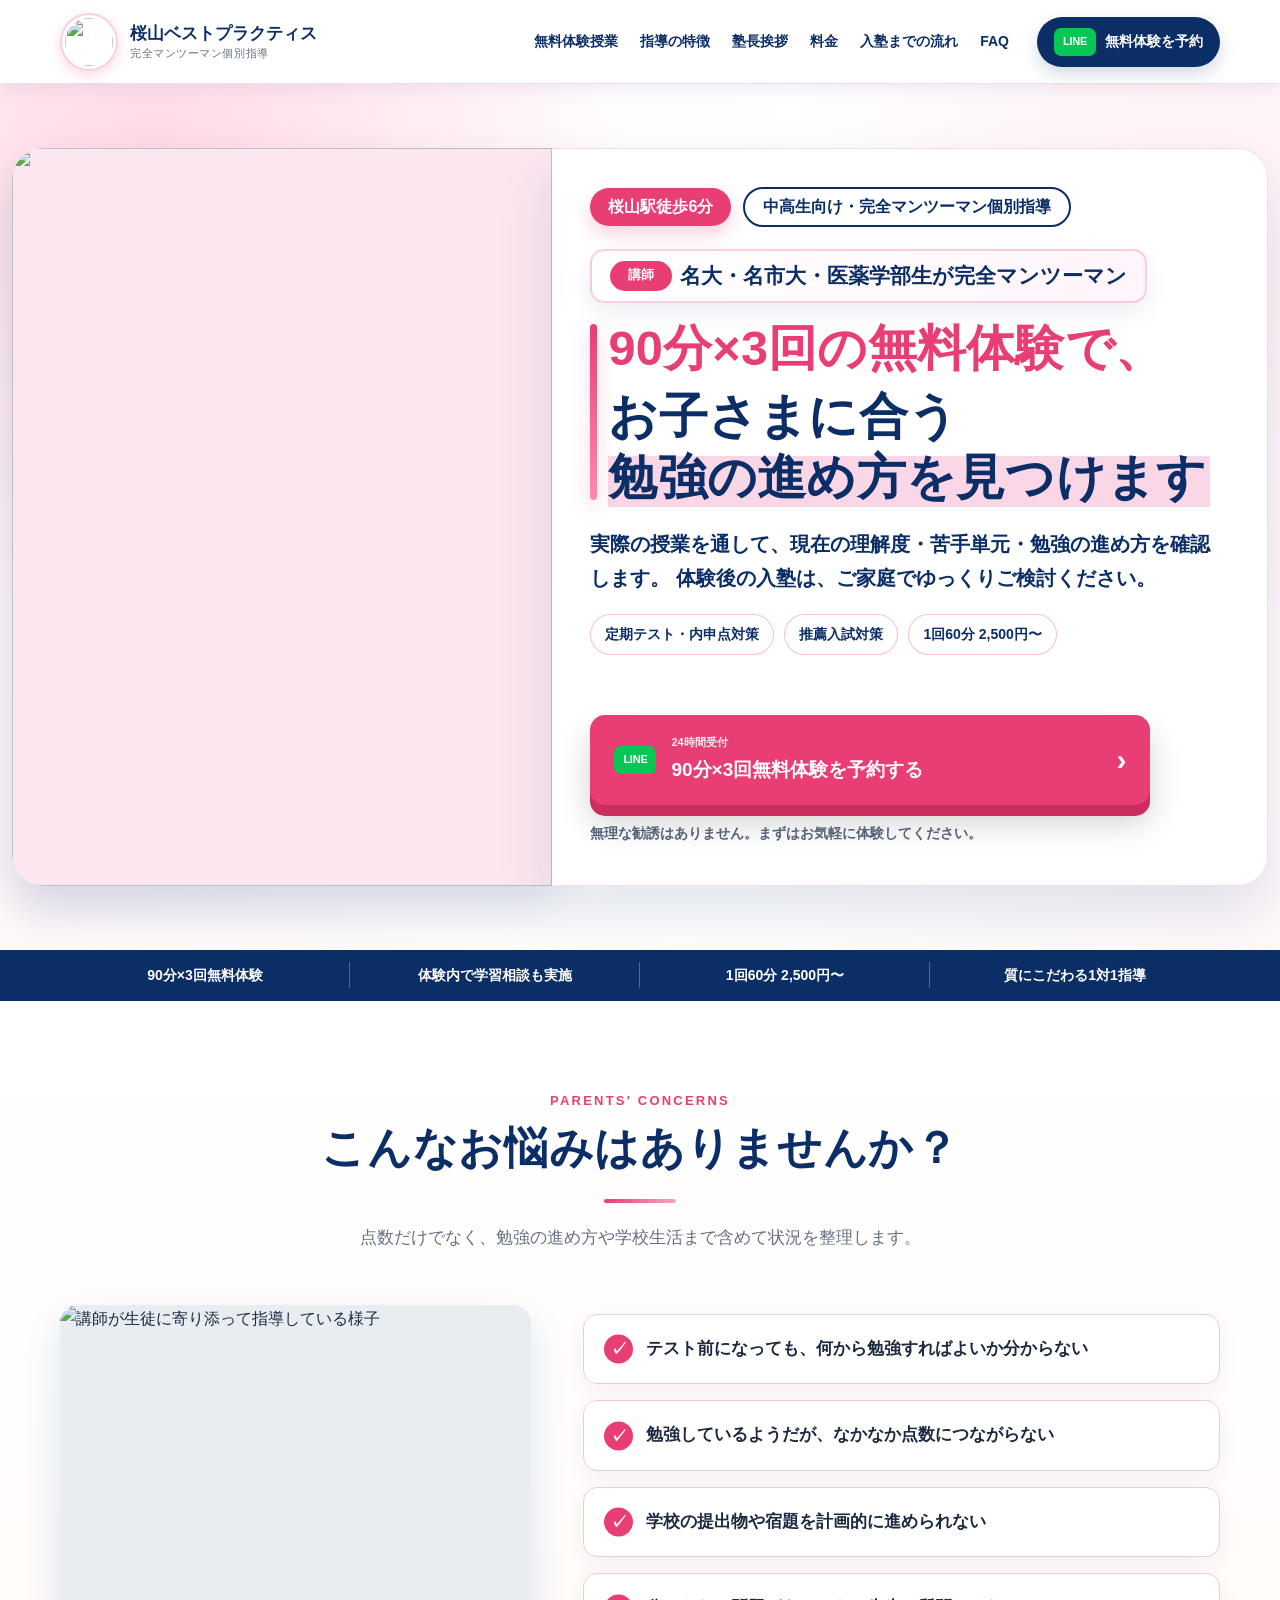
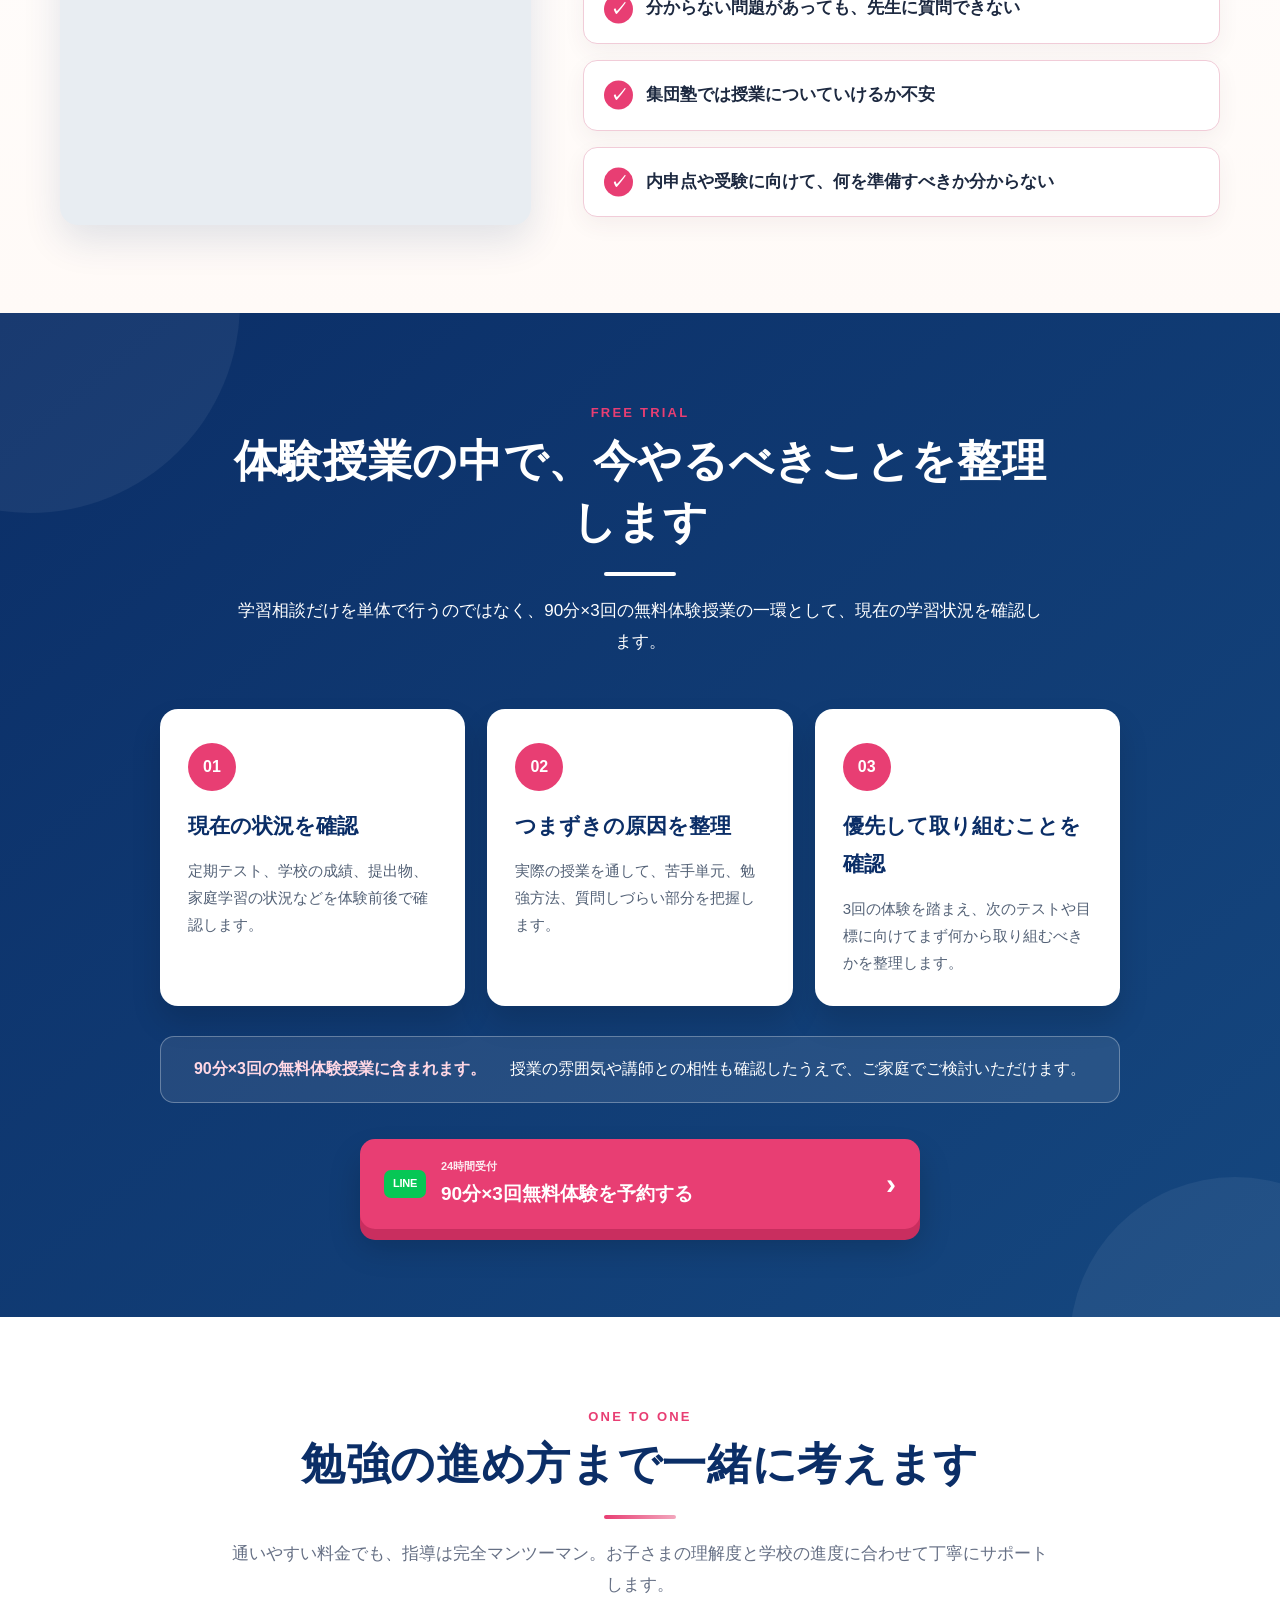
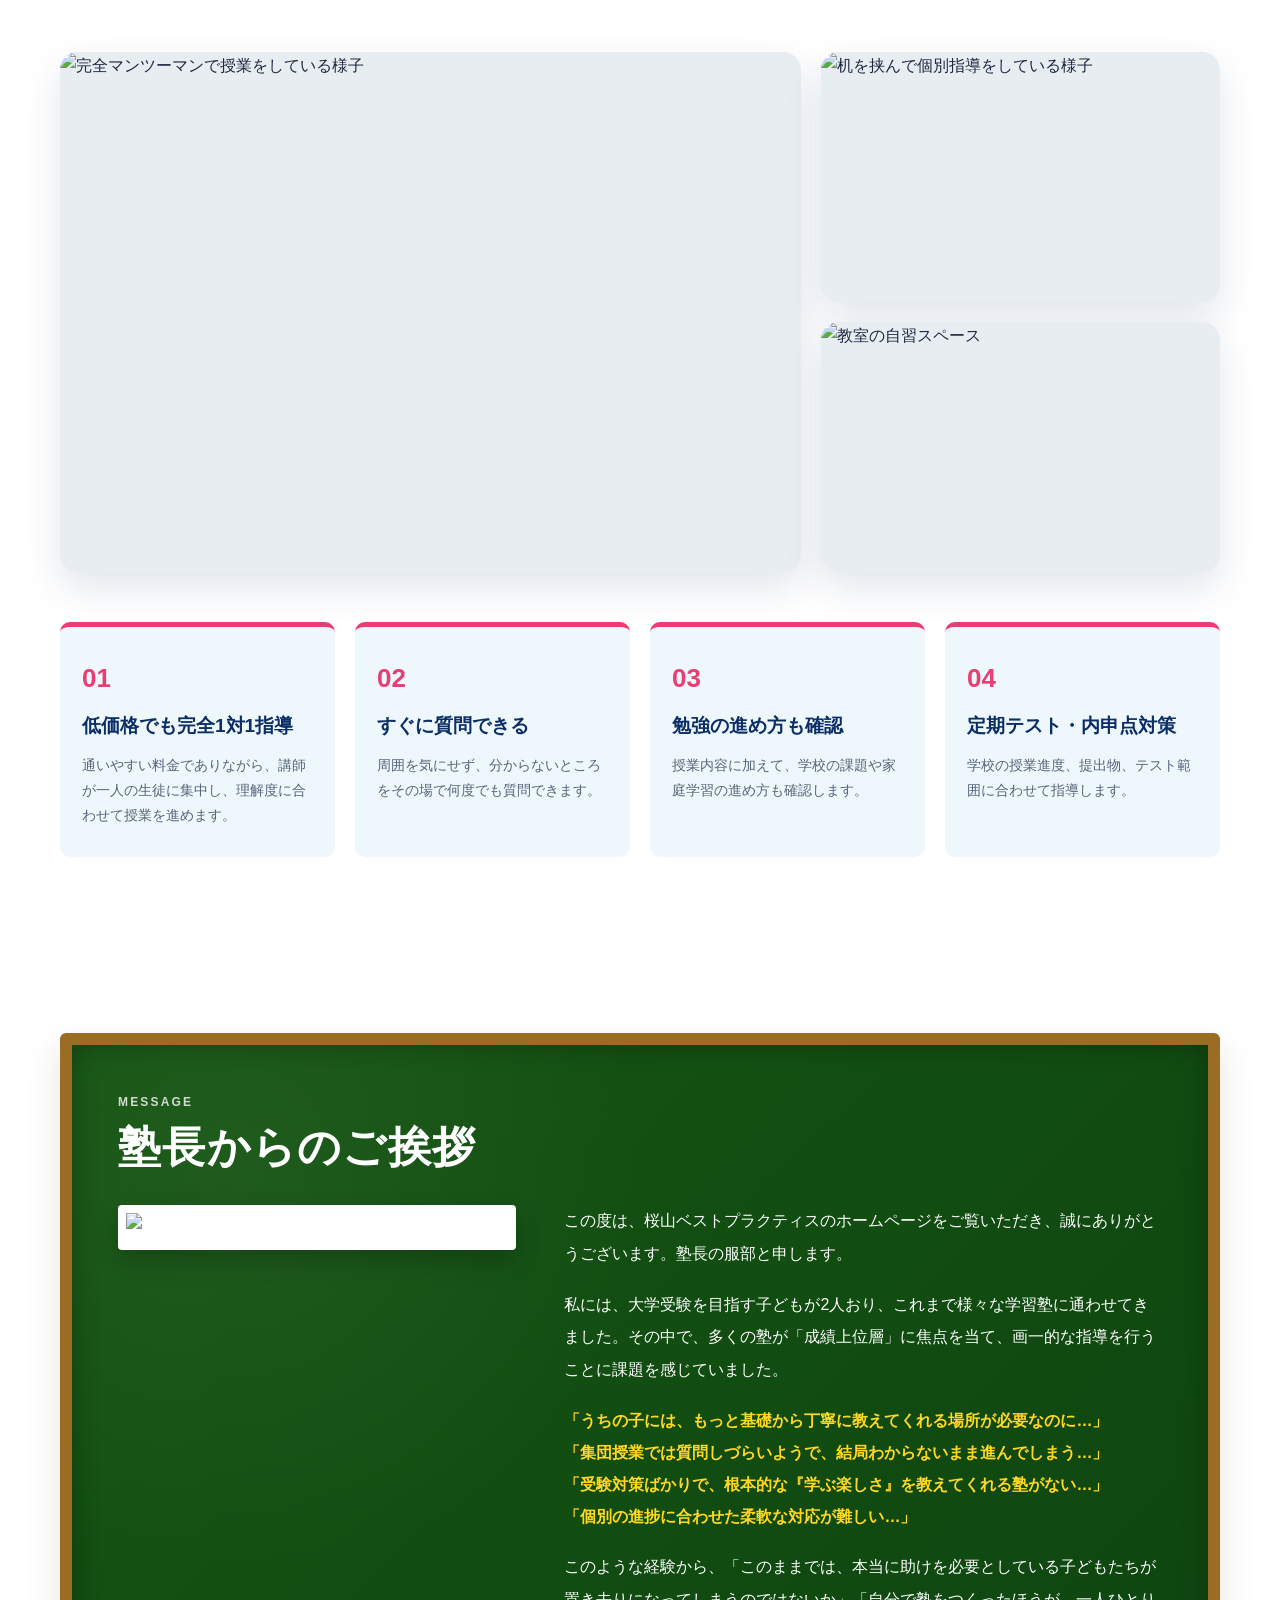
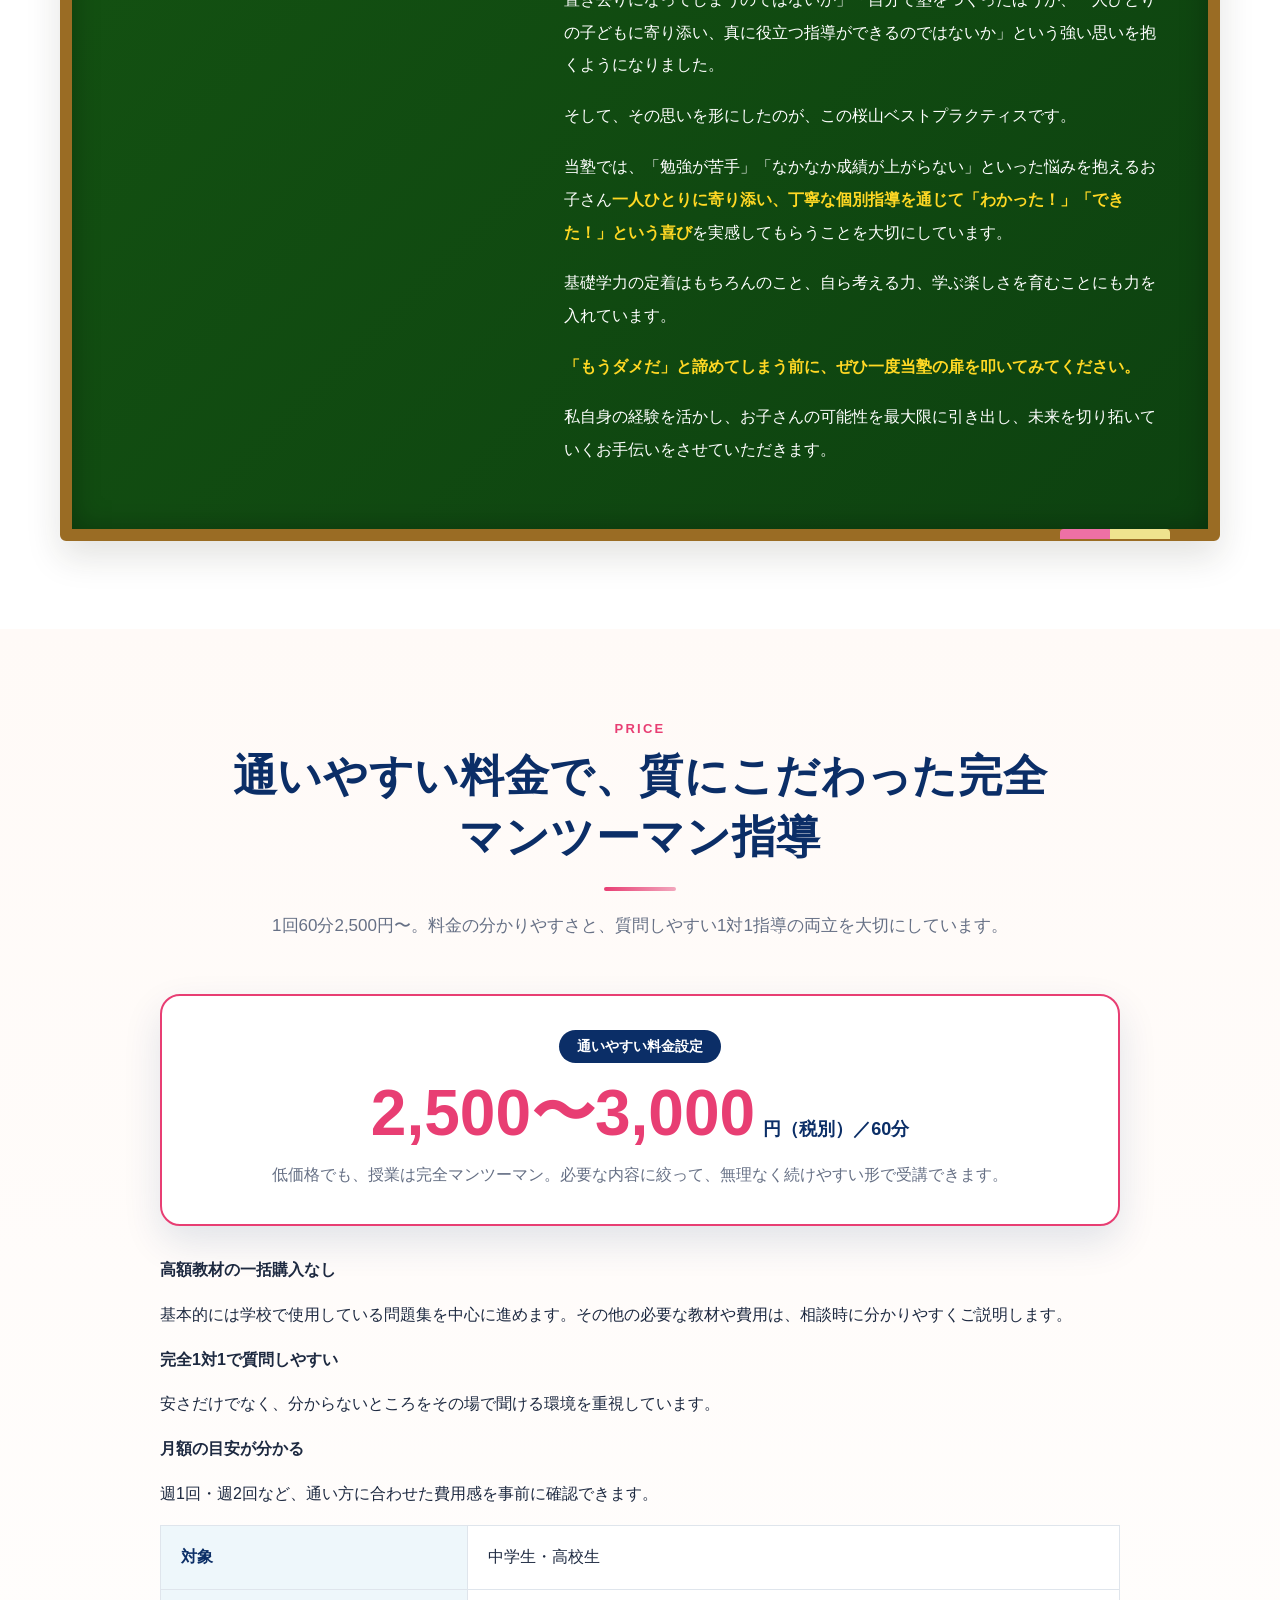
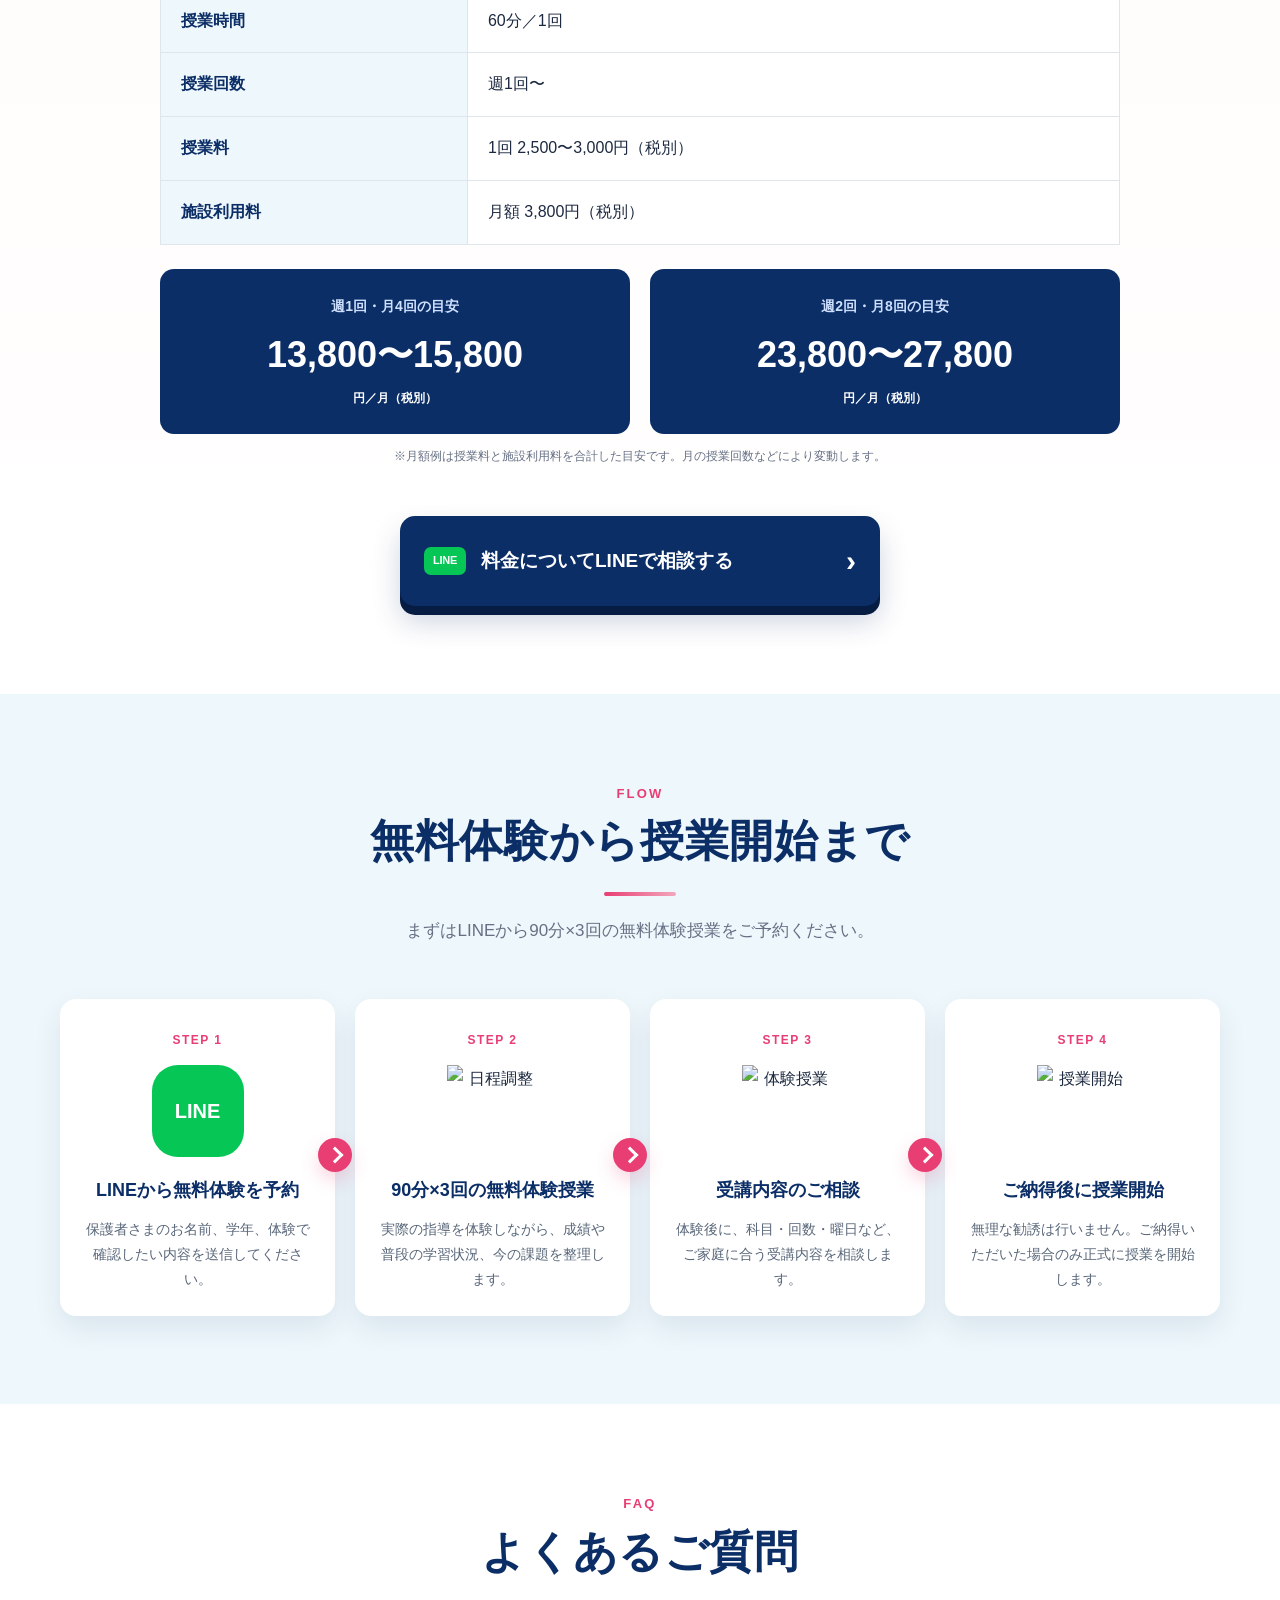
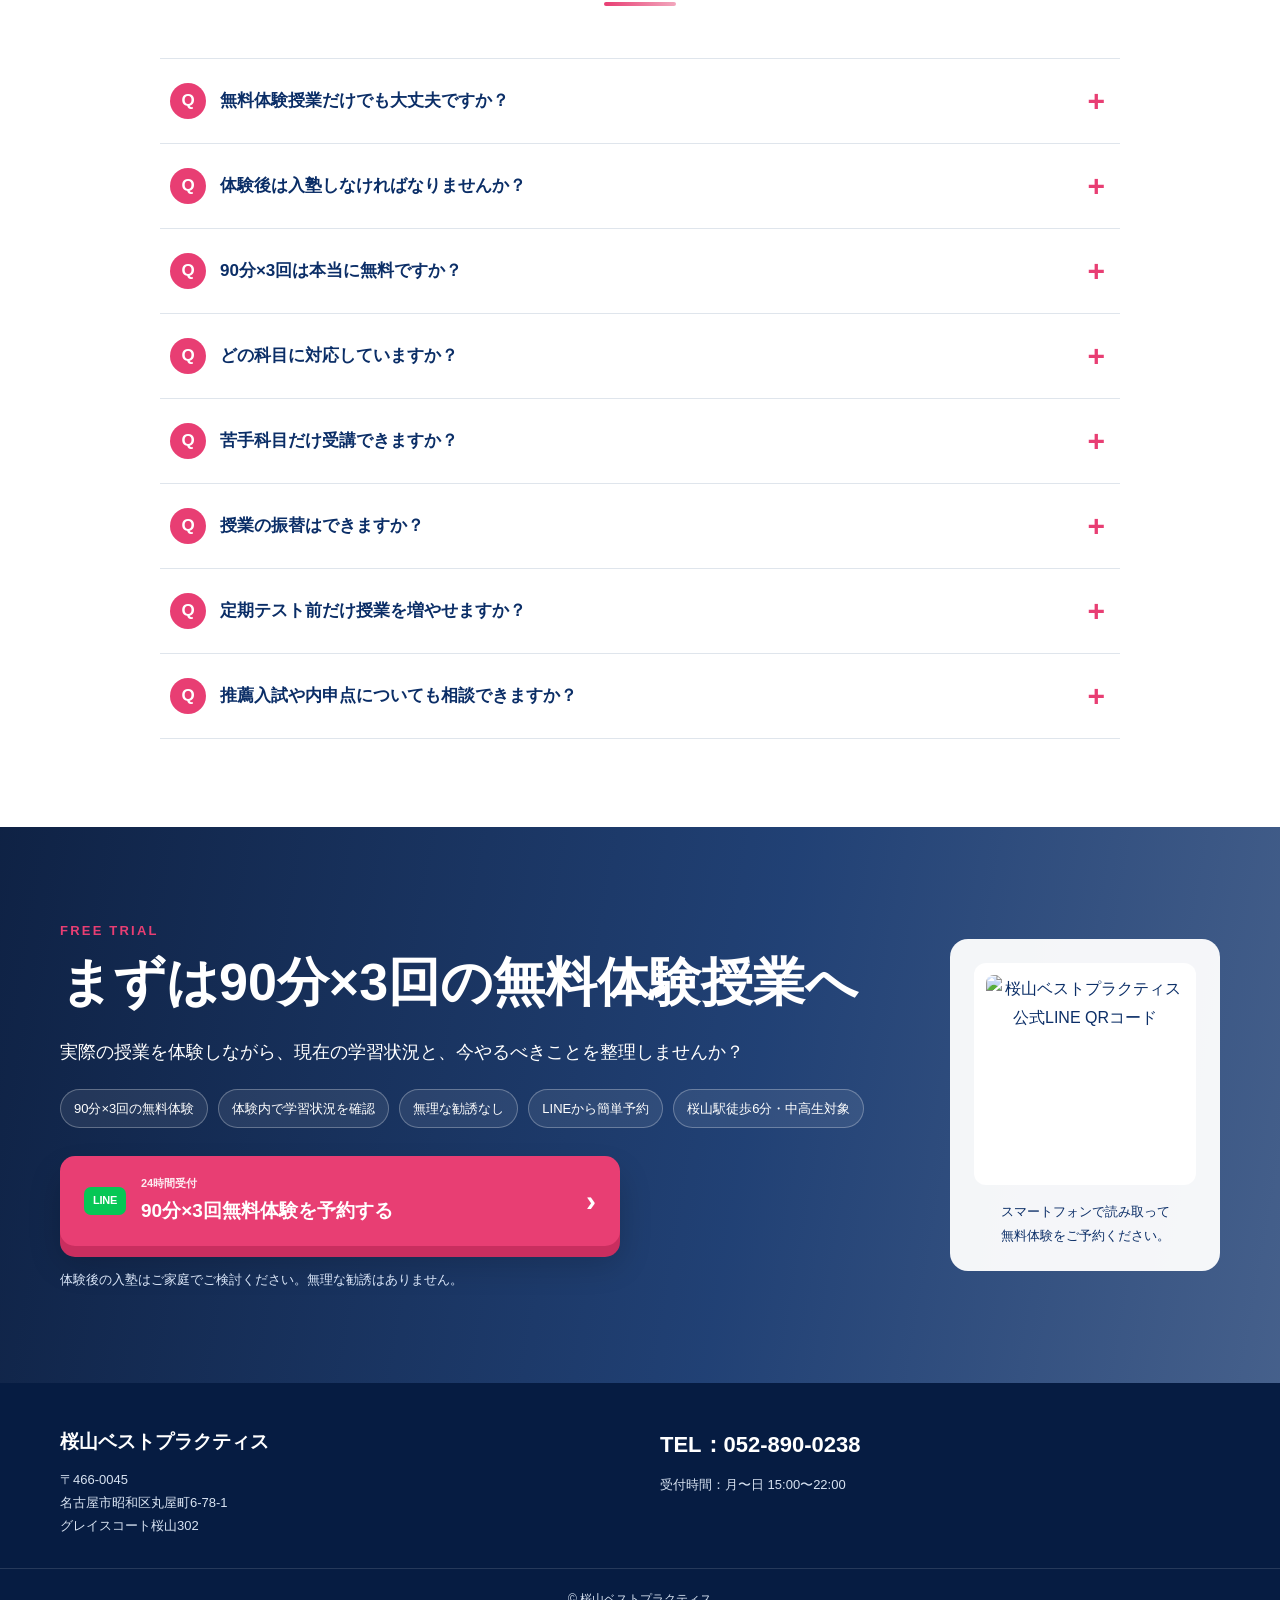
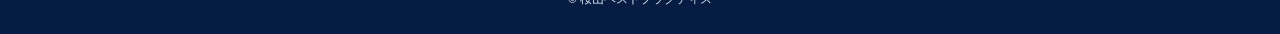
==== index.html @ d61abbb5 "Add files via upload" ====
<!doctype html>
<html lang="ja">
<head>
  <meta charset="utf-8">
  <meta name="viewport" content="width=device-width, initial-scale=1">
  <meta name="description" content="桜山駅徒歩6分。中学生・高校生向けの完全マンツーマン個別指導塾、桜山ベストプラクティス。名大・名市大・医薬学部生が完全マンツーマンで指導します。1回60分2,500円からの通いやすい料金で、質にこだわった個別指導を提供します。90分×3回の無料体験授業で、お子さまに合う勉強の進め方を見つけます。">
  <title>桜山ベストプラクティス｜通いやすい料金の完全マンツーマン個別指導</title>
  <link rel="stylesheet" href="styles.css">
  <script defer src="script.js"></script>
</head>
<body>
  <header class="site-header" id="top">
    <div class="header-main container">
      <a class="site-logo" href="#top" aria-label="桜山ベストプラクティス トップへ">
        <span class="site-logo__mark"><img class="site-logo__image" src="assets/images/site-logo.png" alt="" aria-hidden="true"></span>
        <span class="site-logo__text"><strong>桜山ベストプラクティス</strong><small>完全マンツーマン個別指導</small></span>
      </a>

      <button class="menu-toggle" type="button" aria-controls="global-nav" aria-expanded="false">
        <span></span><span></span><span></span><span class="sr-only">メニューを開く</span>
      </button>

      <nav class="global-nav" id="global-nav" aria-label="メインナビゲーション">
        <ul>
          <li><a href="#consultation">無料体験授業</a></li>
          <li><a href="#one-to-one">指導の特徴</a></li>
          <li><a href="#greeting">塾長挨拶</a></li>
          <li><a href="#price">料金</a></li>
          <li><a href="#flow">入塾までの流れ</a></li>
          <li><a href="#faq">FAQ</a></li>
        </ul>
      </nav>

      <a class="header-line-button" data-line-link href="https://lin.ee/RKEljXL" target="_blank" rel="noopener noreferrer">
        <span class="line-badge">LINE</span>
        <span>無料体験を予約</span>
      </a>
    </div>
  </header>

  <main>
    <!-- 1. ファーストビュー -->
    <section class="hero" aria-label="桜山ベストプラクティスの90分×3回無料体験授業">
      <div class="container hero-shell">
        <div class="hero-photo" aria-hidden="true">
          <img src="assets/images/hero-student-sakura.jpg" alt="">
        </div>

        <div class="hero-copy">
          <div class="hero-pills">
            <span class="hero-pill hero-pill--pink">桜山駅徒歩6分</span>
            <span class="hero-pill hero-pill--outline">中高生向け・完全マンツーマン個別指導</span>
          </div>

          <div class="hero-teacher-badge">名大・名市大・医薬学部生が完全マンツーマン</div>
          <h1 class="hero-title hero-title--desktop">90分×3回の無料体験で、<br><span>お子さまに合う<br>勉強の進め方を見つけます</span></h1>
          <h1 class="hero-title hero-title--mobile">90分×3回の無料体験で<br><span>勉強の進め方がわかる</span></h1>
          <p class="hero-lead">
            実際の授業を通して、現在の理解度・苦手単元・勉強の進め方を確認します。
            体験後の入塾は、ご家庭でゆっくりご検討ください。
          </p>

          <div class="hero-badges" aria-label="桜山ベストプラクティスの特徴">
            <span>定期テスト・内申点対策</span>
            <span>推薦入試対策</span>
            <span>1回60分 2,500円〜</span>
          </div>

          <a class="line-cta hero-main-cta" data-line-link href="https://lin.ee/RKEljXL" target="_blank" rel="noopener noreferrer">
            <span class="line-badge">LINE</span>
            <span><small>24時間受付</small>90分×3回無料体験を予約する</span>
            <span aria-hidden="true">›</span>
          </a>

          <p class="hero-reassurance">無理な勧誘はありません。まずはお気軽に体験してください。</p>
        </div>
      </div>
    </section>

    <div class="trust-strip" aria-label="教室の基本情報">
      <div class="container trust-strip__inner">
        <span>90分×3回無料体験</span>
        <span>体験内で学習相談も実施</span>
        <span>1回60分 2,500円〜</span>
        <span>質にこだわる1対1指導</span>
      </div>
    </div>

    <!-- 2. 保護者の悩み -->
    <section class="section worries" id="worries">
      <div class="container">
        <div class="section-title">
          <p class="section-title__eyebrow">PARENTS' CONCERNS</p>
          <h2>こんなお悩みはありませんか？</h2>
          <p>点数だけでなく、勉強の進め方や学校生活まで含めて状況を整理します。</p>
        </div>

        <div class="worries-layout">
          <div class="worries-photo image-frame">
            <img src="https://cdn.peraichi.com/userData/01142944-fb1d-4245-be79-d402c6408f72/img/ae2d9b60-cdcd-013e-727b-0a58a9feac02/tokuchou.jpg" alt="講師が生徒に寄り添って指導している様子">
          </div>
          <ul class="worry-list">
            <li>テスト前になっても、何から勉強すればよいか分からない</li>
            <li>勉強しているようだが、なかなか点数につながらない</li>
            <li>学校の提出物や宿題を計画的に進められない</li>
            <li>分からない問題があっても、先生に質問できない</li>
            <li>集団塾では授業についていけるか不安</li>
            <li>内申点や受験に向けて、何を準備すべきか分からない</li>
          </ul>
        </div>
      </div>
    </section>

    <!-- 3. 90分×3回の無料体験授業 -->
    <section class="section consultation" id="consultation">
      <div class="container container--narrow">
        <div class="section-title section-title--light">
          <p class="section-title__eyebrow">FREE TRIAL</p>
          <h2>体験授業の中で、今やるべきことを整理します</h2>
          <p>学習相談だけを単体で行うのではなく、90分×3回の無料体験授業の一環として、現在の学習状況を確認します。</p>
        </div>

        <div class="consultation-steps">
          <article class="consultation-card">
            <span class="consultation-card__number">01</span>
            <h3>現在の状況を確認</h3>
            <p>定期テスト、学校の成績、提出物、家庭学習の状況などを体験前後で確認します。</p>
          </article>
          <article class="consultation-card">
            <span class="consultation-card__number">02</span>
            <h3>つまずきの原因を整理</h3>
            <p>実際の授業を通して、苦手単元、勉強方法、質問しづらい部分を把握します。</p>
          </article>
          <article class="consultation-card">
            <span class="consultation-card__number">03</span>
            <h3>優先して取り組むことを確認</h3>
            <p>3回の体験を踏まえ、次のテストや目標に向けてまず何から取り組むべきかを整理します。</p>
          </article>
        </div>

        <div class="consultation-note">
          <strong>90分×3回の無料体験授業に含まれます。</strong>
          <span>授業の雰囲気や講師との相性も確認したうえで、ご家庭でご検討いただけます。</span>
        </div>

        <div class="center">
          <a class="line-cta" data-line-link href="https://lin.ee/RKEljXL" target="_blank" rel="noopener noreferrer">
            <span class="line-badge">LINE</span>
            <span><small>24時間受付</small>90分×3回無料体験を予約する</span>
            <span aria-hidden="true">›</span>
          </a>
        </div>
      </div>
    </section>

    <!-- 4. 完全マンツーマン -->
    <section class="section one-to-one" id="one-to-one">
      <div class="container">
        <div class="section-title">
          <p class="section-title__eyebrow">ONE TO ONE</p>
          <h2>勉強の進め方まで一緒に考えます</h2>
          <p>通いやすい料金でも、指導は完全マンツーマン。お子さまの理解度と学校の進度に合わせて丁寧にサポートします。</p>
        </div>

        <div class="lesson-gallery">
          <figure class="lesson-gallery__main image-frame">
            <img src="https://cdn.peraichi.com/userData/01142944-fb1d-4245-be79-d402c6408f72/img/7cf158b0-7cd5-013e-e860-0a58a9feac02/%E8%AC%9B%E5%B8%AB.JPEG" alt="完全マンツーマンで授業をしている様子">
          </figure>
          <figure class="image-frame">
            <img src="https://cdn.peraichi.com/userData/01142944-fb1d-4245-be79-d402c6408f72/img/d0e76980-cdcd-013e-7281-0a58a9feac02/img01.jpg" alt="机を挟んで個別指導をしている様子">
          </figure>
          <figure class="image-frame">
            <img src="https://cdn.peraichi.com/userData/01142944-fb1d-4245-be79-d402c6408f72/img/633242a0-7ccc-013e-aed9-0a58a9feac02/%E8%87%AA%E7%BF%92%E5%AE%A4.JPEG" alt="教室の自習スペース">
          </figure>
        </div>

        <div class="strength-grid">
          <article class="strength-card">
            <span>01</span>
            <h3>低価格でも完全1対1指導</h3>
            <p>通いやすい料金でありながら、講師が一人の生徒に集中し、理解度に合わせて授業を進めます。</p>
          </article>
          <article class="strength-card">
            <span>02</span>
            <h3>すぐに質問できる</h3>
            <p>周囲を気にせず、分からないところをその場で何度でも質問できます。</p>
          </article>
          <article class="strength-card">
            <span>03</span>
            <h3>勉強の進め方も確認</h3>
            <p>授業内容に加えて、学校の課題や家庭学習の進め方も確認します。</p>
          </article>
          <article class="strength-card">
            <span>04</span>
            <h3>定期テスト・内申点対策</h3>
            <p>学校の授業進度、提出物、テスト範囲に合わせて指導します。</p>
          </article>
        </div>
      </div>
    </section>

    <!-- 5. 塾長からのご挨拶 -->
    <section class="section greeting" id="greeting">
      <div class="container">
        <div class="greeting-board">
          <div class="greeting-board__label">MESSAGE</div>
          <h2>塾長からのご挨拶</h2>

          <div class="greeting-grid">
            <figure class="greeting-photo">
              <img src="https://cdn.peraichi.com/userData/01142944-fb1d-4245-be79-d402c6408f72/img/2f1ecd40-cdce-013e-7294-0a58a9feac02/greeting.jpg" alt="桜山ベストプラクティス 塾長">
            </figure>

            <div class="greeting-copy">
              <p>この度は、桜山ベストプラクティスのホームページをご覧いただき、誠にありがとうございます。塾長の服部と申します。</p>
              <p>私には、大学受験を目指す子どもが2人おり、これまで様々な学習塾に通わせてきました。その中で、多くの塾が「成績上位層」に焦点を当て、画一的な指導を行うことに課題を感じていました。</p>

              <p class="chalk-yellow">
                「うちの子には、もっと基礎から丁寧に教えてくれる場所が必要なのに…」<br>
                「集団授業では質問しづらいようで、結局わからないまま進んでしまう…」<br>
                「受験対策ばかりで、根本的な『学ぶ楽しさ』を教えてくれる塾がない…」<br>
                「個別の進捗に合わせた柔軟な対応が難しい…」
              </p>

              <p>このような経験から、「このままでは、本当に助けを必要としている子どもたちが置き去りになってしまうのではないか」「自分で塾をつくったほうが、一人ひとりの子どもに寄り添い、真に役立つ指導ができるのではないか」という強い思いを抱くようになりました。</p>
              <p>そして、その思いを形にしたのが、この桜山ベストプラクティスです。</p>

              <p>当塾では、「勉強が苦手」「なかなか成績が上がらない」といった悩みを抱えるお子さん<span class="chalk-yellow-inline">一人ひとりに寄り添い、丁寧な個別指導を通じて「わかった！」「できた！」という喜び</span>を実感してもらうことを大切にしています。</p>
              <p>基礎学力の定着はもちろんのこと、自ら考える力、学ぶ楽しさを育むことにも力を入れています。</p>

              <p class="chalk-yellow">「もうダメだ」と諦めてしまう前に、ぜひ一度当塾の扉を叩いてみてください。</p>
              <p>私自身の経験を活かし、お子さんの可能性を最大限に引き出し、未来を切り拓いていくお手伝いをさせていただきます。</p>
            </div>
          </div>
        </div>
      </div>
    </section>

    <!-- 6. 料金 -->
    <section class="section price" id="price">
      <div class="container container--narrow">
        <div class="section-title">
          <p class="section-title__eyebrow">PRICE</p>
          <h2>通いやすい料金で、質にこだわった完全マンツーマン指導</h2>
          <p>1回60分2,500円〜。料金の分かりやすさと、質問しやすい1対1指導の両立を大切にしています。</p>
        </div>

        <div class="price-highlight">
          <span>通いやすい料金設定</span>
          <strong>2,500〜3,000<small>円（税別）／60分</small></strong>
          <p>低価格でも、授業は完全マンツーマン。必要な内容に絞って、無理なく続けやすい形で受講できます。</p>
        </div>

        <div class="value-points" aria-label="料金と指導品質の安心ポイント">
          <article>
            <strong>高額教材の一括購入なし</strong>
            <p>基本的には学校で使用している問題集を中心に進めます。その他の必要な教材や費用は、相談時に分かりやすくご説明します。</p>
          </article>
          <article>
            <strong>完全1対1で質問しやすい</strong>
            <p>安さだけでなく、分からないところをその場で聞ける環境を重視しています。</p>
          </article>
          <article>
            <strong>月額の目安が分かる</strong>
            <p>週1回・週2回など、通い方に合わせた費用感を事前に確認できます。</p>
          </article>
        </div>

        <div class="table-scroll">
          <table class="price-table">
            <tbody>
              <tr><th>対象</th><td>中学生・高校生</td></tr>
              <tr><th>授業時間</th><td>60分／1回</td></tr>
              <tr><th>授業回数</th><td>週1回〜</td></tr>
              <tr><th>授業料</th><td>1回 2,500〜3,000円（税別）</td></tr>
              <tr><th>施設利用料</th><td>月額 3,800円（税別）</td></tr>
            </tbody>
          </table>
        </div>

        <div class="monthly-examples">
          <article>
            <span>週1回・月4回の目安</span>
            <strong>13,800〜15,800<small>円／月（税別）</small></strong>
          </article>
          <article>
            <span>週2回・月8回の目安</span>
            <strong>23,800〜27,800<small>円／月（税別）</small></strong>
          </article>
        </div>
        <p class="price-caption">※月額例は授業料と施設利用料を合計した目安です。月の授業回数などにより変動します。</p>

        <div class="center">
          <a class="line-cta line-cta--compact" data-line-link href="https://lin.ee/RKEljXL" target="_blank" rel="noopener noreferrer">
            <span class="line-badge">LINE</span>
            <span>料金についてLINEで相談する</span>
            <span aria-hidden="true">›</span>
          </a>
        </div>
      </div>
    </section>

    <!-- 7. 入塾までの流れ -->
    <section class="section flow" id="flow">
      <div class="container">
        <div class="section-title">
          <p class="section-title__eyebrow">FLOW</p>
          <h2>無料体験から授業開始まで</h2>
          <p>まずはLINEから90分×3回の無料体験授業をご予約ください。</p>
        </div>

        <ol class="flow-list">
          <li class="flow-card">
            <span class="flow-card__step">STEP 1</span>
            <div class="flow-card__icon flow-card__icon--line">LINE</div>
            <h3>LINEから無料体験を予約</h3>
            <p>保護者さまのお名前、学年、体験で確認したい内容を送信してください。</p>
          </li>
          <li class="flow-card">
            <span class="flow-card__step">STEP 2</span>
            <img src="https://cdn.peraichi.com/userData/01142944-fb1d-4245-be79-d402c6408f72/img/38f725b0-5983-013e-0644-0a58a9feac02/%E3%82%AB%E3%83%AC%E3%83%B3%E3%83%80%E3%83%BC.png" alt="日程調整">
            <h3>90分×3回の無料体験授業</h3>
            <p>実際の指導を体験しながら、成績や普段の学習状況、今の課題を整理します。</p>
          </li>
          <li class="flow-card">
            <span class="flow-card__step">STEP 3</span>
            <img src="https://cdn.peraichi.com/userData/01142944-fb1d-4245-be79-d402c6408f72/img/5f5d2390-5983-013e-064a-0a58a9feac02/%E4%BD%93%E9%A8%933%E5%9B%9E.png" alt="体験授業">
            <h3>受講内容のご相談</h3>
            <p>体験後に、科目・回数・曜日など、ご家庭に合う受講内容を相談します。</p>
          </li>
          <li class="flow-card">
            <span class="flow-card__step">STEP 4</span>
            <img src="https://cdn.peraichi.com/userData/01142944-fb1d-4245-be79-d402c6408f72/img/8a7658c0-5983-013e-064e-0a58a9feac02/%E5%85%A5%E5%A1%BE.png" alt="授業開始">
            <h3>ご納得後に授業開始</h3>
            <p>無理な勧誘は行いません。ご納得いただいた場合のみ正式に授業を開始します。</p>
          </li>
        </ol>
      </div>
    </section>

    <!-- 8. FAQ -->
    <section class="section faq" id="faq">
      <div class="container container--narrow">
        <div class="section-title">
          <p class="section-title__eyebrow">FAQ</p>
          <h2>よくあるご質問</h2>
        </div>

        <div class="accordion">
          <details>
            <summary><span>Q</span>無料体験授業だけでも大丈夫ですか？</summary>
            <p>はい。90分×3回の無料体験授業で、授業の雰囲気やお子さまとの相性をご確認いただけます。</p>
          </details>
          <details>
            <summary><span>Q</span>体験後は入塾しなければなりませんか？</summary>
            <p>いいえ。体験後に、ご家庭でゆっくりご検討いただけます。無理な勧誘は行いません。</p>
          </details>
          <details>
            <summary><span>Q</span>90分×3回は本当に無料ですか？</summary>
            <p>はい。無料体験授業として、実際のマンツーマン指導と学習状況の確認を行います。</p>
          </details>
          <details>
            <summary><span>Q</span>どの科目に対応していますか？</summary>
            <p>学校の定期テスト対策から英検、一般入試、推薦入試対策まで幅広くご相談いただけます。</p>
          </details>
          <details>
            <summary><span>Q</span>苦手科目だけ受講できますか？</summary>
            <p>はい。特定の科目や単元に絞った受講も可能です。</p>
          </details>
          <details>
            <summary><span>Q</span>授業の振替はできますか？</summary>
            <p>日程変更については、担当講師や教室の予定を確認しながらご相談いただけます。</p>
          </details>
          <details>
            <summary><span>Q</span>定期テスト前だけ授業を増やせますか？</summary>
            <p>はい。通常授業に加えて、必要に応じて増コマをご相談いただけます。</p>
          </details>
          <details>
            <summary><span>Q</span>推薦入試や内申点についても相談できますか？</summary>
            <p>はい。定期テスト、提出物、学校での成績を確認しながらご相談を承ります。</p>
          </details>
        </div>
      </div>
    </section>

    <!-- 9. 最終CTA -->
    <section class="final-cta" id="line-reservation">
      <div class="final-cta__overlay">
        <div class="container final-cta__inner">
          <div class="final-cta__copy">
            <p class="section-title__eyebrow">FREE TRIAL</p>
            <h2>まずは90分×3回の無料体験授業へ</h2>
            <p class="final-cta__lead">実際の授業を体験しながら、現在の学習状況と、今やるべきことを整理しませんか？</p>
            <ul>
              <li>90分×3回の無料体験</li>
              <li>体験内で学習状況を確認</li>
              <li>無理な勧誘なし</li>
              <li>LINEから簡単予約</li>
              <li>桜山駅徒歩6分・中高生対象</li>
            </ul>
            <a class="line-cta line-cta--white" data-line-link href="https://lin.ee/RKEljXL" target="_blank" rel="noopener noreferrer">
              <span class="line-badge">LINE</span>
              <span><small>24時間受付</small>90分×3回無料体験を予約する</span>
              <span aria-hidden="true">›</span>
            </a>
            <p class="reassurance">体験後の入塾はご家庭でご検討ください。無理な勧誘はありません。</p>
          </div>

          <div class="qr-panel" aria-label="桜山ベストプラクティス公式LINEのQRコード">
            <a class="qr-link" href="https://lin.ee/RKEljXL" target="_blank" rel="noopener noreferrer" aria-label="桜山ベストプラクティス公式LINEを開く">
              <img class="line-qr-image" src="https://qr-official.line.me/gs/M_603zjtdu_BW.png?oat_content=qr" alt="桜山ベストプラクティス公式LINE QRコード">
            </a>
            <p>スマートフォンで読み取って<br>無料体験をご予約ください。</p>
          </div>
        </div>
      </div>
    </section>
  </main>

  <footer class="site-footer">
    <div class="container footer-grid">
      <div>
        <strong>桜山ベストプラクティス</strong>
        <p>〒466-0045<br>名古屋市昭和区丸屋町6-78-1<br>グレイスコート桜山302</p>
      </div>
      <div>
        <a class="footer-phone" href="tel:0528900238">TEL：052-890-0238</a>
        <p>受付時間：月〜日 15:00〜22:00</p>
      </div>
    </div>
    <p class="copyright">© 桜山ベストプラクティス</p>
  </footer>

  <div class="mobile-line-bar">
    <a href="https://lin.ee/RKEljXL" data-line-link target="_blank" rel="noopener noreferrer"><span class="line-badge">LINE</span>無料体験を予約</a>
  </div>
</body>
</html>
---- styles.css ----
@charset "UTF-8";

:root {
  --navy: #0b2e67;
  --navy-2: #15477f;
  --pink: #e83e73;
  --pink-dark: #c92e5f;
  --pink-soft: #fde9ef;
  --line-green: #06c755;
  --cream: #fffaf7;
  --blue-soft: #eef7fb;
  --text: #1d2940;
  --muted: #667085;
  --border: #dfe5ec;
  --white: #fff;
  --max: 1160px;
  --header-height: 84px;
  --shadow: 0 16px 38px rgba(11, 46, 103, .12);
}

* { box-sizing: border-box; }
html { scroll-behavior: smooth; scroll-padding-top: calc(var(--header-height) + 18px); }
body {
  margin: 0;
  padding-top: var(--header-height);
  color: var(--text);
  background: #fff;
  font-family: "Noto Sans JP", "Hiragino Kaku Gothic ProN", "Yu Gothic", Meiryo, sans-serif;
  line-height: 1.8;
  overflow-wrap: anywhere;
}
img { display: block; max-width: 100%; height: auto; }
a { color: inherit; text-decoration: none; }
button { font: inherit; }
figure { margin: 0; }
.container { width: min(calc(100% - 40px), var(--max)); margin-inline: auto; }
.container--narrow { max-width: 960px; }
.section { padding: 88px 0; }
.center { text-align: center; }
.sr-only { position: absolute; width: 1px; height: 1px; padding: 0; margin: -1px; overflow: hidden; clip: rect(0,0,0,0); white-space: nowrap; border: 0; }

/* Header */
.site-header {
  position: fixed;
  z-index: 1000;
  inset: 0 0 auto;
  height: var(--header-height);
  background: rgba(255,255,255,.97);
  border-bottom: 1px solid rgba(232,62,115,.18);
  box-shadow: 0 4px 18px rgba(11,46,103,.08);
  backdrop-filter: blur(12px);
}
.header-main { height: 100%; display: flex; align-items: center; gap: 28px; }
.site-logo { display: flex; align-items: center; gap: 12px; margin-right: auto; min-width: 270px; }
.site-logo__mark {
  display: grid;
  place-items: center;
  flex: 0 0 auto;
  width: 58px;
  height: 58px;
  padding: 3px;
  border: 2px solid rgba(231,70,139,.25);
  border-radius: 50%;
  background: #fff;
  box-shadow: 0 5px 14px rgba(232,62,115,.18);
}
.site-logo__image {
  width: 100%;
  height: 100%;
  object-fit: contain;
  border-radius: 50%;
}
.site-logo__text { display: grid; line-height: 1.35; }
.site-logo__text strong { color: var(--navy); font-size: 17px; }
.site-logo__text small { color: var(--muted); font-size: 11px; letter-spacing: .05em; }
.global-nav ul { display: flex; align-items: center; gap: 22px; margin: 0; padding: 0; list-style: none; }
.global-nav a { font-size: 14px; font-weight: 700; color: var(--navy); white-space: nowrap; transition: color .2s; }
.global-nav a:hover { color: var(--pink); }
.header-line-button { display: inline-flex; align-items: center; gap: 9px; padding: 11px 17px; border-radius: 999px; color: #fff; background: var(--navy); font-size: 14px; font-weight: 800; box-shadow: 0 7px 17px rgba(11,46,103,.18); transition: transform .2s, background .2s; }
.header-line-button:hover { transform: translateY(-2px); background: var(--pink); }
.line-badge { display: inline-grid; place-items: center; min-width: 42px; height: 28px; padding-inline: 7px; border-radius: 7px; color: #fff; background: var(--line-green); font-size: 11px; font-weight: 900; letter-spacing: -.02em; }
.menu-toggle { display: none; }

/* Hero */
.hero {
  position: relative;
  overflow: hidden;
  padding: clamp(38px,5vw,72px) 0;
  background:
    radial-gradient(circle at 12% 8%, rgba(255,210,225,.78), transparent 34%),
    radial-gradient(circle at 92% 18%, rgba(255,240,246,.9), transparent 30%),
    linear-gradient(100deg, #fff7fa 0%, #fff 58%, #fff8fb 100%);
}
.hero::before {
  content: "";
  position: absolute;
  inset: 0;
  background-image:
    radial-gradient(circle at 85% 18%, rgba(231,70,139,.14) 0 5px, transparent 6px),
    radial-gradient(circle at 72% 76%, rgba(231,70,139,.11) 0 4px, transparent 5px);
  pointer-events: none;
}
.hero .container {
  width: min(calc(100% - 24px), 1320px);
}
.hero-shell {
  position: relative;
  z-index: 1;
  display: grid;
  grid-template-columns: minmax(340px,.86fr) minmax(0,1.14fr);
  gap: 0;
  align-items: center;
  min-height: min(700px, calc(100svh - var(--header-height) - 42px));
}
.hero-photo {
  overflow: hidden;
  align-self: stretch;
  min-height: 600px;
  border-radius: 32px 0 0 32px;
  box-shadow: 0 24px 48px rgba(11,46,103,.18);
  background: #fce7f0;
}
.hero-photo img {
  width: 100%;
  height: 100%;
  object-fit: cover;
  object-position: center;
}
.hero-copy {
  position: relative;
  z-index: 1;
  max-width: none;
  width: 100%;
  padding: clamp(28px,3vw,48px);
  border: 1px solid rgba(231,70,139,.18);
  border-left: 0;
  border-radius: 0 30px 30px 0;
  background: rgba(255,255,255,.94);
  box-shadow: 0 28px 58px rgba(11,46,103,.12);
  backdrop-filter: blur(8px);
}
.hero-pills { display: flex; flex-wrap: wrap; gap: 12px; align-items: center; margin-bottom: 22px; }
.hero-pill {
  display: inline-flex;
  align-items: center;
  justify-content: center;
  min-height: 38px;
  padding: 8px 18px;
  border-radius: 999px;
  font-weight: 900;
  line-height: 1.2;
}
.hero-pill--pink { color: #fff; background: var(--pink); box-shadow: 0 8px 18px rgba(232,62,115,.24); }
.hero-pill--outline { color: var(--navy); background: #fff; border: 2px solid var(--navy); }
.hero-eyebrow {
  display: inline-block;
  margin: 0 0 12px;
  padding: 5px 13px;
  border-radius: 999px;
  color: #fff;
  background: var(--line-green);
  font-size: 15px;
  font-weight: 900;
  letter-spacing: .03em;
}
.hero-teacher-badge {
  display: inline-flex;
  align-items: center;
  gap: 8px;
  margin: 0 0 15px;
  padding: 10px 18px;
  border: 2px solid rgba(231,70,139,.25);
  border-radius: 14px;
  color: var(--navy);
  background: linear-gradient(90deg,#fff,#fff5fa);
  box-shadow: 0 10px 22px rgba(11,46,103,.08);
  font-size: clamp(16px,1.65vw,21px);
  font-weight: 900;
  line-height: 1.45;
  word-break: keep-all;
  overflow-wrap: normal;
}
.hero-teacher-badge::before {
  content: "講師";
  display: inline-grid;
  place-items: center;
  flex: 0 0 auto;
  min-width: 44px;
  height: 30px;
  padding: 0 9px;
  border-radius: 999px;
  color: #fff;
  background: var(--pink);
  font-size: 13px;
  letter-spacing: .04em;
}

.hero h1 {
  position: relative;
  margin: 0;
  max-width: 100%;
  padding-left: 18px;
  color: var(--pink);
  font-size: clamp(32px,3.8vw,50px);
  font-weight: 900;
  line-height: 1.24;
  letter-spacing: .005em;
  word-break: keep-all;
  overflow-wrap: normal;
}
.hero h1::before {
  content: "";
  position: absolute;
  left: 0;
  top: .12em;
  bottom: .14em;
  width: 7px;
  border-radius: 999px;
  background: linear-gradient(180deg,var(--pink),#ff8ab0);
  box-shadow: 0 8px 18px rgba(232,62,115,.28);
}
.hero h1 span {
  display: inline-block;
  margin-top: 8px;
  padding-right: .08em;
  color: var(--navy);
  background: linear-gradient(transparent 58%, rgba(231,70,139,.22) 0);
  word-break: keep-all;
  overflow-wrap: normal;
}
.hero-title--mobile {
  display: none;
}
.hero-lead {
  margin: 20px 0 18px;
  color: var(--navy);
  font-size: clamp(16px,1.8vw,20px);
  font-weight: 800;
  line-height: 1.72;
}
.hero-lead strong { color: var(--pink); }
.hero-badges {
  display: flex;
  flex-wrap: wrap;
  gap: 10px;
  margin-bottom: 24px;
}
.hero-badges span {
  display: inline-flex;
  align-items: center;
  min-height: 36px;
  padding: 7px 14px;
  border: 1px solid rgba(231,70,139,.35);
  border-radius: 999px;
  color: var(--navy);
  background: #fff;
  font-size: 14px;
  font-weight: 900;
}
.hero-main-cta { margin-top: 2px; }
.hero-reassurance {
  margin: 16px 0 0;
  color: #536176;
  font-size: 14px;
  font-weight: 800;
}
.trust-strip { color: #fff; background: var(--navy); }
.trust-strip__inner { display: grid; grid-template-columns: repeat(4,1fr); }
.trust-strip span { position: relative; padding: 13px 10px; text-align: center; font-size: 14px; font-weight: 800; }
.trust-strip span:not(:last-child)::after { content: ""; position: absolute; top: 25%; right: 0; width: 1px; height: 50%; background: rgba(255,255,255,.28); }

/* Shared headings */
.section-title { max-width: 820px; margin: 0 auto 52px; text-align: center; }
.section-title__eyebrow { margin: 0 0 6px; color: var(--pink); font-size: 13px; font-weight: 900; letter-spacing: .17em; }
.section-title h2 { margin: 0; color: var(--navy); font-size: clamp(29px,4vw,44px); line-height: 1.38; letter-spacing: .015em; }
.section-title h2::after { content: ""; display: block; width: 72px; height: 4px; margin: 20px auto 0; border-radius: 999px; background: linear-gradient(90deg,var(--pink),#f2a7bd); }
.section-title > p:last-child { margin: 20px auto 0; color: var(--muted); font-size: 17px; }
.section-title--light h2, .section-title--light > p:last-child { color: #fff; }
.section-title--light h2::after { background: #fff; }
.image-frame { overflow: hidden; border-radius: 18px; background: #e8edf2; box-shadow: var(--shadow); }
.image-frame img { width: 100%; height: 100%; object-fit: cover; }

/* Worries */
.worries { background: linear-gradient(180deg,#fff 0%,var(--cream) 100%); }
.worries-layout { display: grid; grid-template-columns: .85fr 1.15fr; gap: 52px; align-items: center; }
.worries-photo { min-height: 520px; }
.worry-list { display: grid; gap: 16px; margin: 0; padding: 0; list-style: none; }
.worry-list li { position: relative; padding: 19px 22px 19px 62px; border: 1px solid #f1ccd8; border-radius: 14px; background: #fff; font-size: 17px; font-weight: 700; box-shadow: 0 8px 22px rgba(80,46,61,.06); }
.worry-list li::before { content: "✓"; position: absolute; left: 20px; top: 50%; display: grid; place-items: center; width: 29px; height: 29px; border-radius: 50%; color: #fff; background: var(--pink); transform: translateY(-50%); font-weight: 900; }

/* Consultation */
.consultation { position: relative; background: linear-gradient(140deg,var(--navy) 0%,var(--navy-2) 100%); overflow: hidden; }
.consultation::before, .consultation::after { content: ""; position: absolute; border-radius: 50%; background: rgba(255,255,255,.06); }
.consultation::before { width: 420px; height: 420px; left: -180px; top: -220px; }
.consultation::after { width: 330px; height: 330px; right: -120px; bottom: -190px; }
.consultation .container { position: relative; z-index: 1; }
.consultation-steps { display: grid; grid-template-columns: repeat(3,1fr); gap: 22px; }
.consultation-card { position: relative; padding: 34px 28px 30px; border-radius: 18px; background: #fff; box-shadow: 0 16px 30px rgba(0,0,0,.14); }
.consultation-card__number { display: inline-grid; place-items: center; width: 48px; height: 48px; margin-bottom: 16px; border-radius: 50%; color: #fff; background: var(--pink); font-weight: 900; }
.consultation-card h3 { margin: 0 0 12px; color: var(--navy); font-size: 21px; }
.consultation-card p { margin: 0; color: #536176; font-size: 15px; }
.consultation-note { display: flex; justify-content: center; align-items: center; gap: 14px 24px; flex-wrap: wrap; margin: 30px 0 0; padding: 18px 24px; border: 1px solid rgba(255,255,255,.3); border-radius: 14px; color: #fff; background: rgba(255,255,255,.09); text-align: center; }
.consultation-note strong { color: #ffd7e4; }

/* LINE CTA */
.line-cta { display: inline-grid; grid-template-columns: auto 1fr auto; align-items: center; gap: 15px; min-width: min(100%,560px); margin-top: 36px; padding: 18px 24px; border-radius: 15px; color: #fff; background: var(--pink); box-shadow: 0 11px 0 var(--pink-dark), 0 18px 32px rgba(0,0,0,.18); font-size: 19px; font-weight: 900; text-align: left; transition: transform .2s, box-shadow .2s; }
.line-cta:hover { transform: translateY(4px); box-shadow: 0 7px 0 var(--pink-dark), 0 13px 24px rgba(0,0,0,.16); }
.line-cta small { display: block; font-size: 11px; font-weight: 700; opacity: .9; }
.line-cta > span:last-child { font-size: 30px; }
.line-cta--compact { min-width: min(100%,480px); background: var(--navy); box-shadow: 0 9px 0 #061c42, 0 16px 28px rgba(11,46,103,.2); }
.line-cta--compact:hover { box-shadow: 0 5px 0 #061c42, 0 11px 22px rgba(11,46,103,.18); }

/* One to one */
.one-to-one { background: #fff; }
.lesson-gallery { display: grid; grid-template-columns: 1.3fr .7fr; grid-template-rows: 250px 250px; gap: 20px; margin-bottom: 50px; }
.lesson-gallery__main { grid-row: 1 / 3; }
.strength-grid { display: grid; grid-template-columns: repeat(4,1fr); gap: 20px; }
.strength-card { padding: 28px 22px; border-top: 5px solid var(--pink); border-radius: 10px; background: var(--blue-soft); }
.strength-card > span { color: var(--pink); font-size: 26px; font-weight: 900; }
.strength-card h3 { margin: 7px 0 10px; color: var(--navy); font-size: 19px; }
.strength-card p { margin: 0; color: #56657a; font-size: 14px; }


/* Greeting */
.greeting { background: #fff; }
.greeting-board {
  position: relative;
  padding: 42px 46px 44px;
  border: 12px solid #9a6c24;
  border-radius: 6px;
  color: #fff;
  background:
    radial-gradient(circle at 15% 12%, rgba(255,255,255,.05), transparent 30%),
    linear-gradient(135deg,#155512 0%,#0d4210 100%);
  box-shadow: inset 0 0 28px rgba(0,0,0,.28), 0 16px 35px rgba(40,35,20,.13);
}
.greeting-board::after {
  content: "";
  position: absolute;
  right: 38px;
  bottom: -10px;
  width: 110px;
  height: 10px;
  border-radius: 4px 4px 0 0;
  background: linear-gradient(90deg,#ee70a5 0 45%,#efe38e 45% 100%);
}
.greeting-board__label {
  display: inline-block;
  margin-bottom: 8px;
  color: #e3eadf;
  font-size: 12px;
  font-weight: 900;
  letter-spacing: .18em;
  opacity: .9;
}
.greeting-board h2 {
  margin: 0 0 30px;
  color: #fff;
  font-size: clamp(30px,4vw,43px);
  line-height: 1.25;
  letter-spacing: .03em;
}
.greeting-grid {
  display: grid;
  grid-template-columns: minmax(260px,.8fr) 1.2fr;
  gap: 48px;
  align-items: start;
}
.greeting-photo {
  margin: 0;
  overflow: hidden;
  border: 8px solid rgba(255,255,255,.92);
  border-radius: 4px;
  background: #fff;
  box-shadow: 0 10px 24px rgba(0,0,0,.22);
}
.greeting-photo img {
  width: 100%;
  height: auto;
  display: block;
}
.greeting-copy {
  font-size: 16px;
  line-height: 2.05;
}
.greeting-copy p {
  margin: 0 0 18px;
}
.chalk-yellow,
.chalk-yellow-inline {
  color: #ffd824;
  font-weight: 800;
}
.chalk-yellow {
  line-height: 2;
}

/* Price */
.price { background: linear-gradient(180deg,var(--cream),#fff); }
.price-highlight { margin-bottom: 30px; padding: 34px 30px; border: 2px solid var(--pink); border-radius: 20px; background: #fff; text-align: center; box-shadow: var(--shadow); }
.price-highlight > span { display: inline-block; padding: 4px 18px; border-radius: 999px; color: #fff; background: var(--navy); font-size: 14px; font-weight: 800; }
.price-highlight strong { display: block; margin: 10px 0 2px; color: var(--pink); font-size: clamp(38px,7vw,64px); line-height: 1.25; }
.price-highlight strong small { margin-left: 8px; color: var(--navy); font-size: 18px; }
.price-highlight p { margin: 8px 0 0; color: var(--muted); }
.table-scroll { overflow-x: auto; }
.price-table { width: 100%; border-collapse: collapse; background: #fff; }
.price-table th, .price-table td { padding: 17px 20px; border: 1px solid var(--border); text-align: left; }
.price-table th { width: 32%; color: var(--navy); background: var(--blue-soft); }
.monthly-examples { display: grid; grid-template-columns: 1fr 1fr; gap: 20px; margin-top: 24px; }
.monthly-examples article { padding: 25px 22px; border-radius: 14px; color: #fff; background: var(--navy); text-align: center; }
.monthly-examples span { display: block; color: #cfe0ff; font-size: 14px; font-weight: 800; }
.monthly-examples strong { display: block; margin-top: 4px; font-size: clamp(25px,4vw,36px); }
.monthly-examples small { display: block; font-size: 12px; }
.price-caption { color: var(--muted); font-size: 12px; text-align: center; }

/* Flow */
.flow { background: var(--blue-soft); }
.flow-list { display: grid; grid-template-columns: repeat(4,1fr); gap: 20px; margin: 0; padding: 0; list-style: none; }
.flow-card { position: relative; padding: 26px 20px 24px; border-radius: 16px; background: #fff; text-align: center; box-shadow: 0 12px 28px rgba(11,46,103,.09); }
.flow-card:not(:last-child)::after {
  content: "";
  position: absolute;
  z-index: 2;
  right: -17px;
  top: 44%;
  width: 34px;
  height: 34px;
  border-radius: 50%;
  background: var(--pink);
  box-shadow: 0 8px 18px rgba(232,62,115,.22);
}
.flow-card:not(:last-child)::before {
  content: "";
  position: absolute;
  z-index: 3;
  right: 0;
  top: calc(44% + 17px);
  width: 9px;
  height: 9px;
  border-top: 3px solid #fff;
  border-right: 3px solid #fff;
  transform: translate(50%, -50%) rotate(45deg);
  transform-origin: center;
  pointer-events: none;
}
.flow-card__step { display: inline-block; margin-bottom: 14px; color: var(--pink); font-size: 12px; font-weight: 900; letter-spacing: .12em; }
.flow-card img, .flow-card__icon { width: 92px; height: 92px; margin: 0 auto 17px; object-fit: contain; }
.flow-card__icon--line { display: grid; place-items: center; border-radius: 26px; color: #fff; background: var(--line-green); font-size: 20px; font-weight: 900; }
.flow-card h3 { margin: 0 0 10px; color: var(--navy); font-size: 18px; }
.flow-card p { margin: 0; color: #59677a; font-size: 14px; }

/* FAQ */
.faq { background: #fff; }
.accordion { border-top: 1px solid var(--border); }
.accordion details { border-bottom: 1px solid var(--border); }
.accordion summary { position: relative; display: flex; align-items: center; gap: 14px; padding: 24px 56px 24px 10px; cursor: pointer; list-style: none; color: var(--navy); font-size: 17px; font-weight: 800; }
.accordion summary::-webkit-details-marker { display: none; }
.accordion summary span { display: grid; flex: 0 0 auto; place-items: center; width: 36px; height: 36px; border-radius: 50%; color: #fff; background: var(--pink); }
.accordion summary::after { content: "+"; position: absolute; right: 15px; top: 50%; color: var(--pink); font-size: 30px; transform: translateY(-50%); transition: transform .2s; }
.accordion details[open] summary::after { transform: translateY(-50%) rotate(45deg); }
.accordion details p { margin: 0 0 22px 60px; padding: 0 46px 0 0; color: #536176; }

/* Final CTA */
.final-cta { color: #fff; background: url("https://cdn.peraichi.com/userData/01142944-fb1d-4245-be79-d402c6408f72/img/2e1d3750-cdd0-013e-72e0-0a58a9feac02/class.jpg") center/cover no-repeat; }
.final-cta__overlay { padding: 92px 0; background: linear-gradient(100deg,rgba(5,25,61,.96) 0%,rgba(11,46,103,.91) 58%,rgba(11,46,103,.76) 100%); }
.final-cta__inner { display: grid; grid-template-columns: 1fr 270px; gap: 70px; align-items: center; }
.final-cta h2 { margin: 0; font-size: clamp(34px,5vw,52px); line-height: 1.3; }
.final-cta__lead { max-width: 710px; margin: 20px 0; font-size: 18px; }
.final-cta ul { display: flex; flex-wrap: wrap; gap: 10px; margin: 0; padding: 0; list-style: none; }
.final-cta li { padding: 7px 13px; border: 1px solid rgba(255,255,255,.28); border-radius: 999px; background: rgba(255,255,255,.08); font-size: 13px; }
.line-cta--white { margin-top: 28px; background: var(--pink); }
.reassurance { margin: 22px 0 0; color: #dce8fa; font-size: 13px; }
.qr-panel { padding: 24px; border-radius: 18px; background: rgba(255,255,255,.95); color: var(--navy); text-align: center; }
.qr-link { display: block; padding: 12px; border-radius: 12px; background: #fff; transition: transform .2s, box-shadow .2s; }
.qr-link:hover { transform: translateY(-2px); box-shadow: 0 10px 24px rgba(6,28,66,.16); }
.line-qr-image { width: 100%; aspect-ratio: 1; object-fit: contain; border-radius: 8px; background: #fff; }
.qr-panel p { margin: 15px 0 0; font-size: 13px; }

/* Footer */
.site-footer { padding: 42px 0 24px; color: #d8e3f2; background: #061c42; }
.footer-grid { display: grid; grid-template-columns: 1fr 1fr; gap: 40px; }
.footer-grid strong { color: #fff; font-size: 19px; }
.footer-grid p { margin: 8px 0 0; font-size: 13px; }
.footer-phone { color: #fff; font-size: 22px; font-weight: 900; }
.copyright { margin: 30px 0 0; padding-top: 20px; border-top: 1px solid rgba(255,255,255,.13); text-align: center; font-size: 12px; }
.mobile-line-bar { display: none; }

@media (max-width: 1040px) {
  .hero .container { width: min(calc(100% - 28px), 1240px); }
  .global-nav { display: none; position: absolute; inset: var(--header-height) 0 auto; background: #fff; border-top: 1px solid var(--border); box-shadow: 0 12px 20px rgba(0,0,0,.08); }
  .global-nav.is-open { display: block; }
  .global-nav ul { display: grid; gap: 0; }
  .global-nav li + li { border-top: 1px solid var(--border); }
  .global-nav a { display: block; padding: 14px 22px; }
  .menu-toggle { display: grid; gap: 5px; width: 42px; height: 42px; padding: 9px; border: 0; background: transparent; cursor: pointer; }
  .menu-toggle span:not(.sr-only) { height: 3px; border-radius: 4px; background: var(--navy); }
  .header-line-button { margin-left: 0; }
  .strength-grid, .flow-list { grid-template-columns: repeat(2,1fr); }
  .greeting-grid { grid-template-columns: 1fr; gap: 30px; }
  .greeting-photo { max-width: 430px; }
  .flow-card:nth-child(2)::after, .flow-card:nth-child(2)::before { display: none; }
}

@media (max-width: 760px) {
  :root { --header-height: 68px; }
  body { padding-bottom: 70px; }
  .container,
  .hero .container { width: min(calc(100% - 28px), var(--max)); }
  .section { padding: 64px 0; }
  .site-logo { min-width: 0; }
  .site-logo__mark { width: 44px; height: 44px; padding: 2px; }
  .site-logo__text strong { font-size: 14px; }
  .site-logo__text small { display: none; }
  .header-line-button { display: none; }
  .hero { padding: 24px 0 34px; }
  .hero-shell { grid-template-columns: 1fr; gap: 18px; min-height: 0; }
  .hero-photo { min-height: 260px; max-height: 330px; border-radius: 24px; }
  .hero-copy { padding: 24px 20px; border-radius: 24px; }
  .hero-pills { gap: 8px; margin-bottom: 16px; }
  .hero-pill { min-height: 34px; padding: 7px 13px; font-size: 13px; }
  .hero-title--desktop { display: none; }
  .hero-title--mobile { display: block; }
  .hero h1 {
    max-width: none;
    padding-left: 14px;
    font-size: clamp(30px,7.4vw,39px);
    line-height: 1.3;
  }
  .hero h1::before { width: 6px; top: .14em; bottom: .14em; }
  .hero h1 span { margin-top: 6px; }
  .hero-teacher-badge { width: 100%; align-items: flex-start; padding: 10px 13px; font-size: 15px; }
  .hero-teacher-badge::before { min-width: 40px; height: 28px; font-size: 12px; }
  .hero-lead { margin-top: 18px; font-size: 16px; }
  .trust-strip__inner { grid-template-columns: 1fr 1fr; }
  .trust-strip span { padding: 10px 5px; font-size: 12px; }
  .trust-strip span:nth-child(2)::after { display: none; }
  .trust-strip span:nth-child(-n+2) { border-bottom: 1px solid rgba(255,255,255,.2); }
  .section-title { margin-bottom: 38px; }
  .section-title > p:last-child { font-size: 15px; }
  .worries-layout { grid-template-columns: 1fr; gap: 28px; }
  .worries-photo { min-height: 330px; }
  .consultation-steps { grid-template-columns: 1fr; }
  .consultation-note { display: grid; gap: 3px; }
  .lesson-gallery { grid-template-columns: 1fr 1fr; grid-template-rows: 300px 160px; }
  .lesson-gallery__main { grid-column: 1 / 3; grid-row: auto; }
  .strength-grid { grid-template-columns: 1fr 1fr; }
  .greeting-board { padding: 32px 24px 36px; border-width: 8px; }
  .greeting-copy { font-size: 15px; line-height: 1.9; }
  .value-points { grid-template-columns: 1fr; }
  .monthly-examples { grid-template-columns: 1fr; }
  .flow-list { grid-template-columns: 1fr 1fr; }
  .flow-card::after, .flow-card::before { display: none !important; }
  .final-cta__inner { grid-template-columns: 1fr; gap: 38px; }
  .qr-panel { max-width: 280px; margin-inline: auto; }
  .footer-grid { grid-template-columns: 1fr; gap: 22px; }
  .mobile-line-bar { position: fixed; z-index: 1100; inset: auto 0 0; display: block; padding: 9px 12px; background: rgba(255,255,255,.96); box-shadow: 0 -5px 18px rgba(0,0,0,.16); }
  .mobile-line-bar a { display: flex; justify-content: center; align-items: center; gap: 10px; padding: 12px; border-radius: 10px; color: #fff; background: var(--navy); font-weight: 900; }
}

@media (max-width: 520px) {
  .section { padding: 54px 0; }
  .section-title h2 { font-size: 29px; }
  .worry-list li { padding: 16px 14px 16px 52px; font-size: 15px; }
  .worry-list li::before { left: 14px; }
  .line-cta { gap: 10px; width: 100%; min-width: 0; padding: 16px 14px; font-size: 16px; }
  .line-badge { min-width: 38px; }
  .lesson-gallery { display: grid; grid-template-columns: 1fr; grid-template-rows: none; }
  .lesson-gallery__main { grid-column: auto; min-height: 280px; }
  .lesson-gallery figure:not(.lesson-gallery__main) { min-height: 210px; }
  .strength-grid { grid-template-columns: 1fr; }
  .greeting-board { padding: 28px 18px 32px; }
  .greeting-board h2 { font-size: 28px; }
  .greeting-photo { border-width: 5px; }
  .price-table { min-width: 580px; }
  .price-highlight { padding: 28px 16px; }
  .price-highlight strong small { display: block; margin: 0; }
  .hero-copy { padding: 22px 16px; }
  .hero-photo { min-height: 230px; }
  .hero-pills { display: grid; }
  .hero-badges { display: grid; gap: 8px; }
  .hero-badges span { justify-content: center; }
  .flow-list { grid-template-columns: 1fr; }
  .accordion summary { padding: 20px 48px 20px 0; font-size: 15px; }
  .accordion details p { margin-left: 0; padding-right: 8px; }
  .final-cta__overlay { padding: 64px 0; }
  .final-cta ul { display: grid; }
}
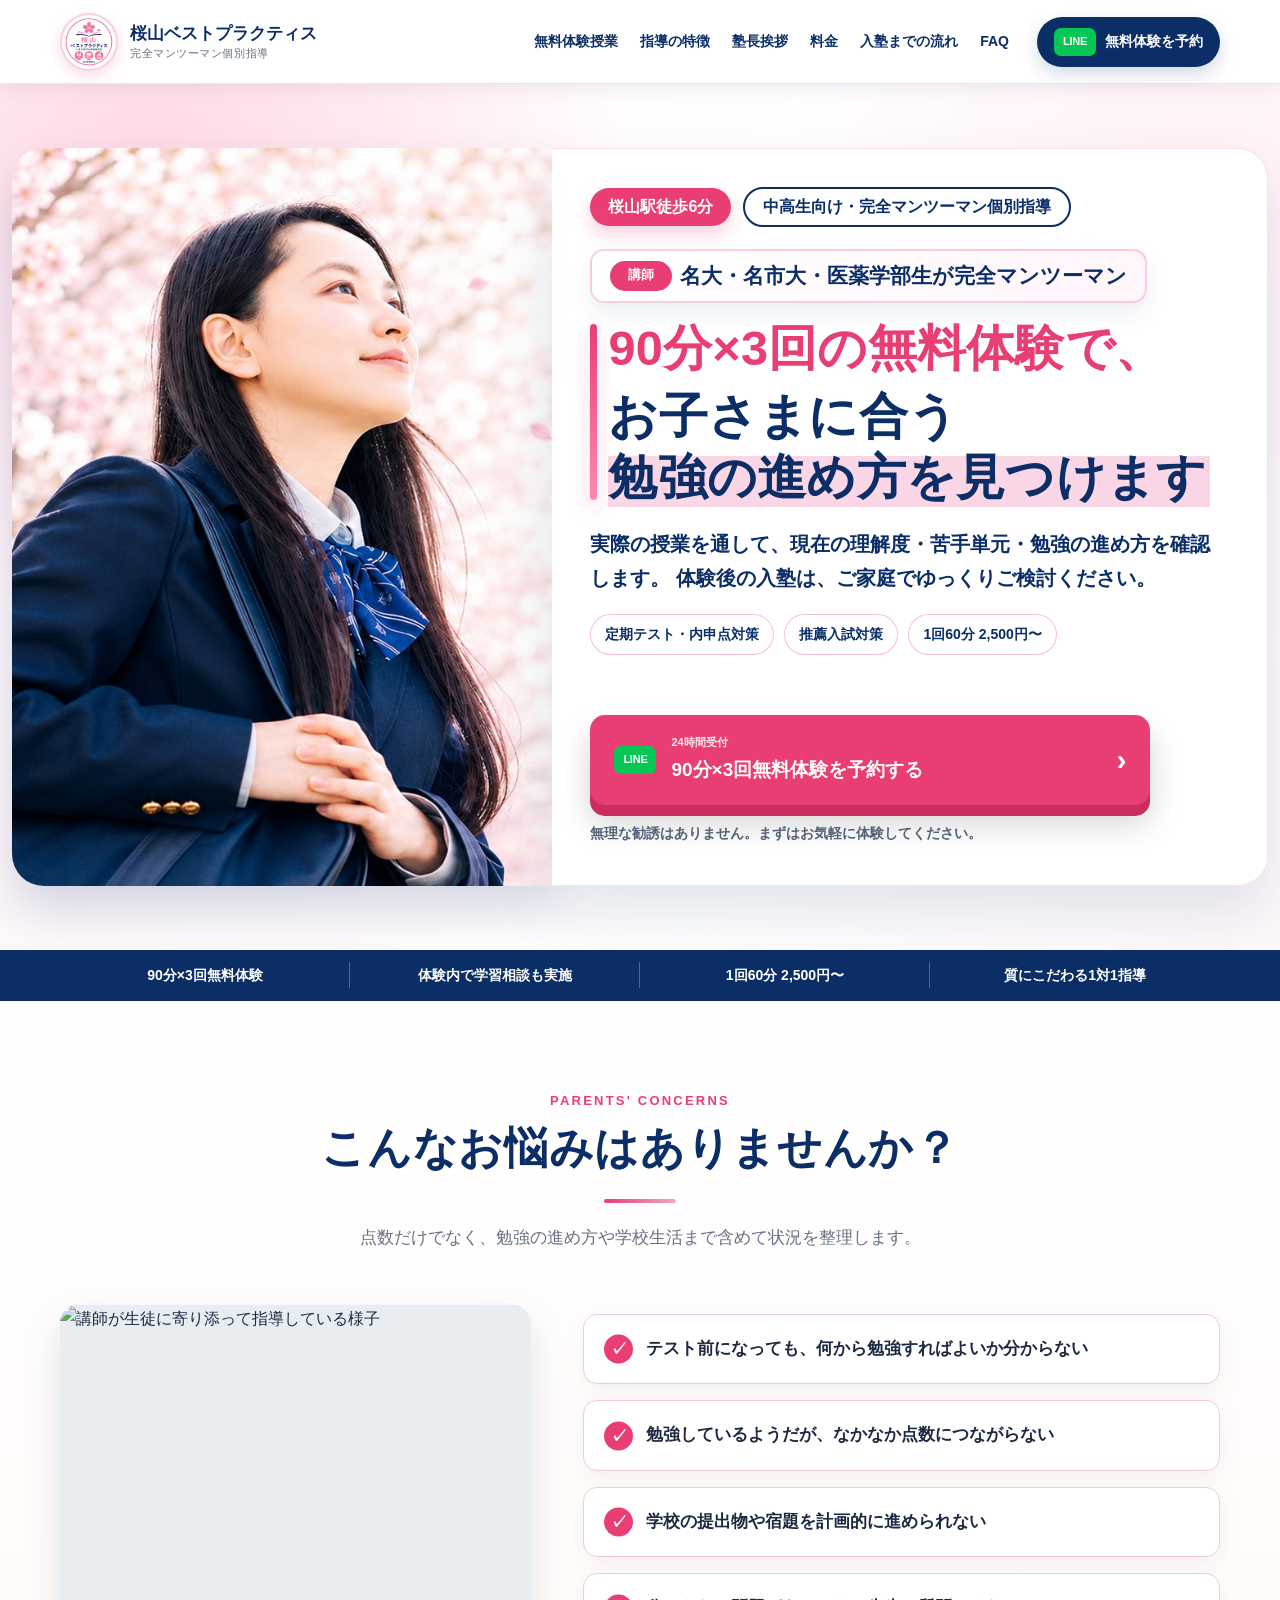
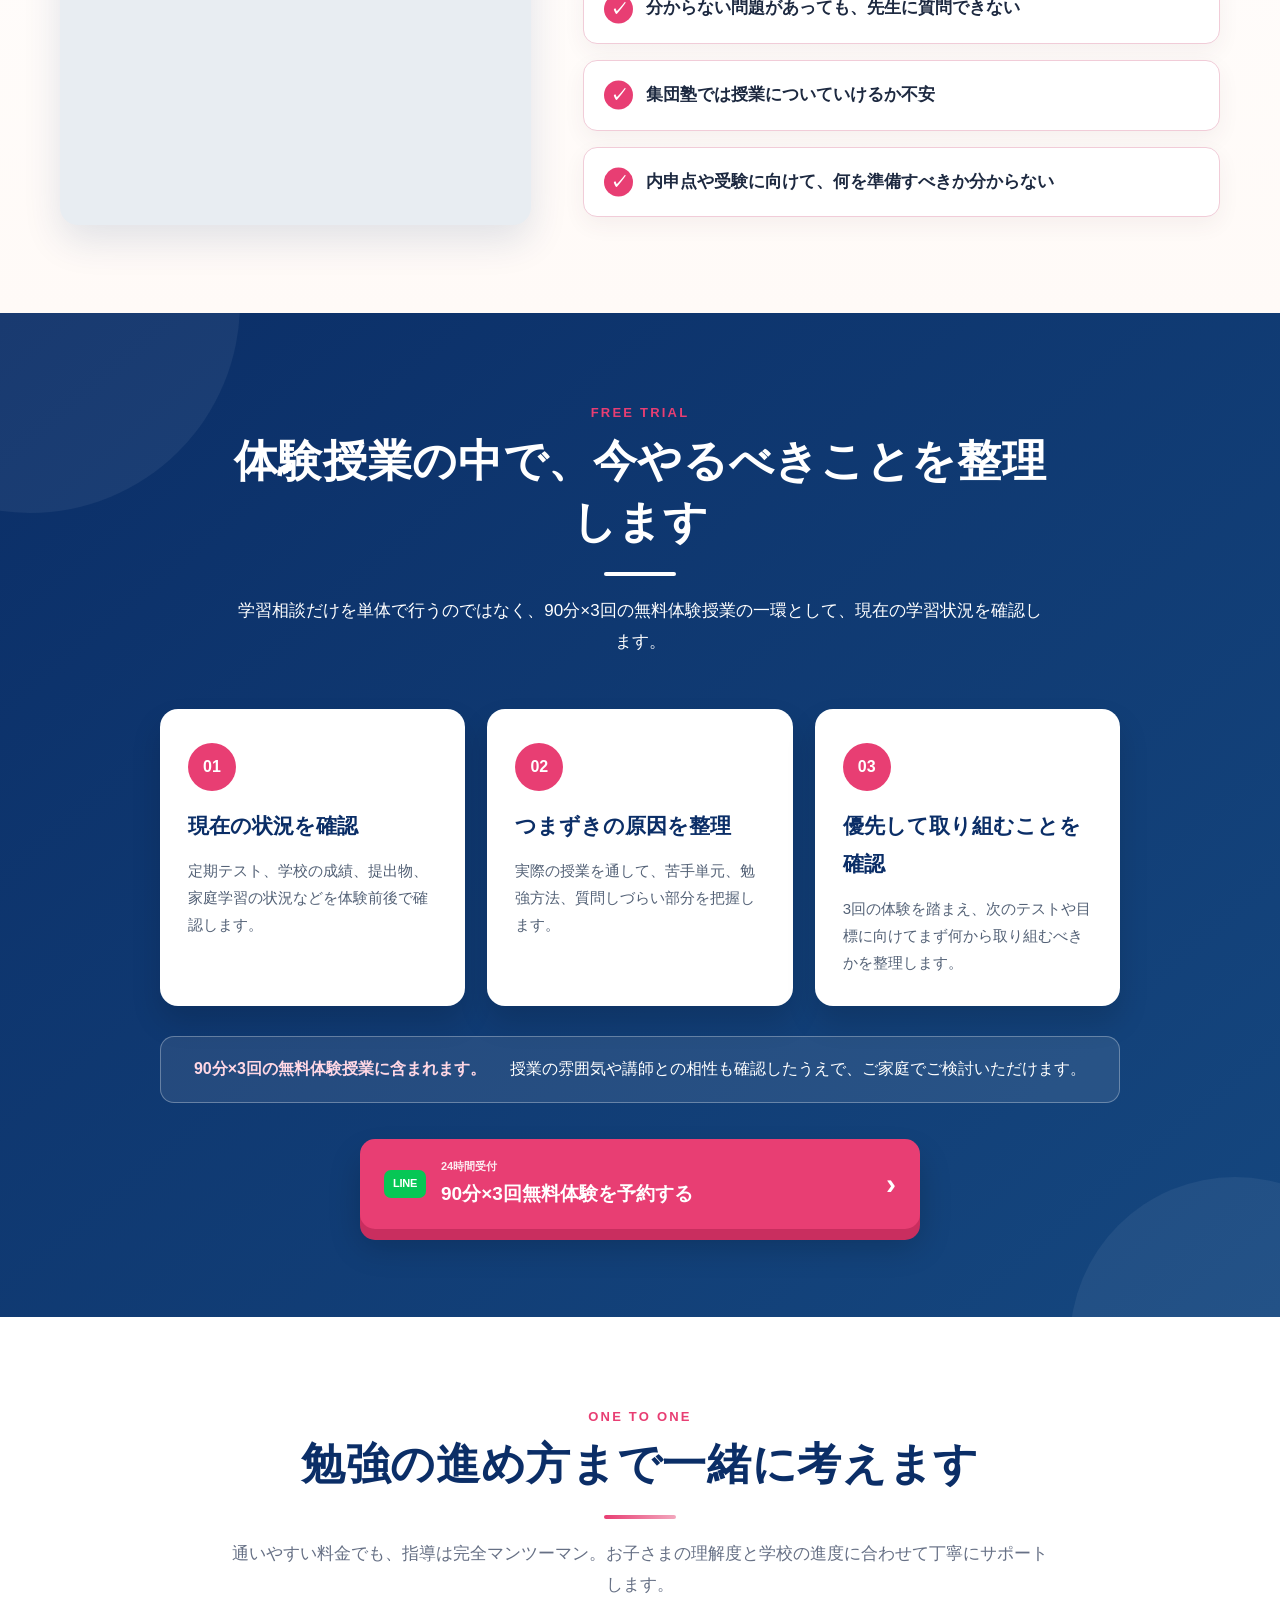
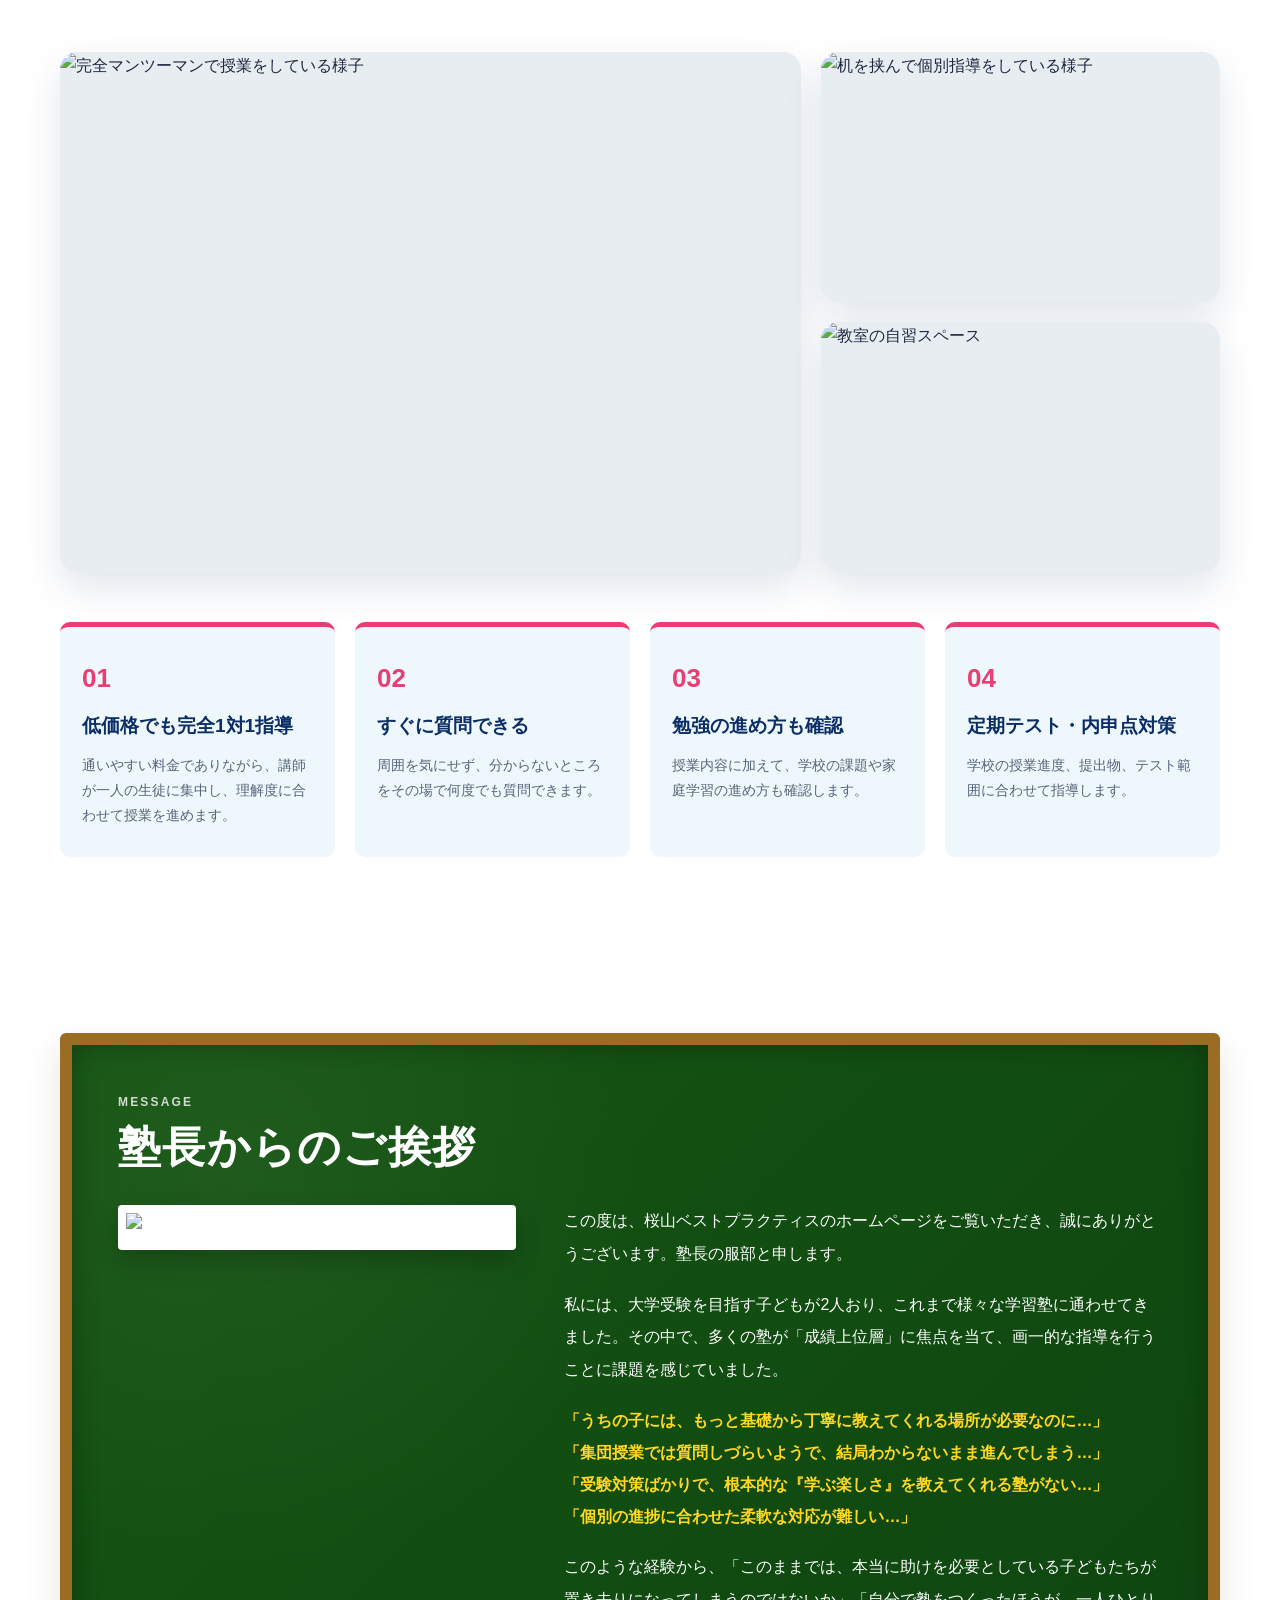
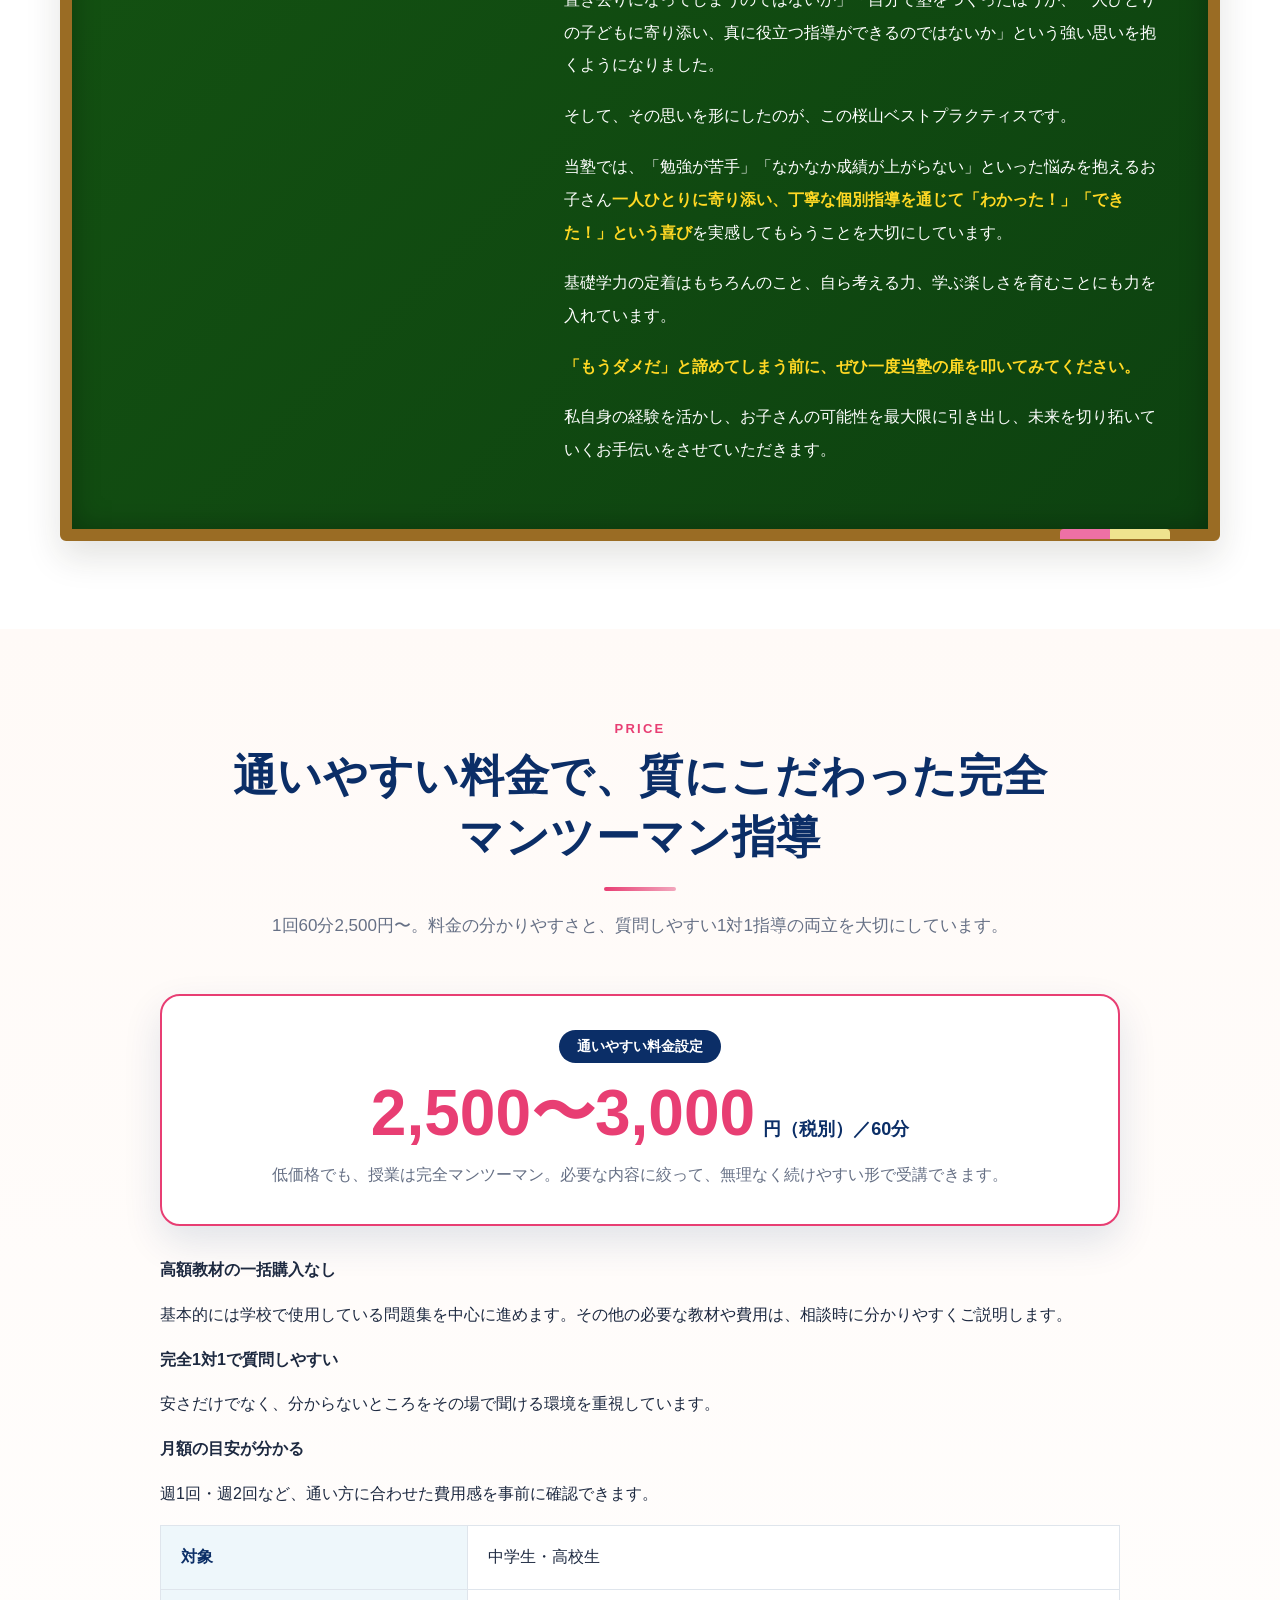
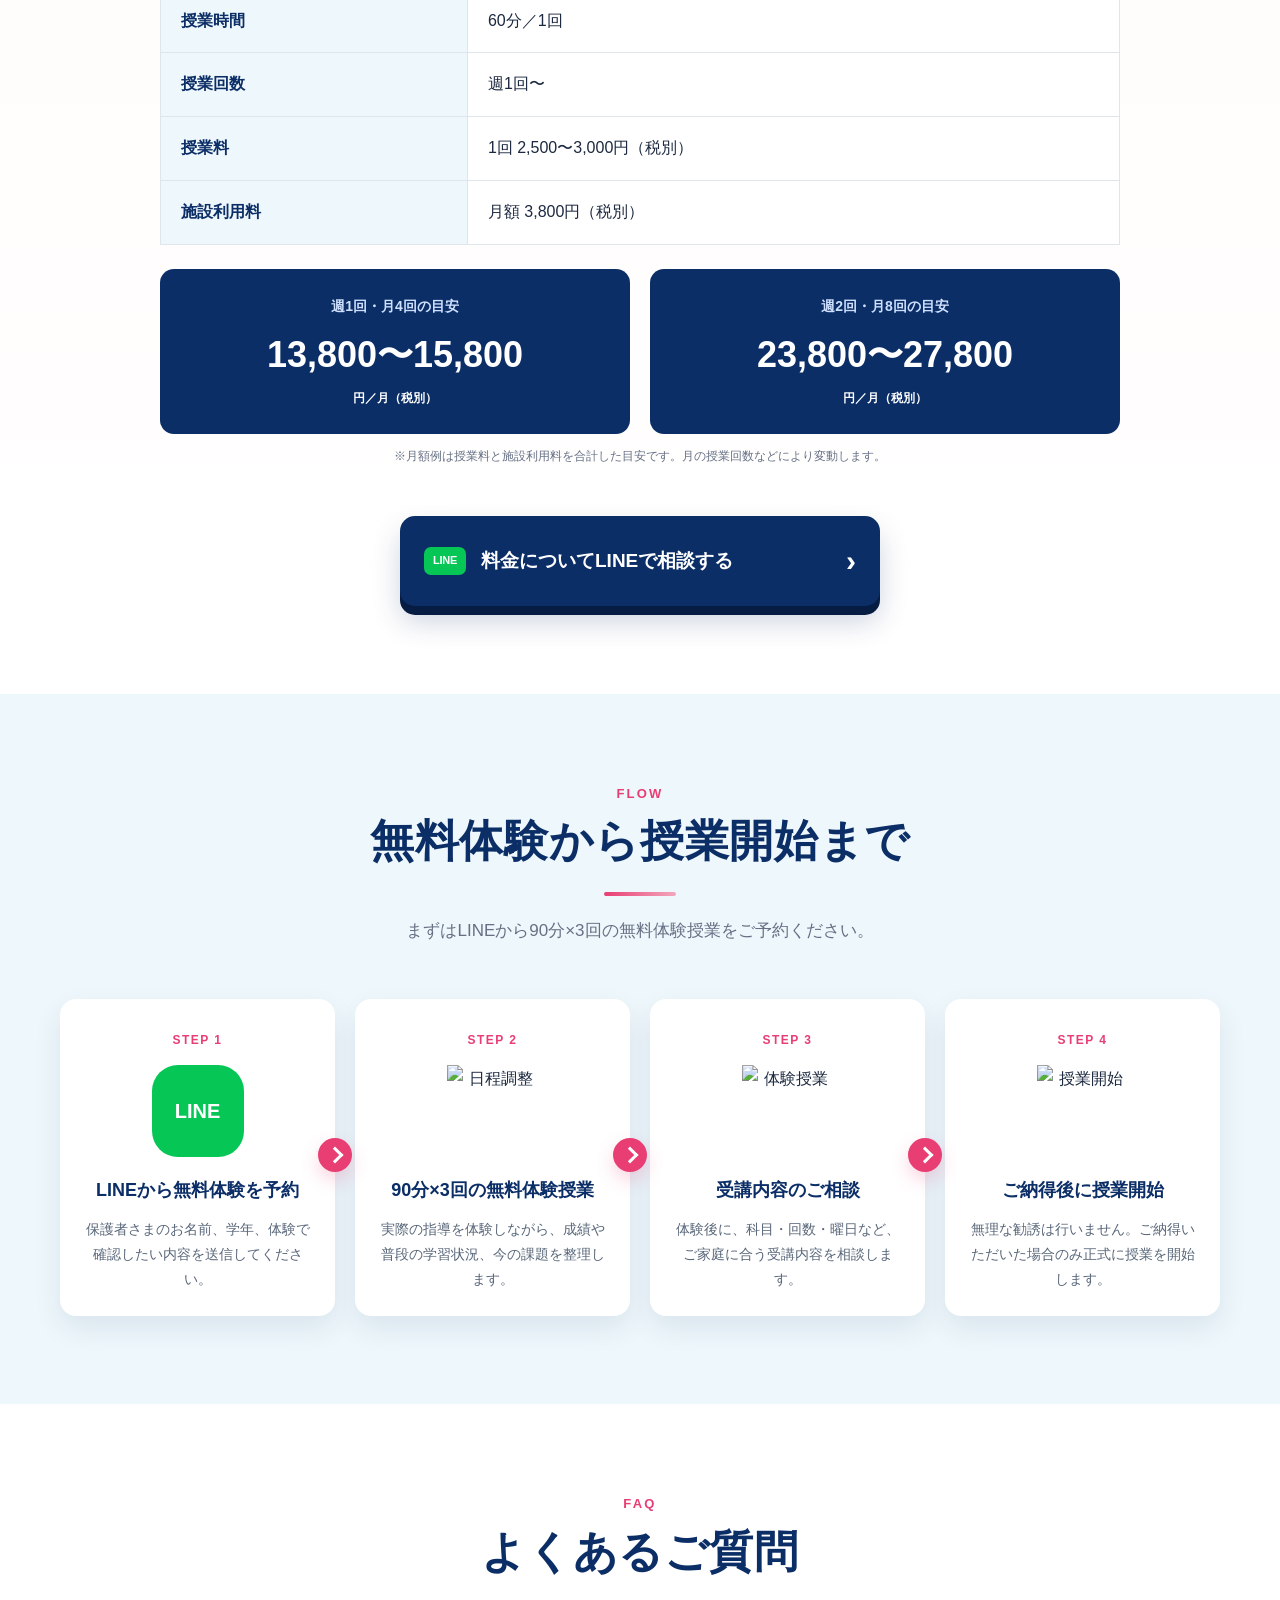
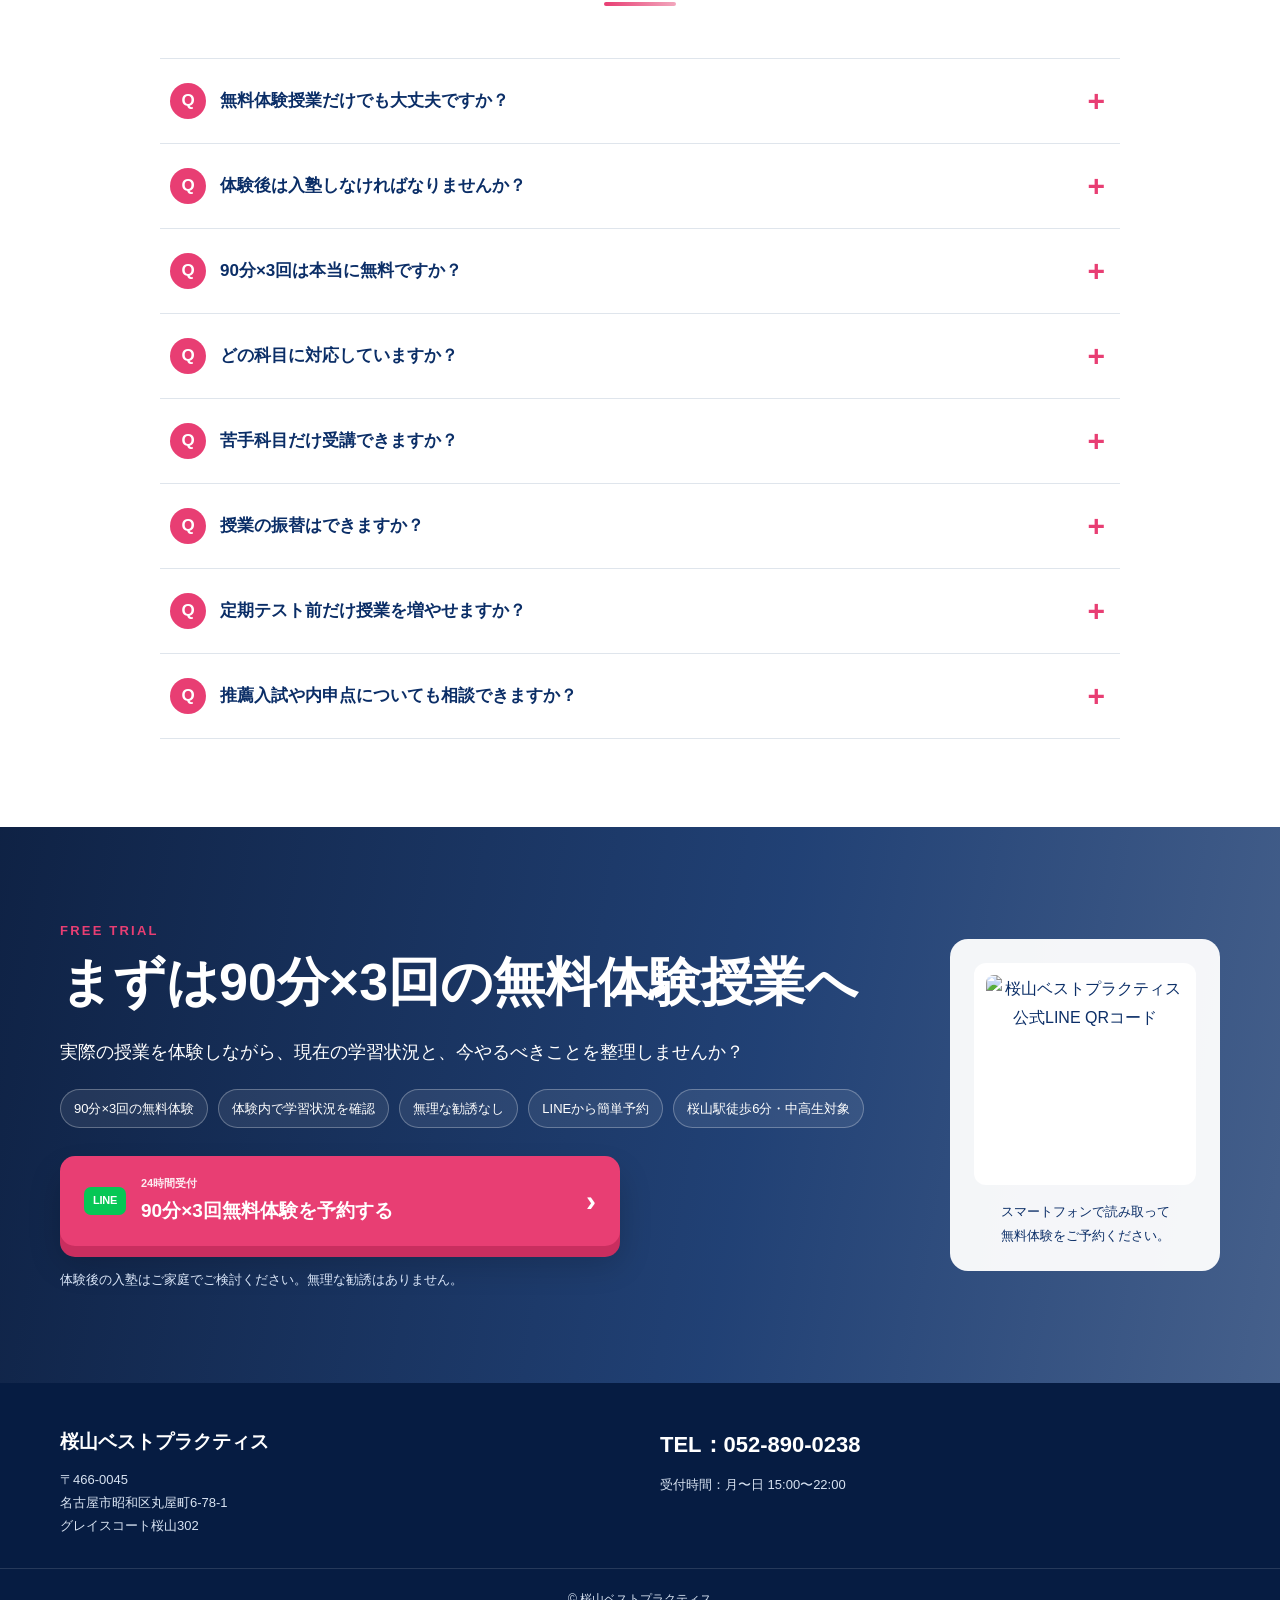
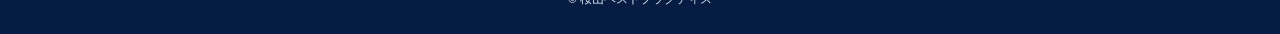
==== commit 3f120c48: "Add files via upload" ====
--- a/index.html
+++ b/index.html
@@ -12,7 +12,7 @@
   <header class="site-header" id="top">
     <div class="header-main container">
       <a class="site-logo" href="#top" aria-label="桜山ベストプラクティス トップへ">
-        <span class="site-logo__mark"><img class="site-logo__image" src="assets/images/site-logo.png" alt="" aria-hidden="true"></span>
+        <span class="site-logo__mark"><img class="site-logo__image" src="[data-uri]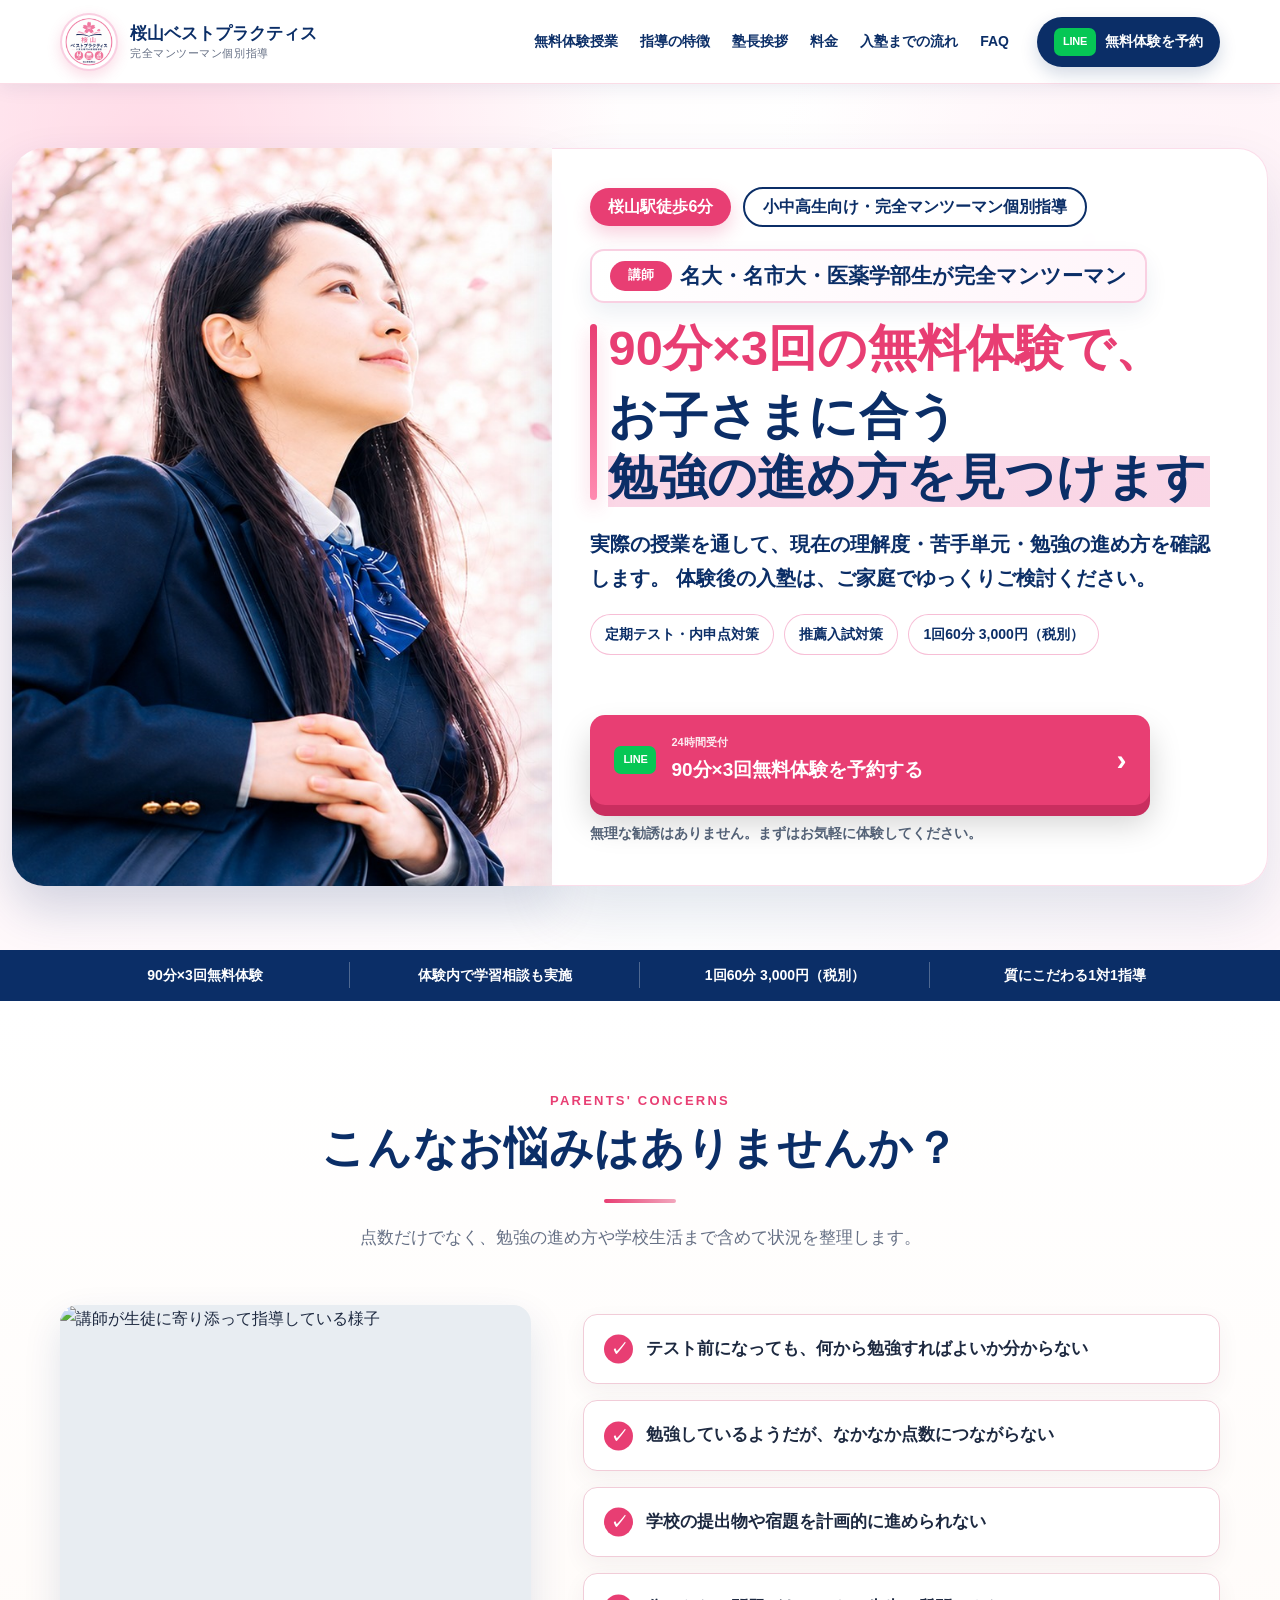
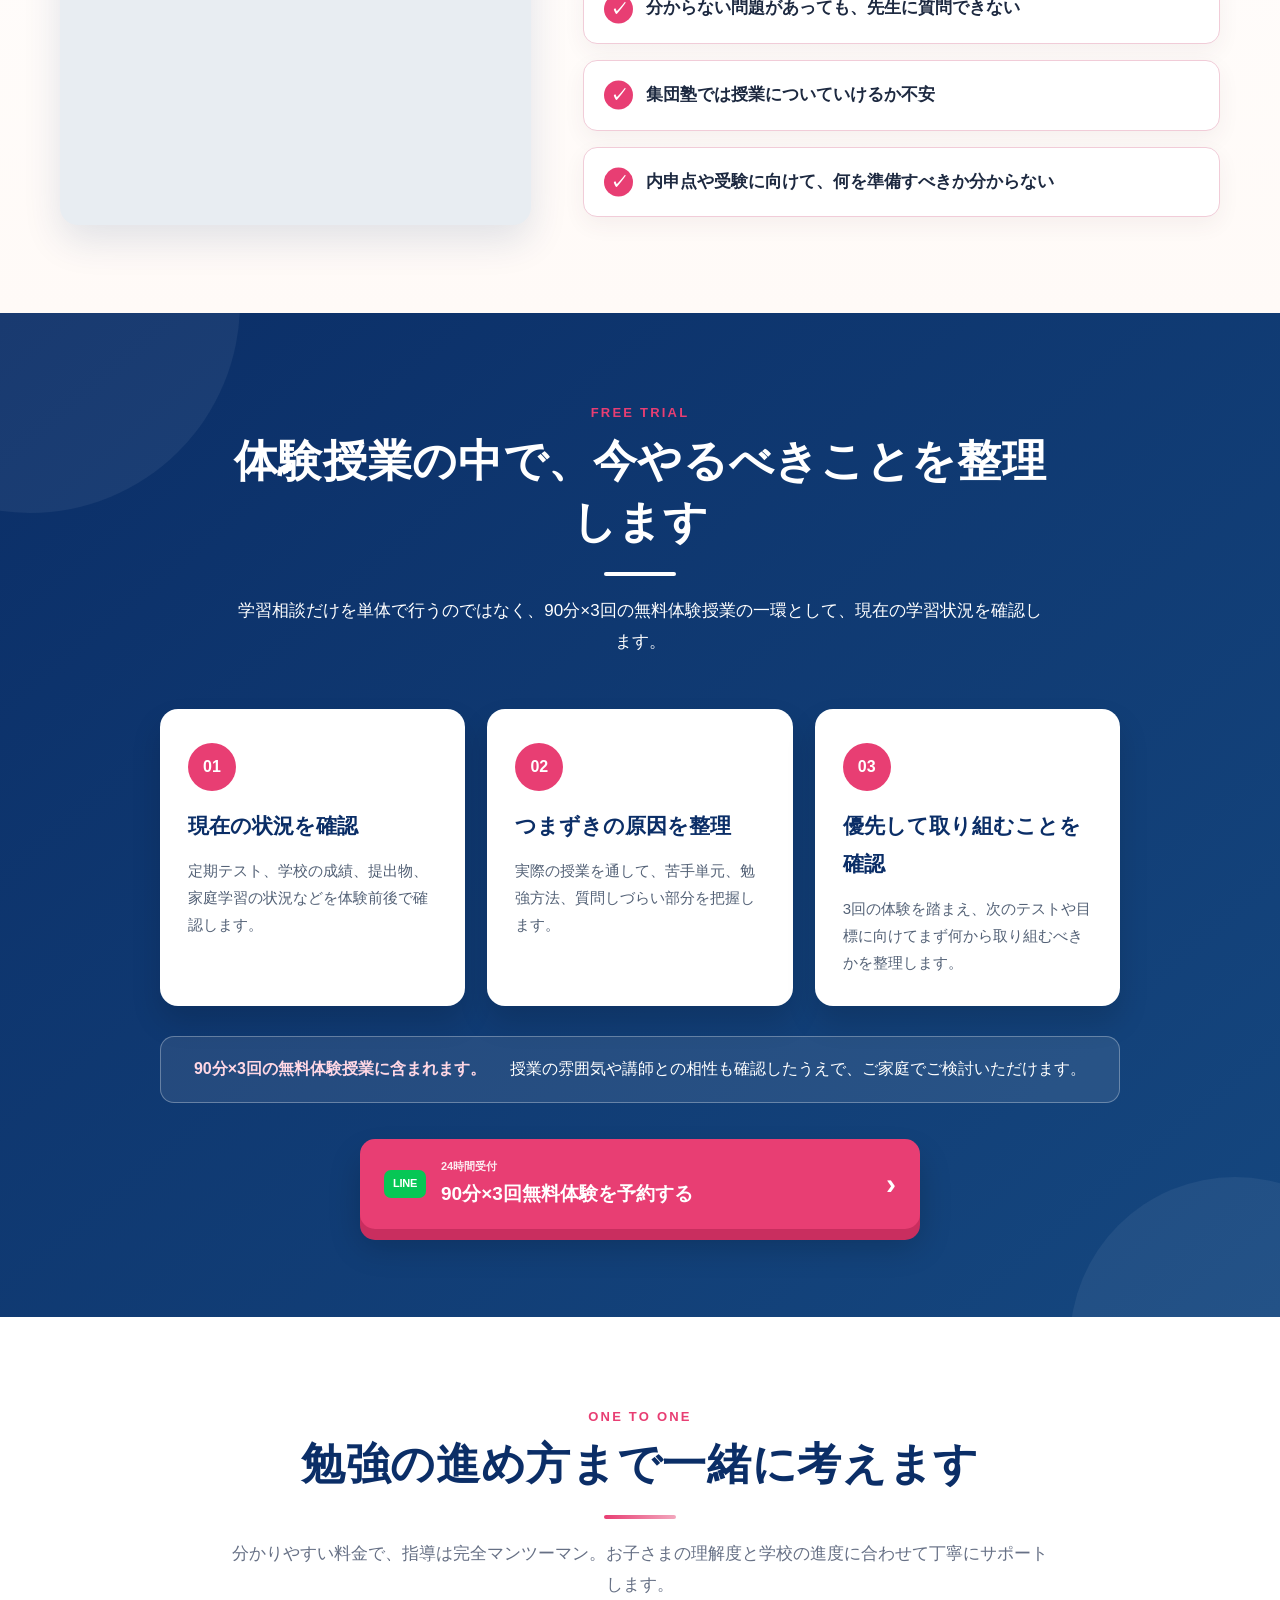
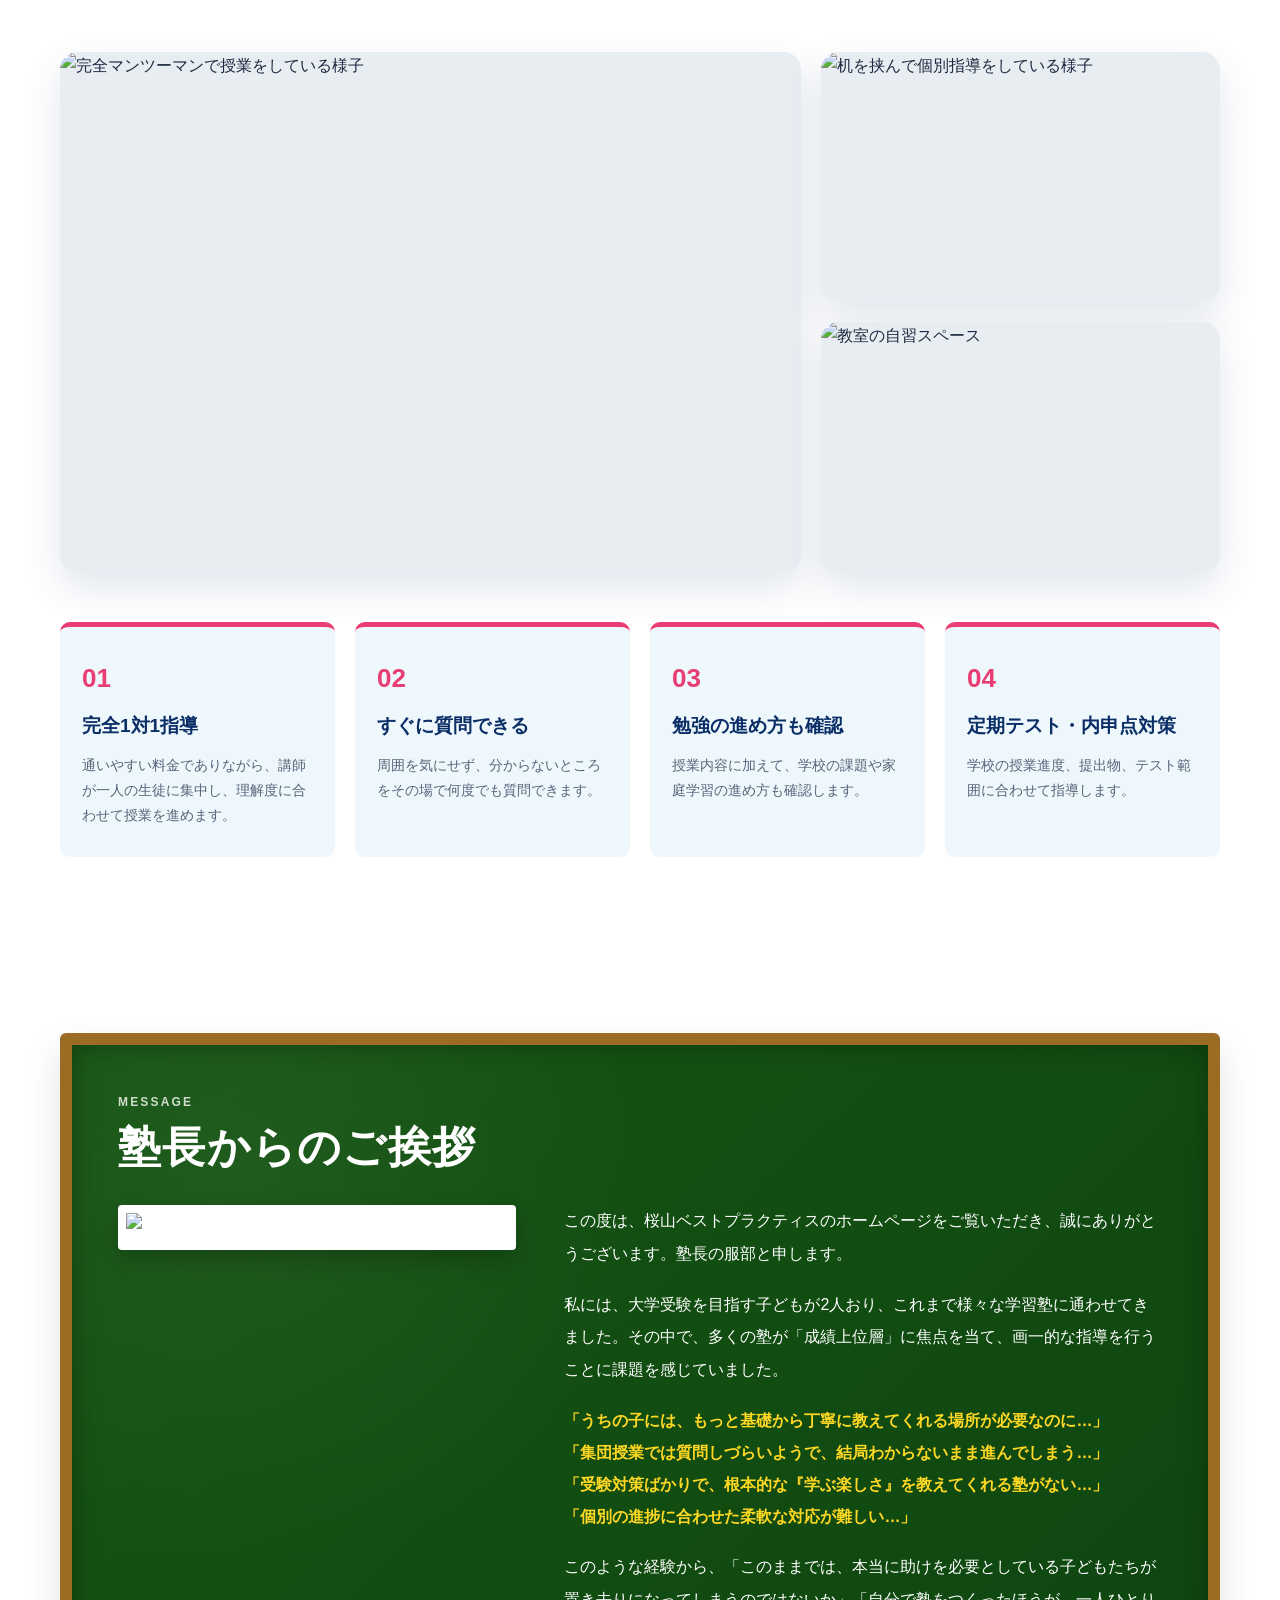
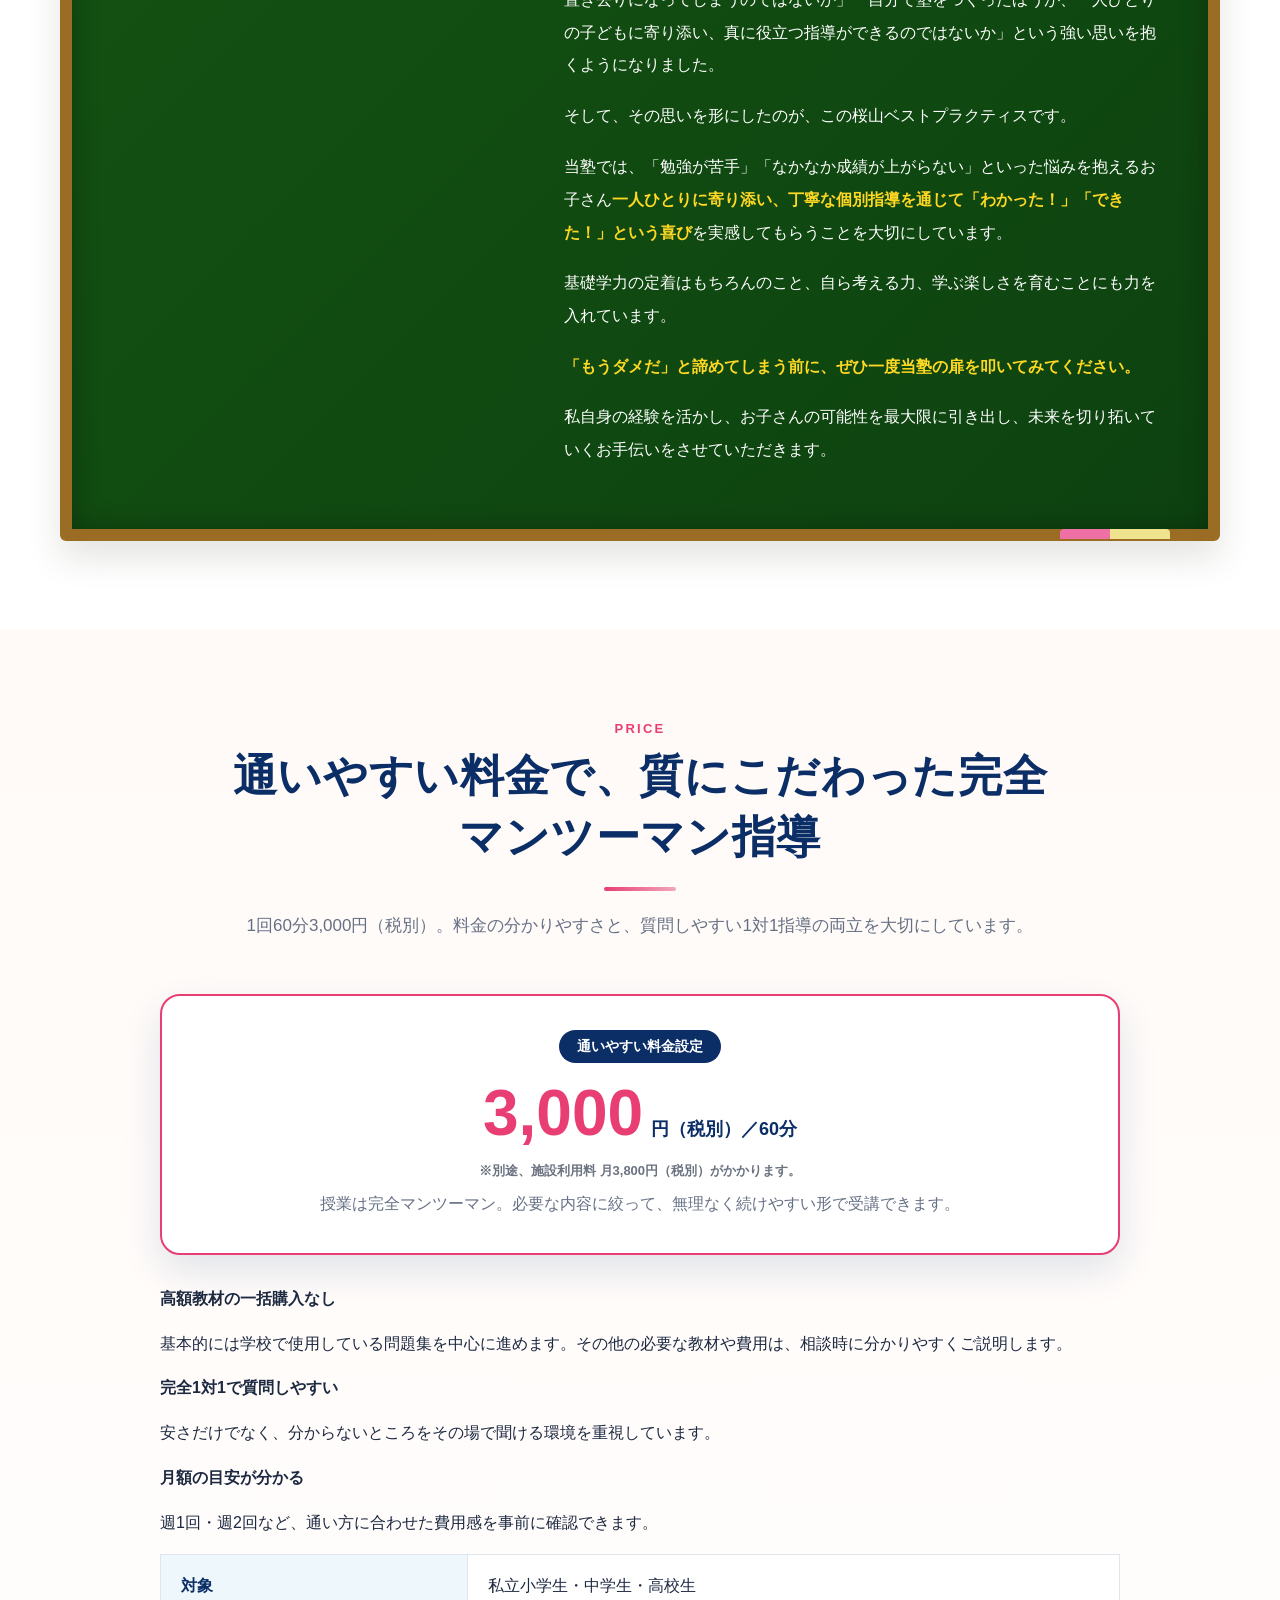
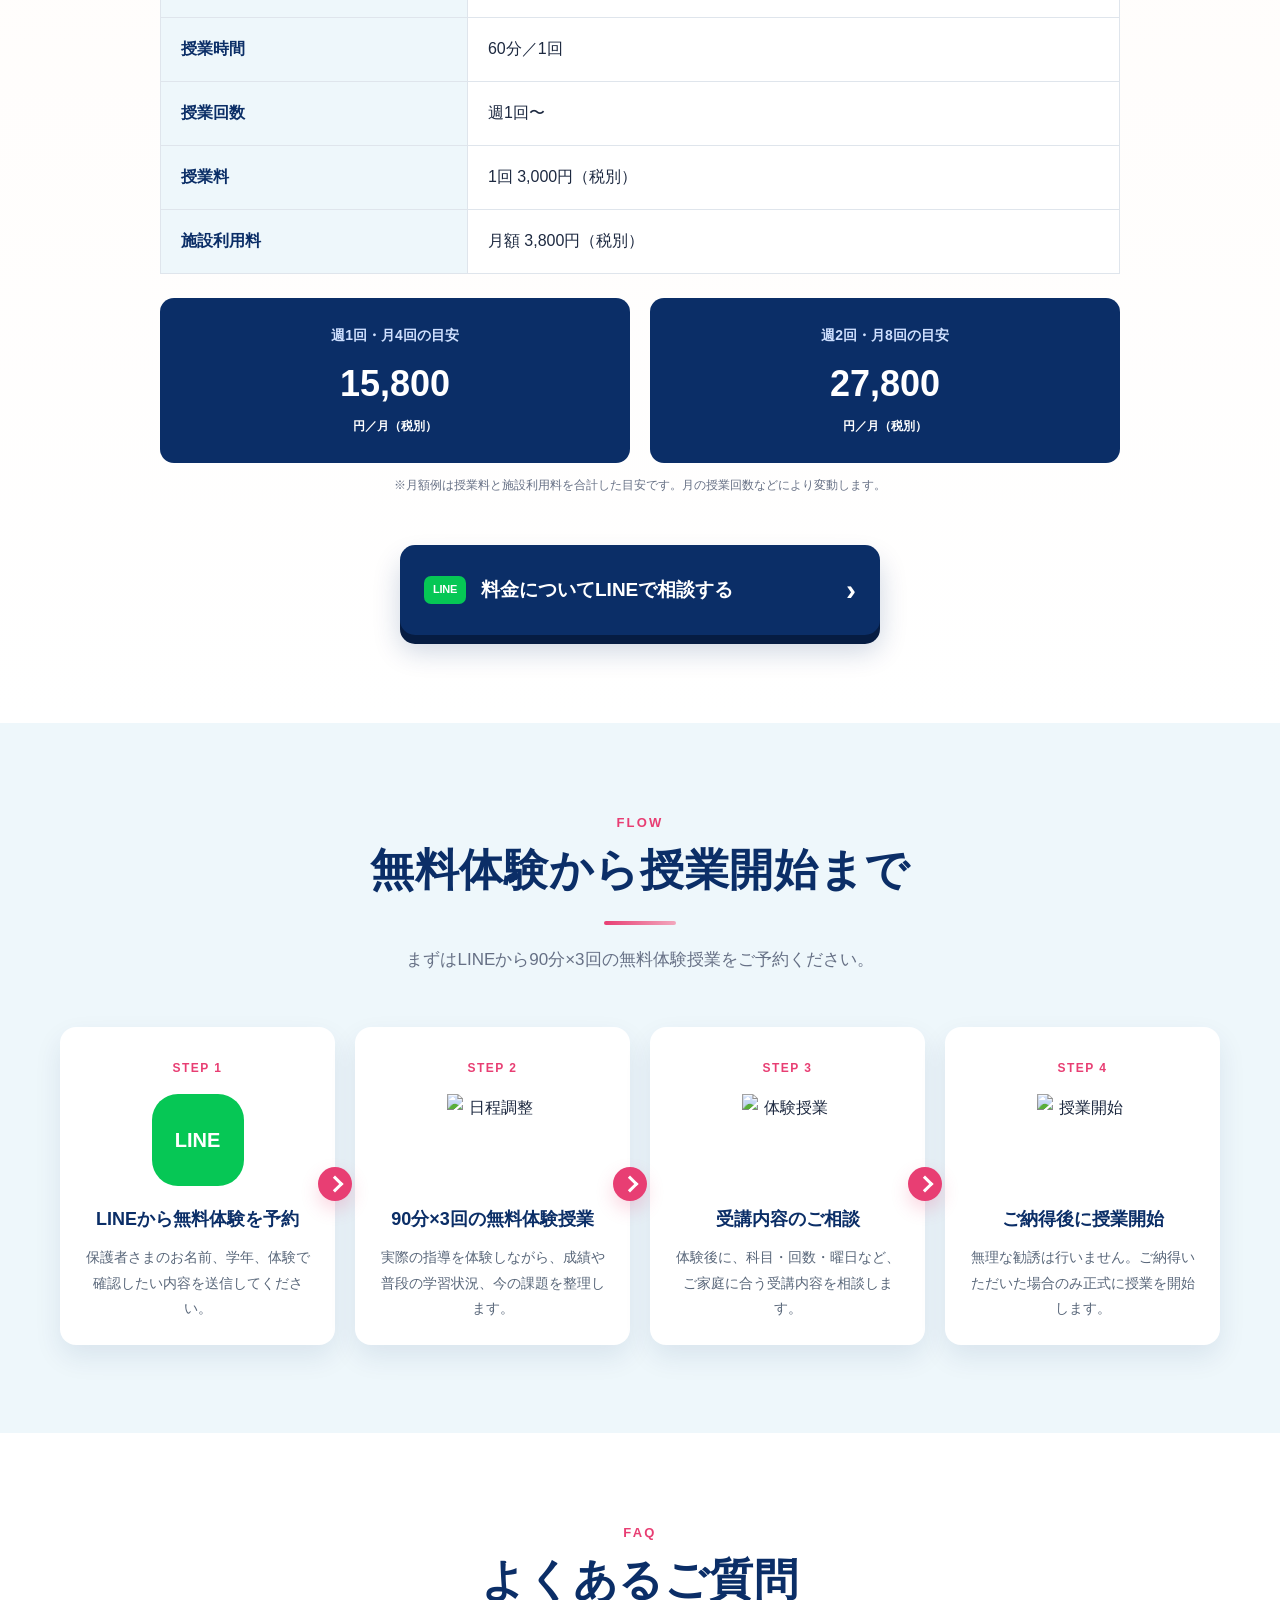
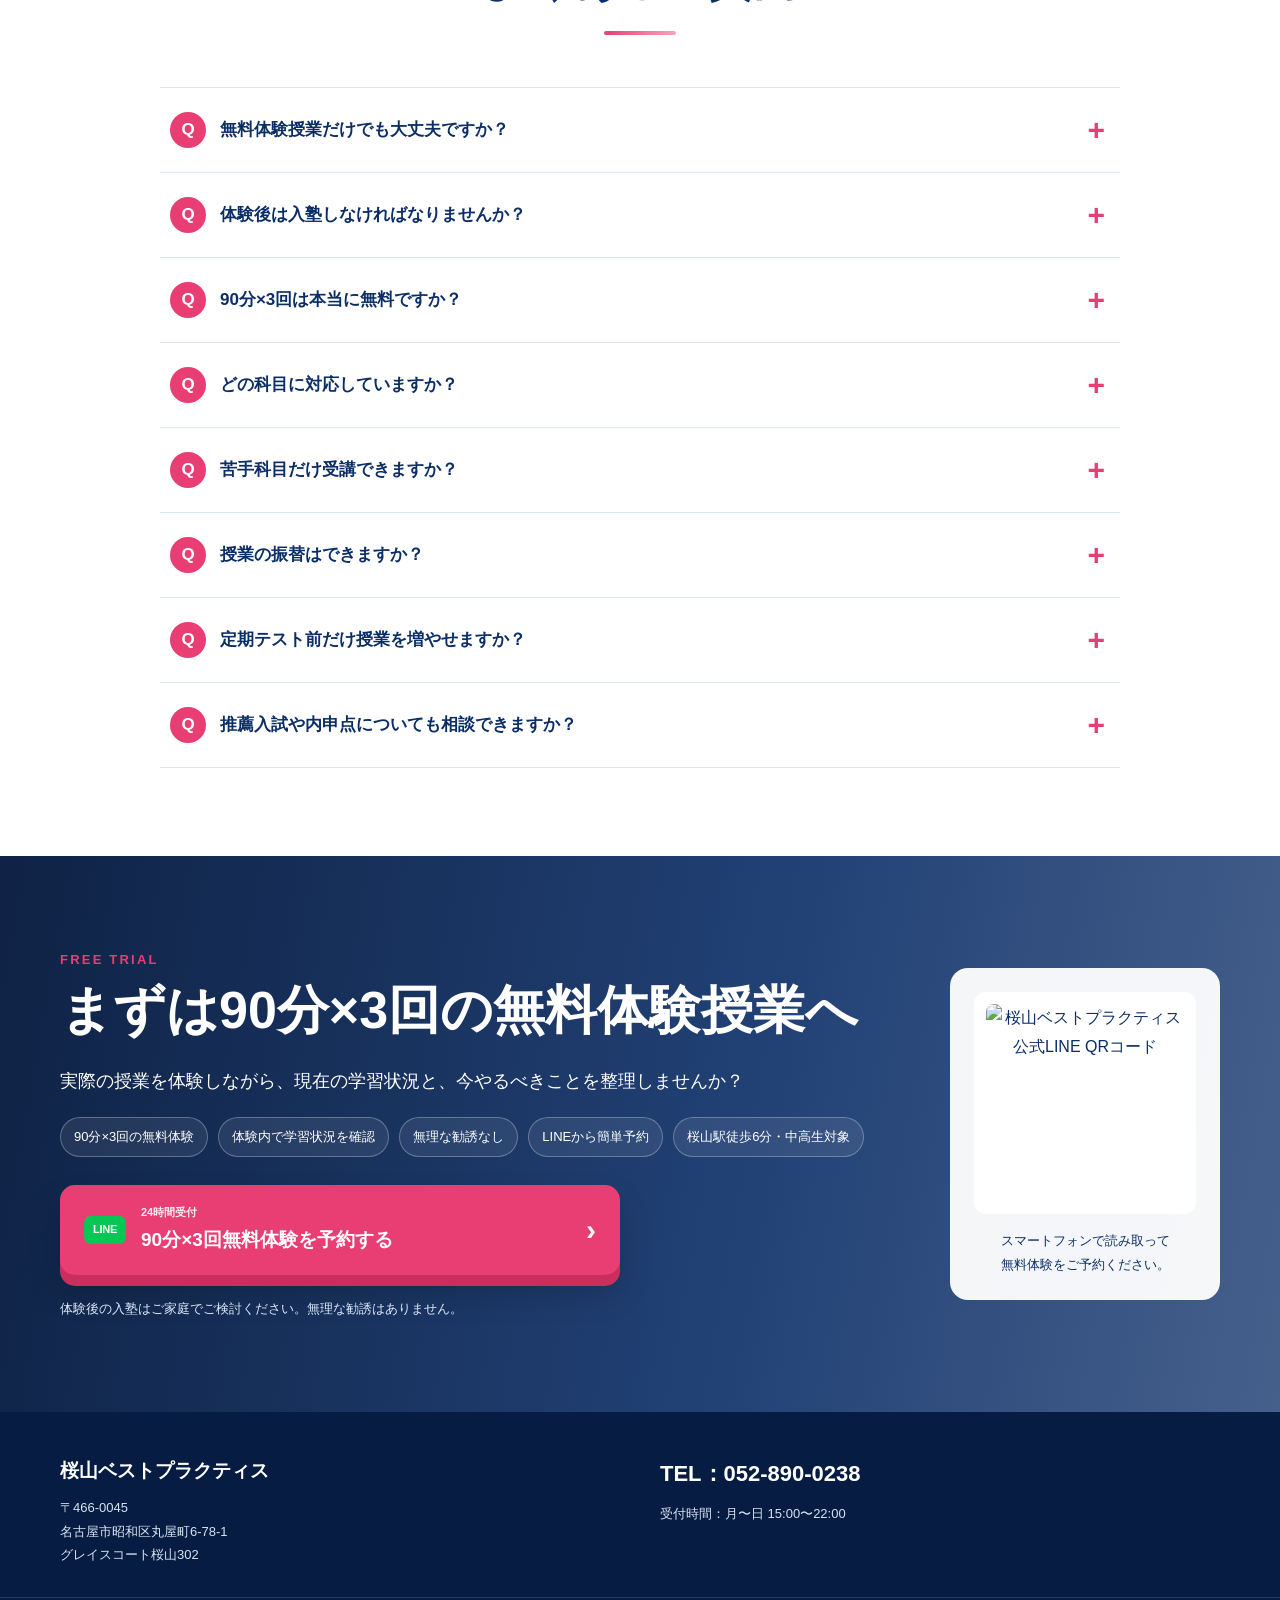
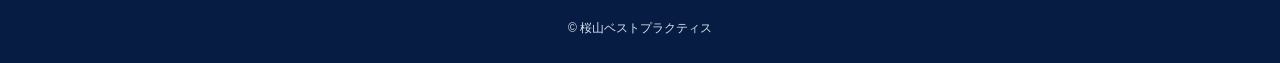
==== commit aad63aa3: "Add files via upload" ====
--- a/index.html
+++ b/index.html
@@ -3,7 +3,7 @@
 <head>
   <meta charset="utf-8">
   <meta name="viewport" content="width=device-width, initial-scale=1">
-  <meta name="description" content="桜山駅徒歩6分。中学生・高校生向けの完全マンツーマン個別指導塾、桜山ベストプラクティス。名大・名市大・医薬学部生が完全マンツーマンで指導します。1回60分2,500円からの通いやすい料金で、質にこだわった個別指導を提供します。90分×3回の無料体験授業で、お子さまに合う勉強の進め方を見つけます。">
+  <meta name="description" content="桜山駅徒歩6分。中学生・高校生向けの完全マンツーマン個別指導塾、桜山ベストプラクティス。名大・名市大・医薬学部生が完全マンツーマンで指導します。1回60分3,000円（税別）の分かりやすい料金で、質にこだわった個別指導を提供します。90分×3回の無料体験授業で、お子さまに合う勉強の進め方を見つけます。">
   <title>桜山ベストプラクティス｜通いやすい料金の完全マンツーマン個別指導</title>
   <link rel="stylesheet" href="styles.css">
   <script defer src="script.js"></script>
@@ -49,10 +49,10 @@
         <div class="hero-copy">
           <div class="hero-pills">
             <span class="hero-pill hero-pill--pink">桜山駅徒歩6分</span>
-            <span class="hero-pill hero-pill--outline">中高生向け・完全マンツーマン個別指導</span>
-          </div>
-
-          <div class="hero-teacher-badge">名大・名市大・医薬学部生が完全マンツーマン</div>
+            <span class="hero-pill hero-pill--outline">小中高生向け・完全マンツーマン個別指導</span>
+          </div>
+
+          <div class="hero-teacher-badge"><span>名大・名市大・医薬学部生が完全マンツーマン</span></div>
           <h1 class="hero-title hero-title--desktop">90分×3回の無料体験で、<br><span>お子さまに合う<br>勉強の進め方を見つけます</span></h1>
           <h1 class="hero-title hero-title--mobile">90分×3回の無料体験で<br><span>勉強の進め方がわかる</span></h1>
           <p class="hero-lead">
@@ -63,7 +63,7 @@
           <div class="hero-badges" aria-label="桜山ベストプラクティスの特徴">
             <span>定期テスト・内申点対策</span>
             <span>推薦入試対策</span>
-            <span>1回60分 2,500円〜</span>
+            <span>1回60分 3,000円（税別）</span>
           </div>
 
           <a class="line-cta hero-main-cta" data-line-link href="https://lin.ee/RKEljXL" target="_blank" rel="noopener noreferrer">
@@ -81,7 +81,7 @@
       <div class="container trust-strip__inner">
         <span>90分×3回無料体験</span>
         <span>体験内で学習相談も実施</span>
-        <span>1回60分 2,500円〜</span>
+        <span>1回60分 3,000円（税別）</span>
         <span>質にこだわる1対1指導</span>
       </div>
     </div>
@@ -159,7 +159,7 @@
         <div class="section-title">
           <p class="section-title__eyebrow">ONE TO ONE</p>
           <h2>勉強の進め方まで一緒に考えます</h2>
-          <p>通いやすい料金でも、指導は完全マンツーマン。お子さまの理解度と学校の進度に合わせて丁寧にサポートします。</p>
+          <p>分かりやすい料金で、指導は完全マンツーマン。お子さまの理解度と学校の進度に合わせて丁寧にサポートします。</p>
         </div>
 
         <div class="lesson-gallery">
@@ -177,7 +177,7 @@
         <div class="strength-grid">
           <article class="strength-card">
             <span>01</span>
-            <h3>低価格でも完全1対1指導</h3>
+            <h3>完全1対1指導</h3>
             <p>通いやすい料金でありながら、講師が一人の生徒に集中し、理解度に合わせて授業を進めます。</p>
           </article>
           <article class="strength-card">
@@ -242,13 +242,14 @@
         <div class="section-title">
           <p class="section-title__eyebrow">PRICE</p>
           <h2>通いやすい料金で、質にこだわった完全マンツーマン指導</h2>
-          <p>1回60分2,500円〜。料金の分かりやすさと、質問しやすい1対1指導の両立を大切にしています。</p>
+          <p>1回60分3,000円（税別）。料金の分かりやすさと、質問しやすい1対1指導の両立を大切にしています。</p>
         </div>
 
         <div class="price-highlight">
           <span>通いやすい料金設定</span>
-          <strong>2,500〜3,000<small>円（税別）／60分</small></strong>
-          <p>低価格でも、授業は完全マンツーマン。必要な内容に絞って、無理なく続けやすい形で受講できます。</p>
+          <strong>3,000<small>円（税別）／60分</small></strong>
+          <p class="facility-fee-note">※別途、施設利用料 月3,800円（税別）がかかります。</p>
+          <p>授業は完全マンツーマン。必要な内容に絞って、無理なく続けやすい形で受講できます。</p>
         </div>
 
         <div class="value-points" aria-label="料金と指導品質の安心ポイント">
@@ -269,10 +270,10 @@
         <div class="table-scroll">
           <table class="price-table">
             <tbody>
-              <tr><th>対象</th><td>中学生・高校生</td></tr>
+              <tr><th>対象</th><td>私立小学生・中学生・高校生</td></tr>
               <tr><th>授業時間</th><td>60分／1回</td></tr>
               <tr><th>授業回数</th><td>週1回〜</td></tr>
-              <tr><th>授業料</th><td>1回 2,500〜3,000円（税別）</td></tr>
+              <tr><th>授業料</th><td>1回 3,000円（税別）</td></tr>
               <tr><th>施設利用料</th><td>月額 3,800円（税別）</td></tr>
             </tbody>
           </table>
@@ -281,11 +282,11 @@
         <div class="monthly-examples">
           <article>
             <span>週1回・月4回の目安</span>
-            <strong>13,800〜15,800<small>円／月（税別）</small></strong>
+            <strong>15,800<small>円／月（税別）</small></strong>
           </article>
           <article>
             <span>週2回・月8回の目安</span>
-            <strong>23,800〜27,800<small>円／月（税別）</small></strong>
+            <strong>27,800<small>円／月（税別）</small></strong>
           </article>
         </div>
         <p class="price-caption">※月額例は授業料と施設利用料を合計した目安です。月の授業回数などにより変動します。</p>
--- a/styles.css
+++ b/styles.css
@@ -19,8 +19,10 @@
 }
 
 * { box-sizing: border-box; }
-html { scroll-behavior: smooth; scroll-padding-top: calc(var(--header-height) + 18px); }
+html { scroll-behavior: smooth; scroll-padding-top: calc(var(--header-height) + 18px); max-width: 100%; overflow-x: hidden; }
 body {
+  max-width: 100%;
+  overflow-x: hidden;
   margin: 0;
   padding-top: var(--header-height);
   color: var(--text);
@@ -193,6 +195,9 @@
   background: var(--pink);
   font-size: 13px;
   letter-spacing: .04em;
+}
+.hero-teacher-badge span {
+  min-width: 0;
 }
 
 .hero h1 {
@@ -512,25 +517,99 @@
   .site-logo__text strong { font-size: 14px; }
   .site-logo__text small { display: none; }
   .header-line-button { display: none; }
-  .hero { padding: 24px 0 34px; }
+  .hero { padding: 18px 0 28px; overflow: hidden; }
   .hero-shell { grid-template-columns: 1fr; gap: 18px; min-height: 0; }
-  .hero-photo { min-height: 260px; max-height: 330px; border-radius: 24px; }
-  .hero-copy { padding: 24px 20px; border-radius: 24px; }
-  .hero-pills { gap: 8px; margin-bottom: 16px; }
-  .hero-pill { min-height: 34px; padding: 7px 13px; font-size: 13px; }
+  .hero-copy {
+    order: 1;
+    width: 100%;
+    max-width: 100%;
+    min-width: 0;
+    padding: 22px 16px 24px;
+    border: 1px solid rgba(231,70,139,.18);
+    border-radius: 24px;
+    overflow: hidden;
+  }
+  .hero-photo {
+    display: none;
+  }
+  .hero-pills {
+    display: grid;
+    grid-template-columns: 1fr;
+    gap: 9px;
+    margin-bottom: 16px;
+  }
+  .hero-pill {
+    width: 100%;
+    min-width: 0;
+    min-height: 36px;
+    padding: 8px 12px;
+    font-size: 13px;
+    white-space: normal;
+    text-align: center;
+  }
   .hero-title--desktop { display: none; }
   .hero-title--mobile { display: block; }
   .hero h1 {
-    max-width: none;
-    padding-left: 14px;
-    font-size: clamp(30px,7.4vw,39px);
-    line-height: 1.3;
-  }
-  .hero h1::before { width: 6px; top: .14em; bottom: .14em; }
-  .hero h1 span { margin-top: 6px; }
-  .hero-teacher-badge { width: 100%; align-items: flex-start; padding: 10px 13px; font-size: 15px; }
+    max-width: 100%;
+    min-width: 0;
+    padding-left: 12px;
+    font-size: clamp(24px,6.6vw,30px);
+    line-height: 1.32;
+    word-break: keep-all;
+    overflow-wrap: normal;
+  }
+  .hero h1::before { width: 6px; top: .12em; bottom: .14em; }
+  .hero h1 span {
+    display: block;
+    margin-top: 6px;
+    word-break: keep-all;
+    overflow-wrap: normal;
+  }
+  .hero-teacher-badge {
+    width: 100%;
+    max-width: 100%;
+    min-width: 0;
+    align-items: flex-start;
+    flex-wrap: wrap;
+    padding: 10px 12px;
+    font-size: 14px;
+    word-break: normal;
+    overflow-wrap: anywhere;
+  }
+  .hero-teacher-badge span {
+    flex: 1 1 180px;
+    min-width: 0;
+  }
   .hero-teacher-badge::before { min-width: 40px; height: 28px; font-size: 12px; }
-  .hero-lead { margin-top: 18px; font-size: 16px; }
+  .hero-lead {
+    max-width: 100%;
+    margin-top: 18px;
+    font-size: 15px;
+    line-height: 1.75;
+    word-break: normal;
+    overflow-wrap: anywhere;
+  }
+  .hero-badges {
+    display: grid;
+    grid-template-columns: 1fr;
+    gap: 10px;
+  }
+  .hero-badges span {
+    width: 100%;
+    justify-content: center;
+    text-align: center;
+  }
+  .line-cta {
+    width: 100%;
+    min-width: 0;
+    grid-template-columns: auto minmax(0,1fr);
+    gap: 12px;
+    padding: 16px 16px;
+    font-size: 17px;
+    border-radius: 18px;
+  }
+  .line-cta > span:last-child { display: none; }
+  .line-cta small { font-size: 12px; }
   .trust-strip__inner { grid-template-columns: 1fr 1fr; }
   .trust-strip span { padding: 10px 5px; font-size: 12px; }
   .trust-strip span:nth-child(2)::after { display: none; }
@@ -585,3 +664,19 @@
   .final-cta__overlay { padding: 64px 0; }
   .final-cta ul { display: grid; }
 }
+
+@media (max-width: 420px) {
+  .site-logo__text strong { font-size: 13px; }
+  .hero h1 { font-size: clamp(23px,6.2vw,27px); }
+  .hero-copy { padding-inline: 14px; }
+  .hero-photo { min-height: 280px; }
+  .line-cta { font-size: 16px; padding-inline: 14px; }
+}
+
+.facility-fee-note {
+  margin-top: 8px !important;
+  color: #6b7280 !important;
+  font-size: 13px;
+  font-weight: 800;
+  line-height: 1.6 !important;
+}
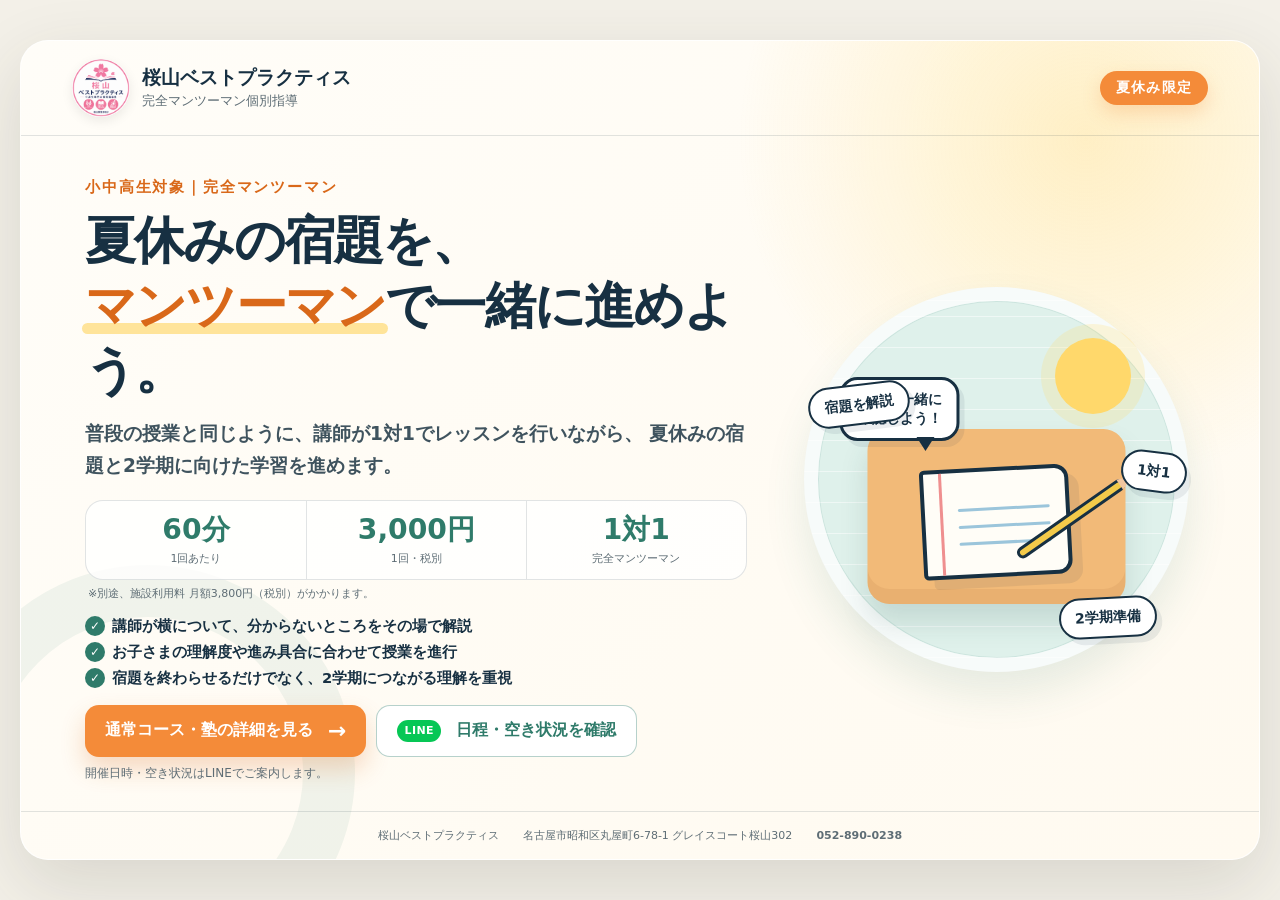
==== commit cfd4ba16: "Add files via upload" ====
--- a/index.html
+++ b/index.html
@@ -2,438 +2,94 @@
 <html lang="ja">
 <head>
   <meta charset="utf-8">
-  <meta name="viewport" content="width=device-width, initial-scale=1">
-  <meta name="description" content="桜山駅徒歩6分。中学生・高校生向けの完全マンツーマン個別指導塾、桜山ベストプラクティス。名大・名市大・医薬学部生が完全マンツーマンで指導します。1回60分3,000円（税別）の分かりやすい料金で、質にこだわった個別指導を提供します。90分×3回の無料体験授業で、お子さまに合う勉強の進め方を見つけます。">
-  <title>桜山ベストプラクティス｜通いやすい料金の完全マンツーマン個別指導</title>
-  <link rel="stylesheet" href="styles.css">
-  <script defer src="script.js"></script>
+  <meta name="viewport" content="width=device-width, initial-scale=1, viewport-fit=cover">
+  <meta name="description" content="桜山ベストプラクティスの小中高生向け夏休みマンツーマン学習サポート。講師が1対1でレッスンを行いながら、夏休みの宿題と2学期の準備を進めます。">
+  <title>夏休みマンツーマン学習サポート｜桜山ベストプラクティス</title>
+  <link rel="stylesheet" href="./styles.css">
 </head>
 <body>
-  <header class="site-header" id="top">
-    <div class="header-main container">
-      <a class="site-logo" href="#top" aria-label="桜山ベストプラクティス トップへ">
-        <span class="site-logo__mark"><img class="site-logo__image" src="[data-uri]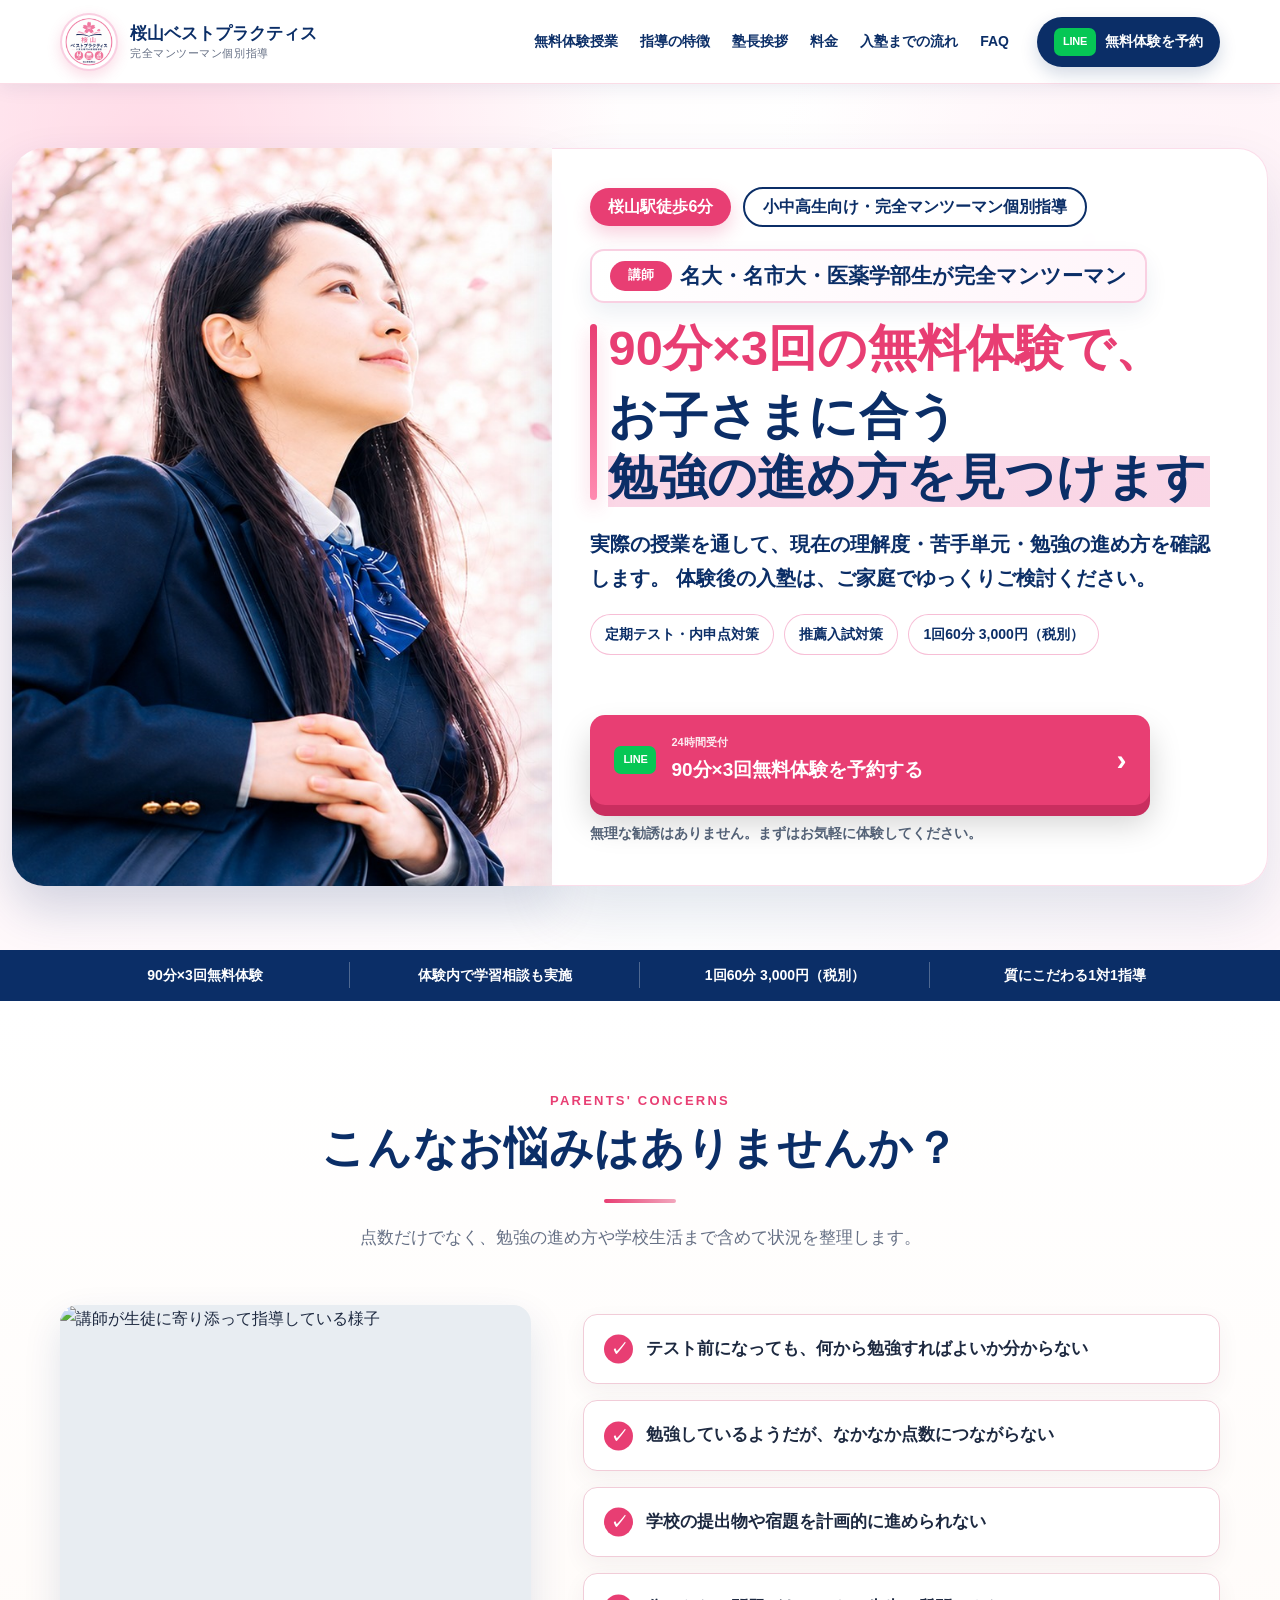
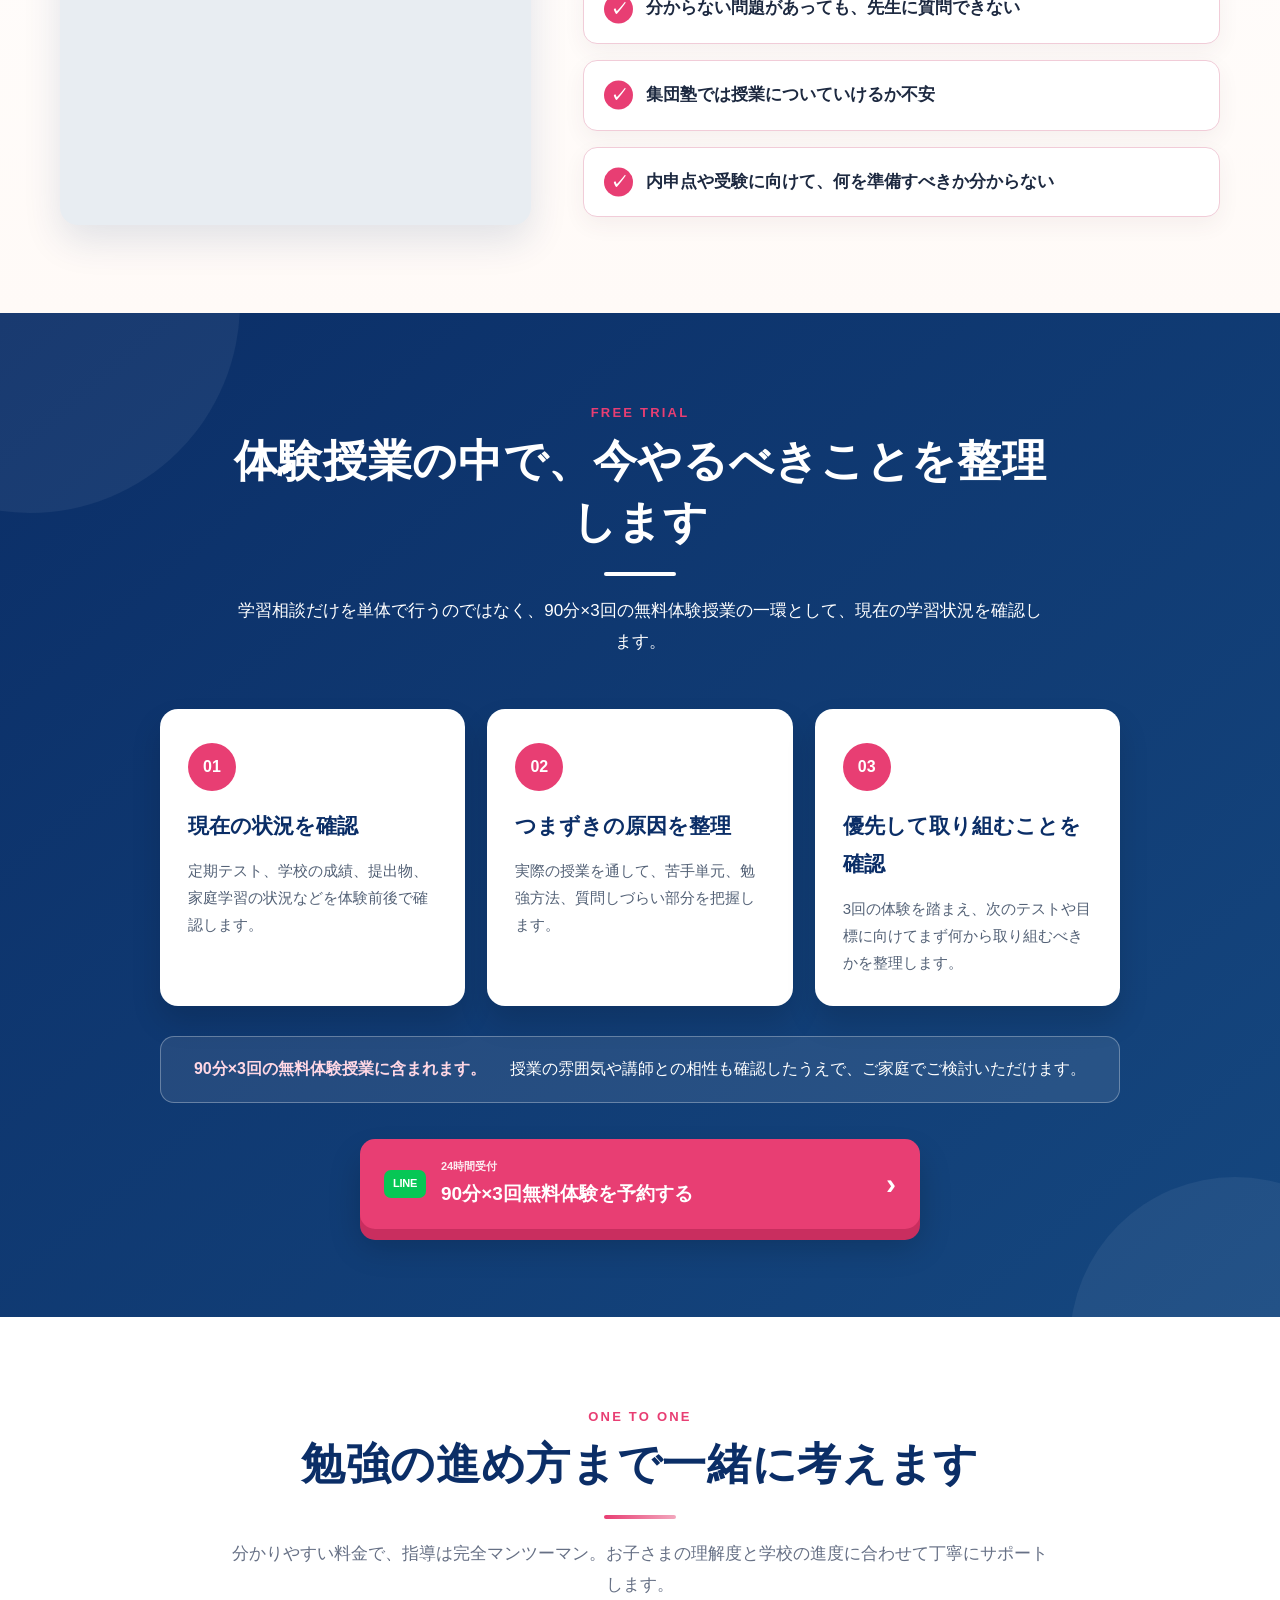
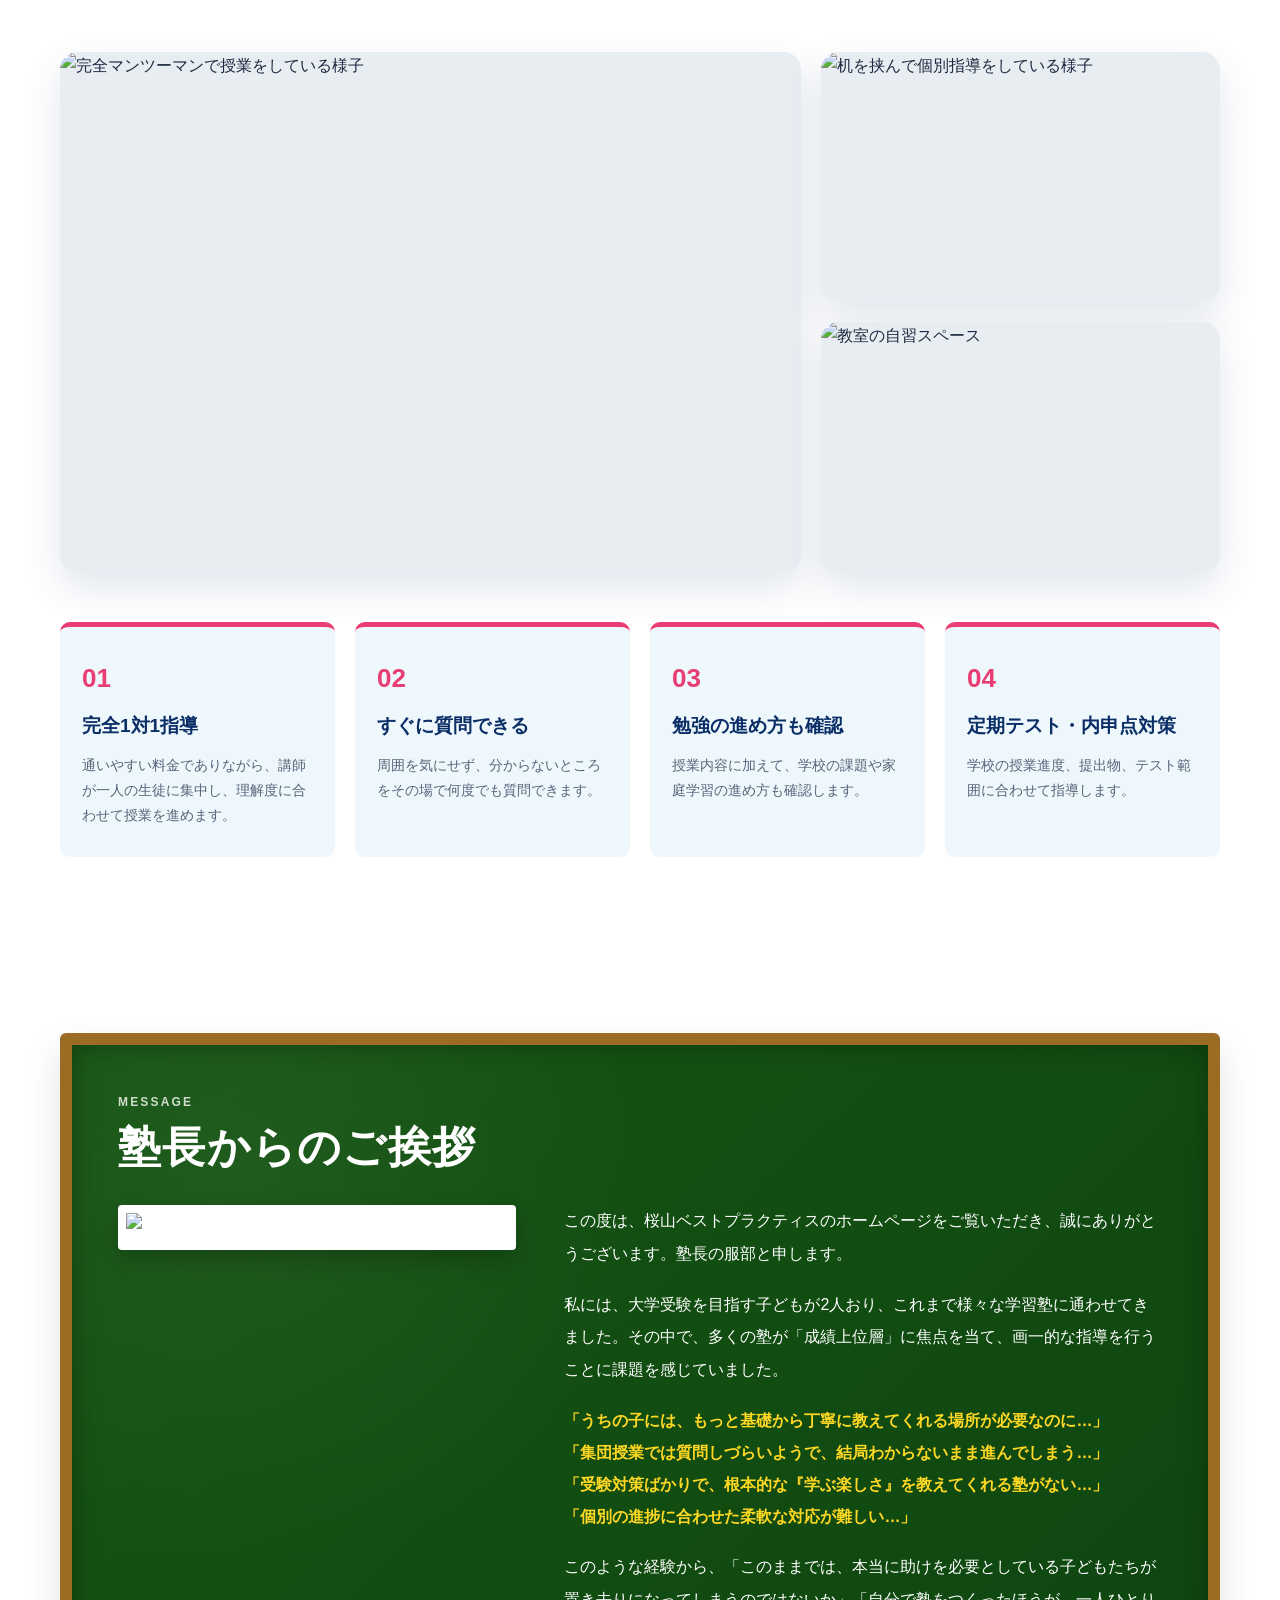
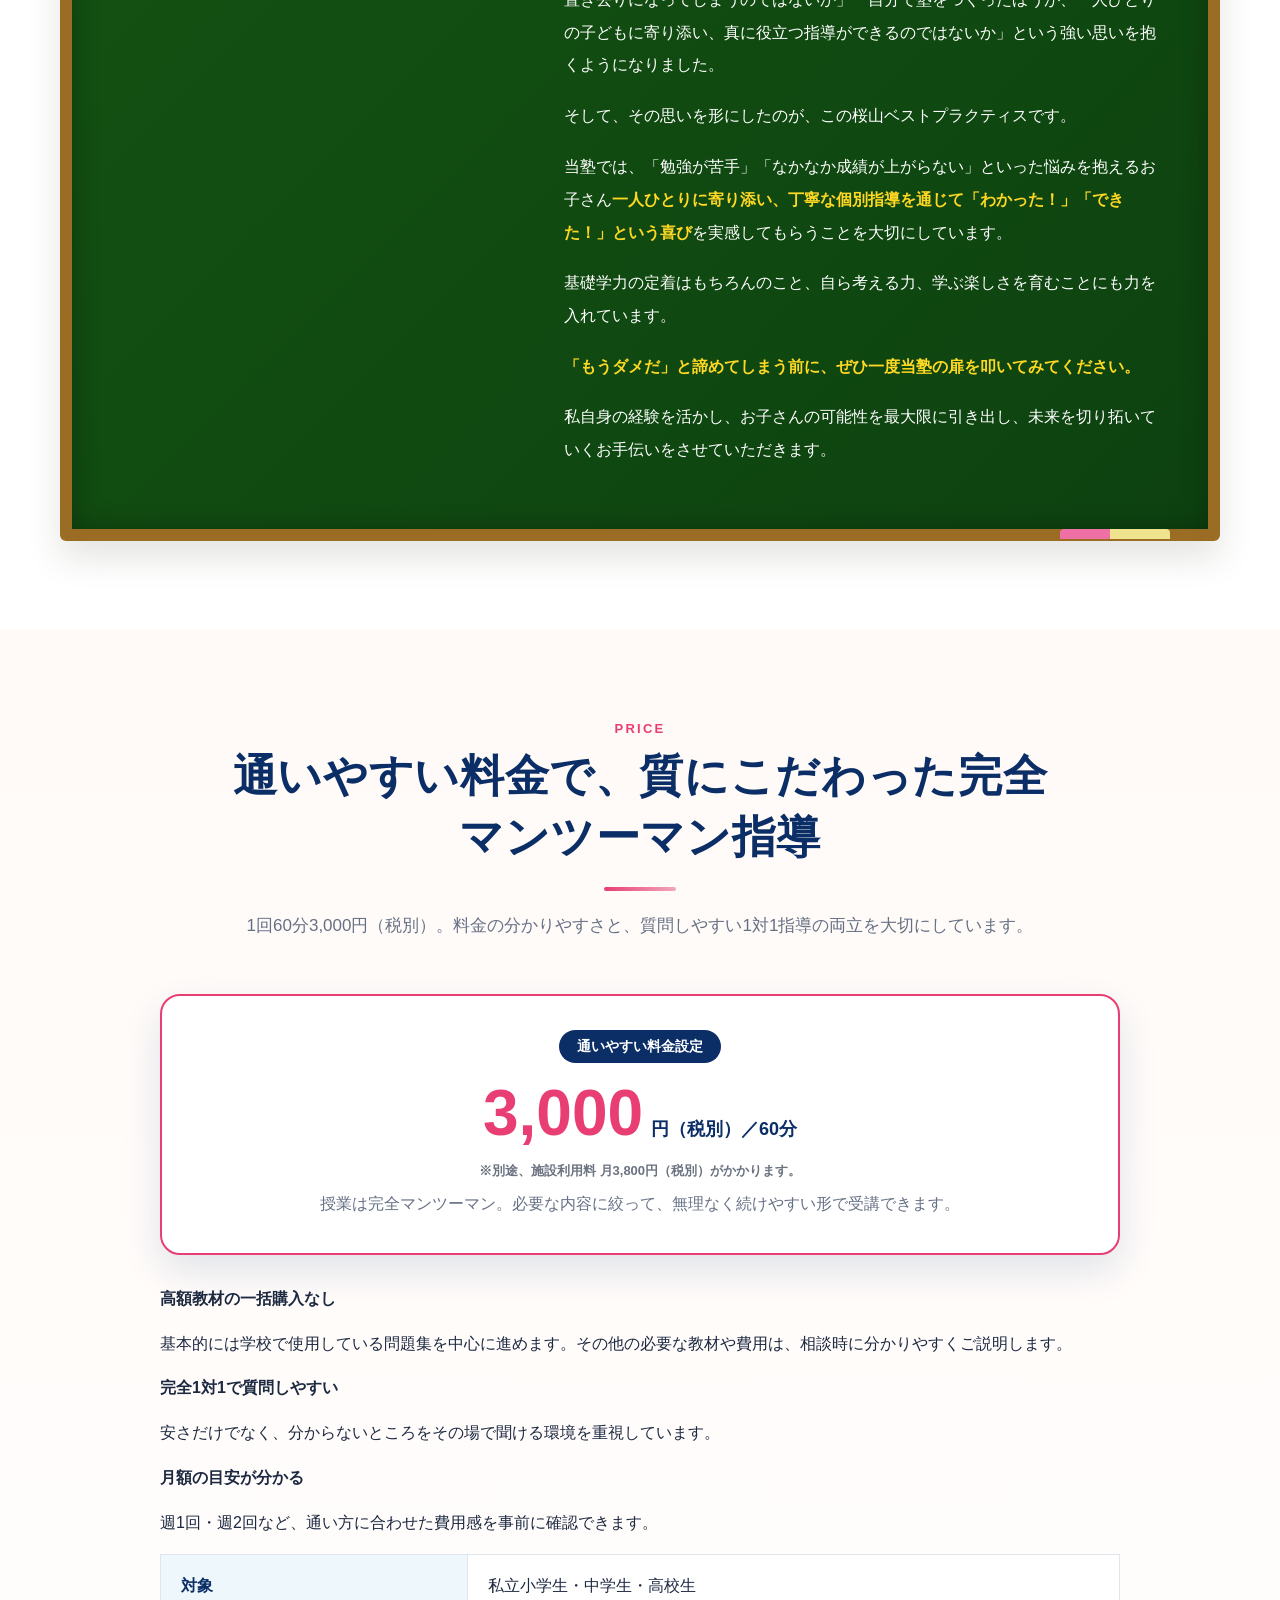
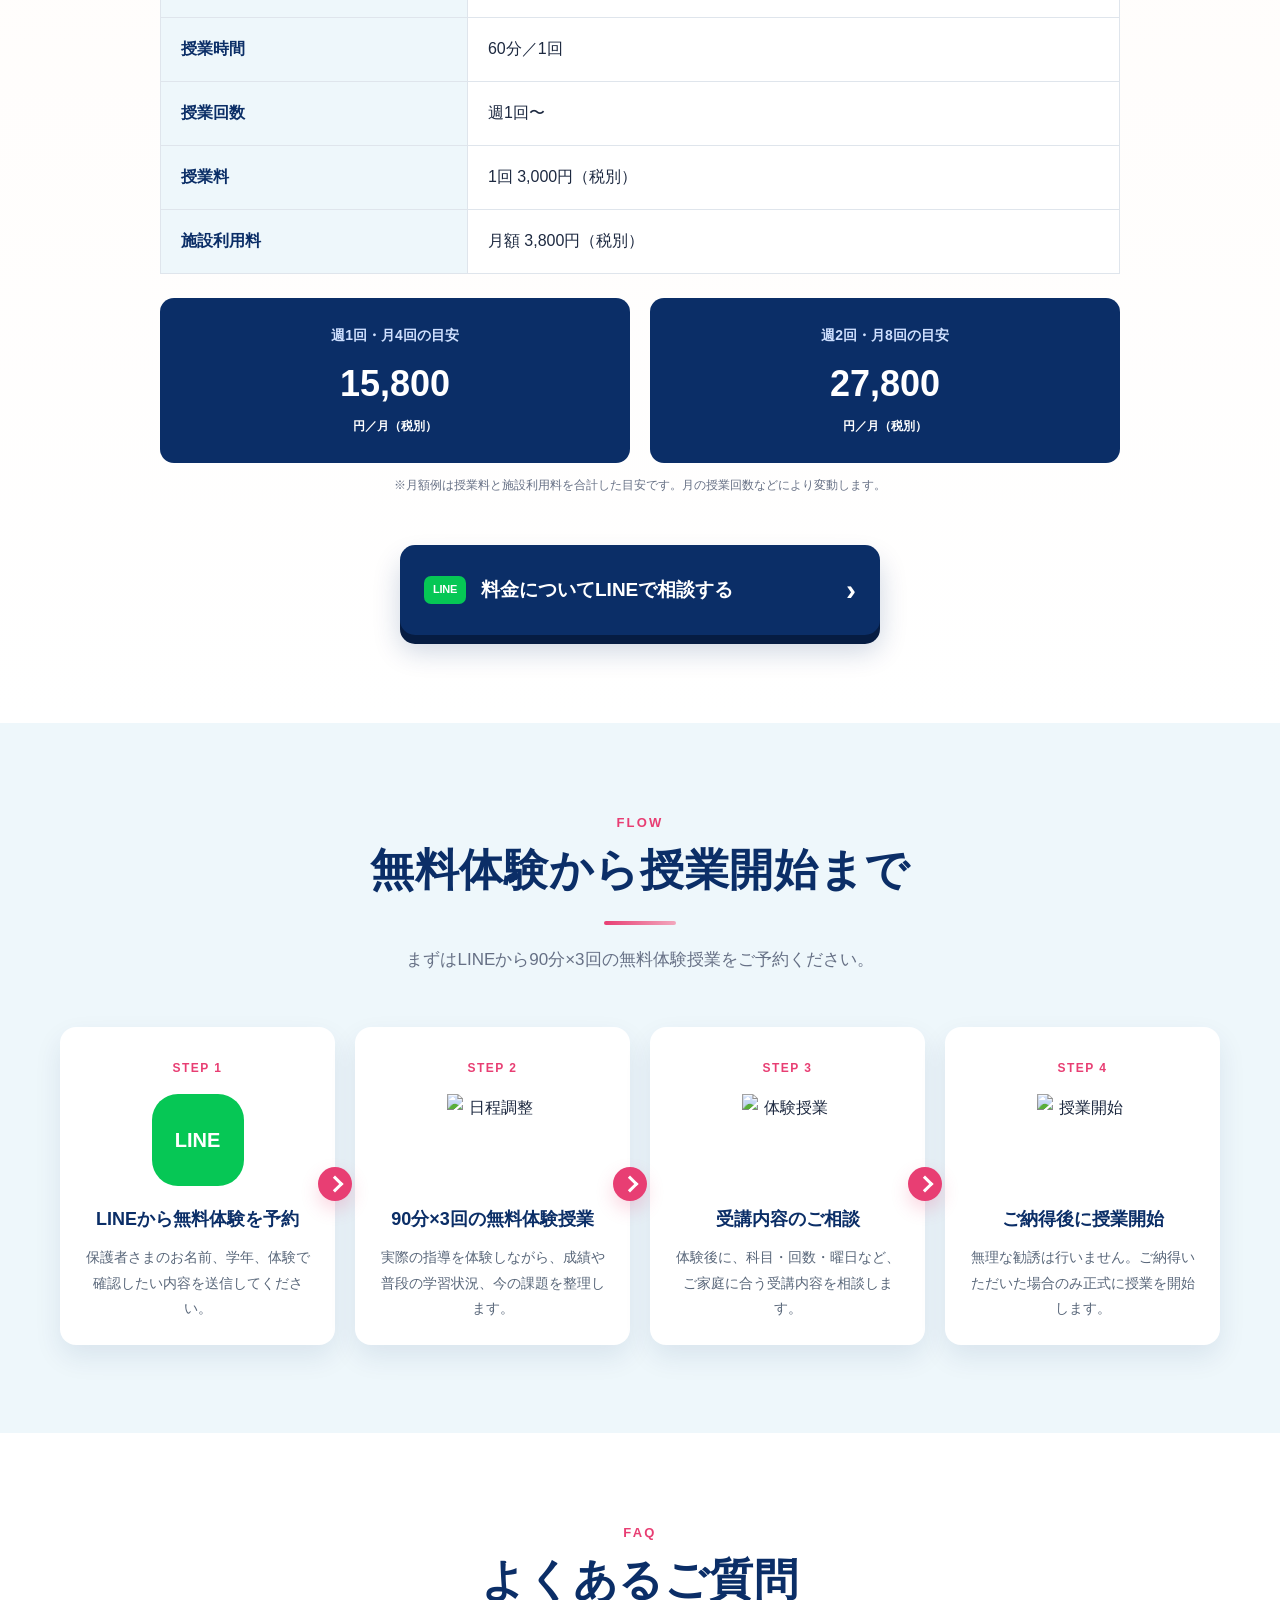
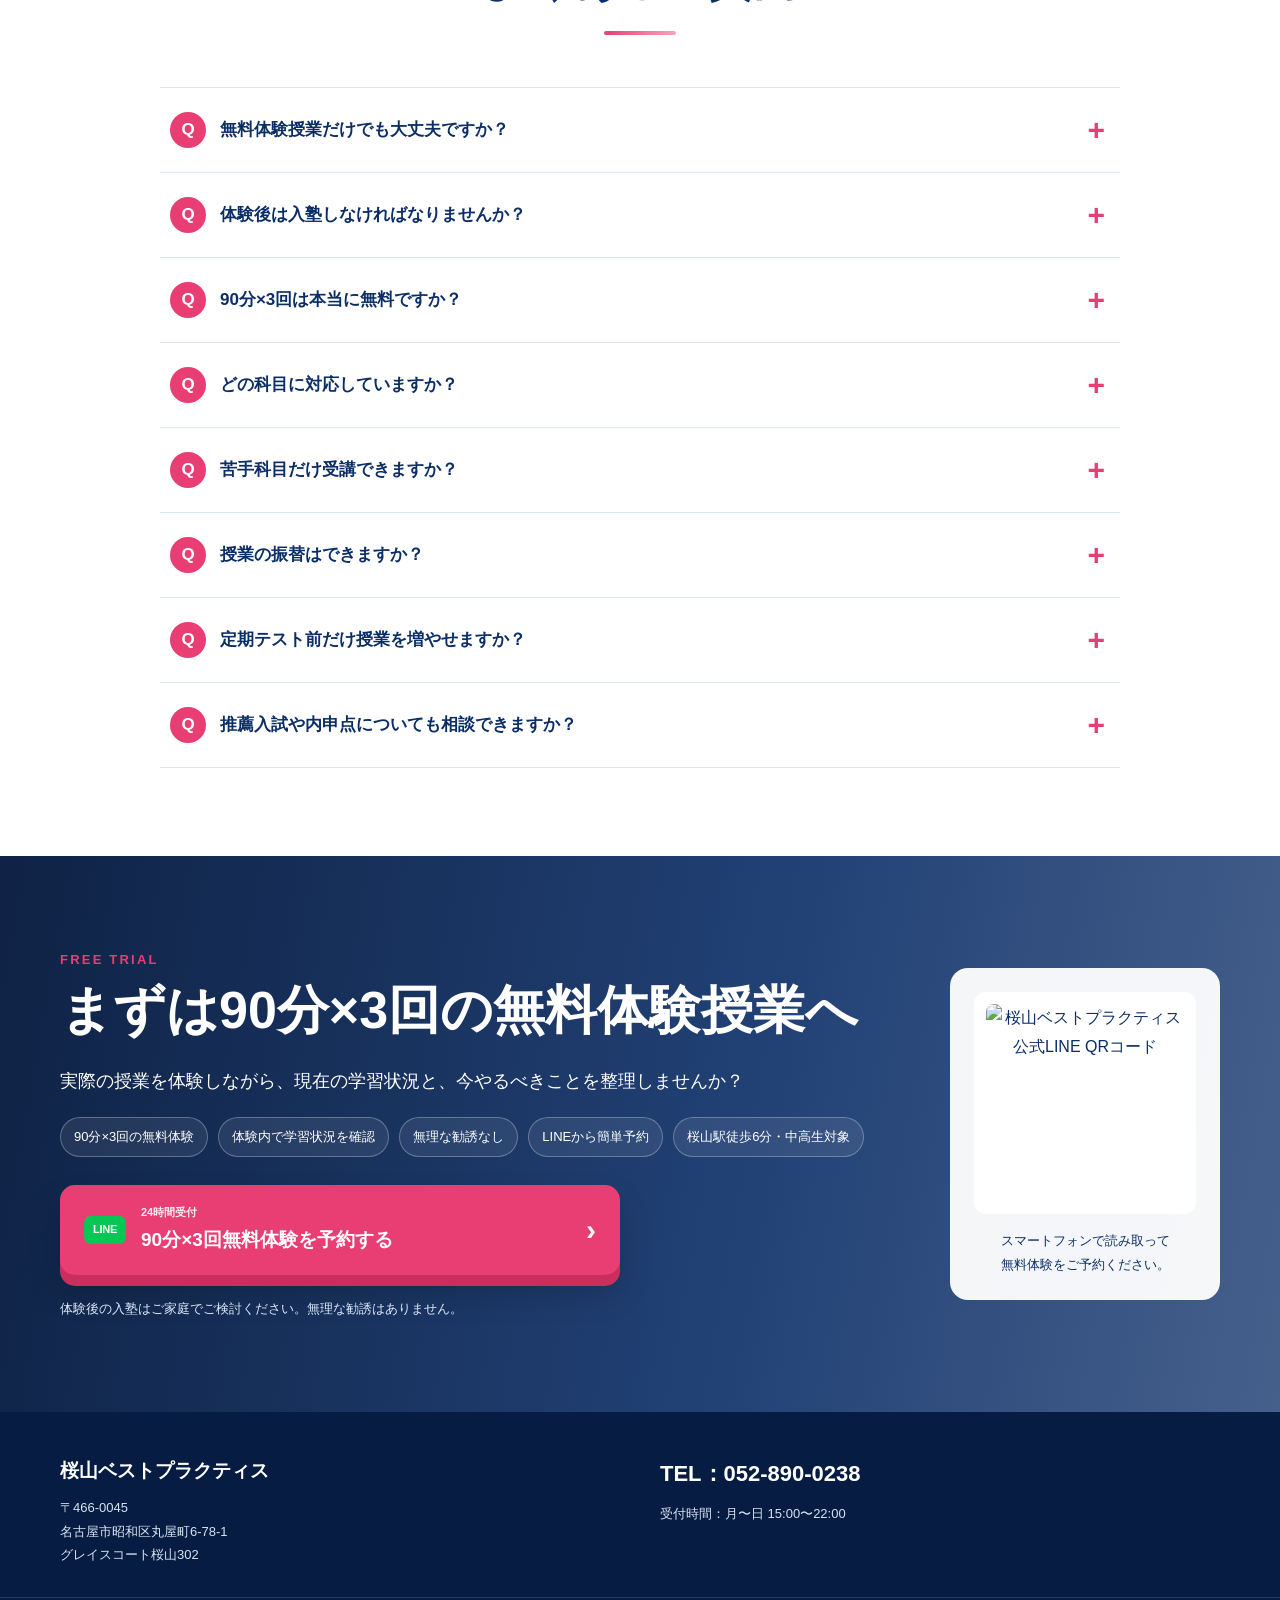
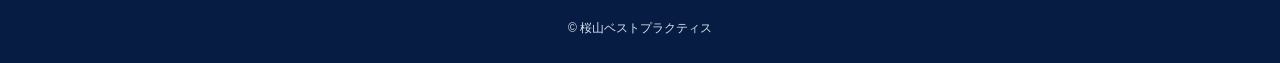
==== commit 7acd2aff: "Add files via upload" ====
--- a/index.html
+++ b/index.html
@@ -2,94 +2,438 @@
 <html lang="ja">
 <head>
   <meta charset="utf-8">
-  <meta name="viewport" content="width=device-width, initial-scale=1, viewport-fit=cover">
-  <meta name="description" content="桜山ベストプラクティスの小中高生向け夏休みマンツーマン学習サポート。講師が1対1でレッスンを行いながら、夏休みの宿題と2学期の準備を進めます。">
-  <title>夏休みマンツーマン学習サポート｜桜山ベストプラクティス</title>
-  <link rel="stylesheet" href="./styles.css">
+  <meta name="viewport" content="width=device-width, initial-scale=1">
+  <meta name="description" content="桜山駅徒歩6分。中学生・高校生向けの完全マンツーマン個別指導塾、桜山ベストプラクティス。名大・名市大・医薬学部生が完全マンツーマンで指導します。1回60分3,000円（税別）の分かりやすい料金で、質にこだわった個別指導を提供します。90分×3回の無料体験授業で、お子さまに合う勉強の進め方を見つけます。">
+  <title>桜山ベストプラクティス｜通いやすい料金の完全マンツーマン個別指導</title>
+  <link rel="stylesheet" href="styles.css">
+  <script defer src="script.js"></script>
 </head>
 <body>
-  <main class="summer-page">
-    <section class="panel" aria-labelledby="summer-title">
-      <header class="topbar">
-        <a class="site-logo" href="https://sakurayama-bestpractice.com/" aria-label="桜山ベストプラクティス通常ページへ">
-          <img class="site-logo__image" src="./logo.png" alt="桜山ベストプラクティス ロゴ">
-          <span class="site-logo__text">
-            <strong>桜山ベストプラクティス</strong>
-            <small>完全マンツーマン個別指導</small>
-          </span>
-        </a>
-        <span class="limited">夏休み限定</span>
-      </header>
-
-      <div class="content">
-        <div class="copy">
-          <p class="eyebrow">小中高生対象｜完全マンツーマン</p>
-          <h1 id="summer-title">
-            夏休みの宿題を、<br>
-            <em>マンツーマン</em>で一緒に進めよう。
-          </h1>
-          <p class="lead">
-            普段の授業と同じように、講師が1対1でレッスンを行いながら、
-            夏休みの宿題と2学期に向けた学習を進めます。
+  <header class="site-header" id="top">
+    <div class="header-main container">
+      <a class="site-logo" href="#top" aria-label="桜山ベストプラクティス トップへ">
+        <span class="site-logo__mark"><img class="site-logo__image" src="[data-uri]